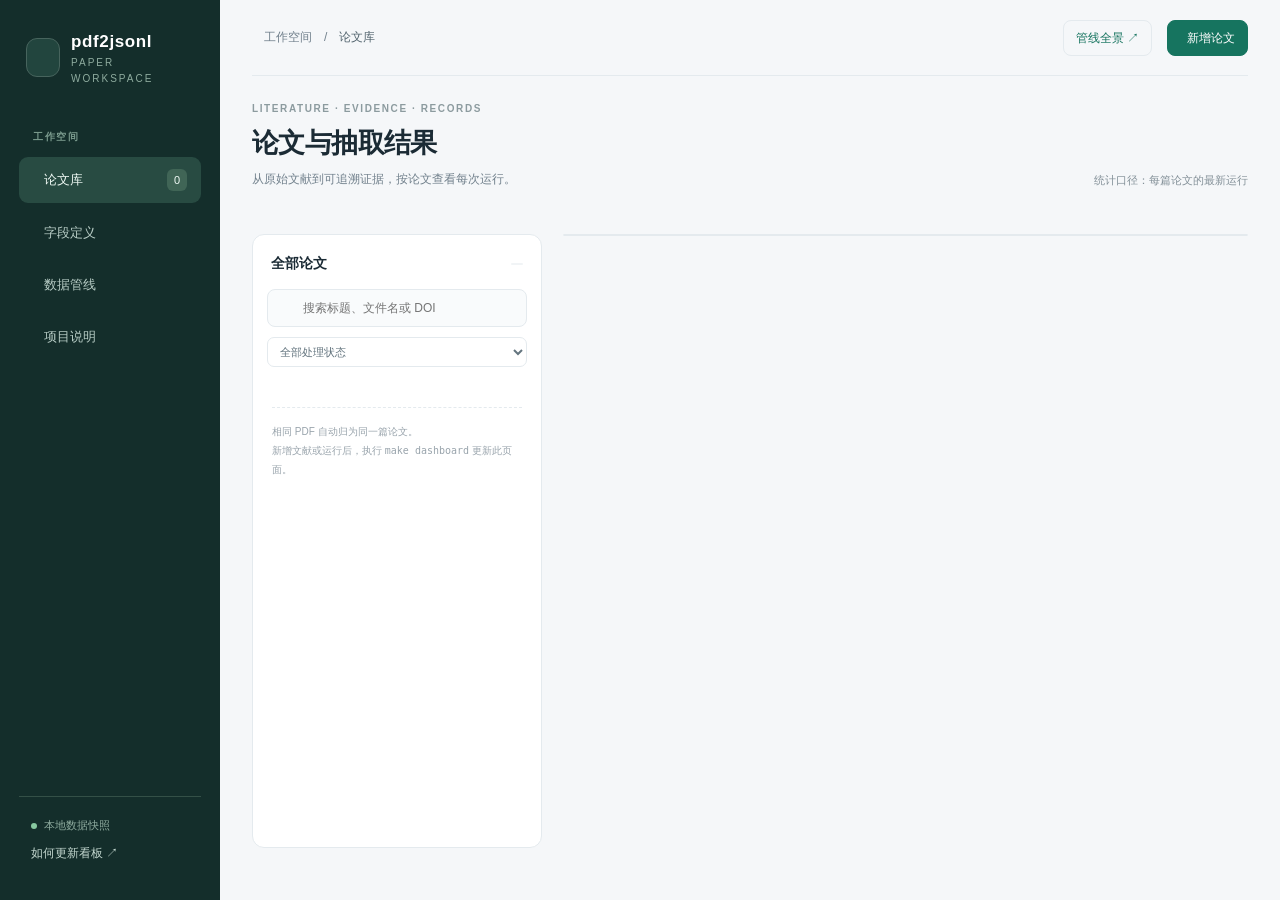
==== site/dashboard.template.html @ 1bde842b "Add merged v2 ingestion, paper dashboard, and breeding-themed docs Add the 3.3.0 contract and merged" ====
<!doctype html>
<html lang="zh-CN">
<head>
<meta charset="utf-8">
<meta name="viewport" content="width=device-width,initial-scale=1">
<base href="__ROOT_HREF__">
<title>论文看板 · pdf2jsonl</title>
<meta name="description" content="按论文查看 PDF、抽取记录、证据、校验问题和运行历史。">
<style>
:root{--bg:#f5f7f9;--surface:#fff;--ink:#1b2b35;--muted:#71808c;--border:#e4eaee;--green:#16745f;--soft:#eaf5f0;--amber:#ad7622;--amber-bg:#fff5e5;--red:#b84c47;--red-bg:#fff0ee;--mono:ui-monospace,SFMono-Regular,Consolas,monospace}
*{box-sizing:border-box}body{margin:0;background:var(--bg);color:var(--ink);font:14px/1.55 -apple-system,BlinkMacSystemFont,"Segoe UI","PingFang SC","Microsoft YaHei",sans-serif}button,input,select{font:inherit}button,a,input,select{ -webkit-tap-highlight-color:transparent}button,a{touch-action:manipulation}button{cursor:pointer}button:focus-visible,a:focus-visible,input:focus-visible,select:focus-visible,summary:focus-visible{outline:3px solid #a5d9c8;outline-offset:3px}button:disabled{opacity:.45;cursor:default}button{color:inherit}a{color:var(--green);text-decoration:none}a:hover{text-decoration:underline}h1,h2,h3,p{margin:0}svg.icon{width:19px;height:19px;fill:none;stroke:currentColor;stroke-width:1.7;stroke-linecap:round;stroke-linejoin:round;flex:none}.mono,code{font-family:var(--mono)}.muted{color:var(--muted)}.small{font-size:12px}.hidden,[hidden]{display:none!important}
.sidebar{position:fixed;inset:0 auto 0 0;width:220px;background:#142e2b;color:#b8cdc6;padding:29px 19px;display:flex;flex-direction:column;z-index:2}.brand{display:flex;align-items:center;gap:11px;margin:0 7px 35px;color:#fff}.brand-mark{width:36px;height:39px;display:grid;place-items:center;border:1px solid #47645d;border-radius:11px;background:#22453e}.brand-mark svg{width:23px;height:23px;color:#b5e2c6}.brand strong{font-size:17px;letter-spacing:.6px}.brand small{display:block;font-size:10px;letter-spacing:2px;color:#8fac9f}.nav-label{font-size:10px;font-weight:650;letter-spacing:1.6px;color:#7a9a8d;padding:8px 14px}.side-link{display:flex;gap:11px;align-items:center;padding:12px 14px;margin:4px 0;border-radius:9px;color:#b8cdc6;font-size:13px}.side-link.active{background:#284b42;color:#f0faf5}.side-link:hover{background:#244239;text-decoration:none}.side-count{margin-left:auto;background:#406556;padding:0 7px;line-height:22px;border-radius:6px;font-size:11px}.side-spacer{flex:1}.side-foot{border-top:1px solid #345047;padding:18px 12px 0;font-size:11px;line-height:1.9;color:#8fac9f}.dot{display:inline-block;width:6px;height:6px;border-radius:50%;background:#87c8a0;margin-right:7px}.side-foot button{border:0;background:none;color:#c3d7cf;padding:6px 0;display:block;font-size:12px}
.shell{margin-left:220px;padding:0 32px 32px;max-width:1960px}.topbar{min-height:76px;display:flex;align-items:center;justify-content:space-between;border-bottom:1px solid var(--border);gap:12px}.crumb{display:flex;align-items:center;gap:12px;color:var(--muted);font-size:12px}.crumb b{color:#51636d;font-weight:550}.top-actions{display:flex;gap:15px;align-items:center}.build-time{font-size:11px;color:#8a979f}.btn{border:1px solid var(--border);border-radius:8px;background:#fff;padding:8px 12px;display:inline-flex;align-items:center;justify-content:center;gap:7px;font-size:12px;white-space:nowrap;line-height:1.5}.btn:hover{background:#f8faf9;text-decoration:none}.btn.primary{background:var(--green);color:#fff;border-color:var(--green)}.btn.primary:hover{background:#115e4d}.btn.ghost{background:transparent}.hero{display:flex;align-items:end;justify-content:space-between;gap:18px;padding:25px 0 22px}.eyebrow{font-size:10px;letter-spacing:1.6px;color:#8c9b9f;font-weight:700;margin-bottom:6px}.hero h1{font-size:27px;letter-spacing:-.6px;font-weight:680}.hero p{font-size:12px;color:var(--muted);margin-top:6px}.hero-meta{color:#839098;font-size:11px;white-space:nowrap}.stats{display:grid;grid-template-columns:repeat(4,minmax(0,1fr));gap:15px;margin-bottom:23px}.stat{background:var(--surface);border:1px solid var(--border);border-radius:12px;padding:17px 19px;display:flex;justify-content:space-between;gap:10px}.stat-label{font-size:12px;color:#74838e}.stat-value{font-size:30px;line-height:1.25;font-weight:650;letter-spacing:-.9px;margin:5px 0 3px;font-variant-numeric:tabular-nums}.stat-note{font-size:10px;color:#94a0a9}.stat-icon{width:33px;height:33px;border-radius:10px;background:#f0f5f2;color:#559481;display:grid;place-items:center}.stat.warn .stat-icon{background:#fff5e7;color:#b88839}.workspace{display:grid;grid-template-columns:290px minmax(0,1fr);gap:21px;align-items:start}.panel{border:1px solid var(--border);background:var(--surface);border-radius:12px;min-width:0}.library{padding:18px 14px;min-height:614px}.library-heading{display:flex;align-items:center;justify-content:space-between;margin:0 4px 14px}.library h2{font-size:14px;font-weight:650}.count-badge{font-size:11px;color:#7e8d96;background:#f1f4f6;border-radius:5px;padding:1px 6px}.searchbox{position:relative;margin-bottom:10px}.searchbox svg{position:absolute;left:11px;top:11px;color:#93a0aa;width:16px;height:16px}.searchbox input{border:1px solid var(--border);border-radius:8px;width:100%;padding:9px 10px 9px 35px;background:#f9fbfc;font-size:12px;min-width:0}.filter-select{border:1px solid var(--border);border-radius:7px;padding:7px 8px;background:#fff;color:#64757f;font-size:11px;max-width:100%}.library .filter-select{width:100%;margin-bottom:18px}.paper-list{display:flex;flex-direction:column;gap:9px;max-height:610px;overflow:auto}.paper-card{border:1px solid transparent;border-radius:9px;text-align:left;padding:13px 12px;background:transparent;width:100%;display:block}.paper-card:hover{background:#f7faf8}.paper-card.selected{background:#eef6f2;border-color:#bcdccd}.paper-card-top{display:flex;gap:8px;align-items:center;margin-bottom:8px}.paper-icon{width:28px;height:32px;background:#fff;border:1px solid #d8e6de;border-radius:5px;display:grid;place-items:center;color:#6b9d85}.paper-title{font-size:12px;font-weight:620;line-height:1.6;display:-webkit-box;-webkit-line-clamp:3;-webkit-box-orient:vertical;overflow:hidden}.paper-meta{font-size:10px;color:#89998f;margin-top:9px;display:flex;justify-content:space-between;gap:6px}.paper-card .status{margin-top:10px}.library-note{margin:22px 5px 1px;padding-top:14px;border-top:1px dashed var(--border);font-size:10px;line-height:1.9;color:#99a4ac}.status{display:inline-flex;align-items:center;gap:5px;background:var(--soft);color:var(--green);font-size:10px;padding:3px 8px;border-radius:5px;white-space:nowrap;font-weight:550}.status:before{content:"";width:4px;height:4px;border-radius:50%;background:currentColor}.status.warn{background:var(--amber-bg);color:var(--amber)}.status.error{background:var(--red-bg);color:var(--red)}.status.neutral{background:#f0f3f5;color:#87939d}.tag{display:inline-block;border:1px solid #e2e8ea;border-radius:4px;background:#f7f9fa;color:#778690;padding:1px 6px;font-size:10px;line-height:1.7;white-space:nowrap}.tag.synthetic{background:#fdf6e8;border-color:#f3e6c7;color:#a38039}.tag.function{background:#f1f6fb;color:#587596;border:0;margin:2px 4px 2px 0}.detail{overflow:hidden}.detail-header{padding:21px 24px 18px}.paper-kicker{display:flex;align-items:center;gap:7px;margin-bottom:10px;flex-wrap:wrap}.detail h2{font-size:20px;line-height:1.45;font-weight:650;letter-spacing:-.4px;max-width:880px;overflow-wrap:anywhere}.meta-row{font-size:11px;color:#82909a;display:flex;align-items:center;flex-wrap:wrap;gap:6px 14px;margin-top:10px}.detail-actions{display:flex;flex-wrap:wrap;align-items:center;justify-content:space-between;gap:12px;margin-top:17px}.action-group{display:flex;gap:7px;flex-wrap:wrap}.run-label{display:flex;align-items:center;gap:6px;font-size:10px;color:#7d8e97;min-width:0}.run-label select{max-width:220px;min-width:0;font-size:10px;padding:7px 8px;border:1px solid var(--border);border-radius:6px;background:#fff;color:#4f626d}.pipeline{display:flex;align-items:center;padding:13px 24px;background:#f7faf8;border-top:1px solid #eef2ef;border-bottom:1px solid #eef2ef;gap:9px;overflow:auto}.pipeline-step{font-size:11px;display:flex;align-items:center;gap:6px;white-space:nowrap;color:#7d8d88}.pipeline-step .step-dot{border-radius:50%;height:16px;width:16px;background:#d7ece0;color:#37815c;display:grid;place-items:center;font-size:9px}.pipeline-step.off .step-dot{background:#e9eeeb;color:#a0afa8}.pipeline-line{height:1px;background:#d7e4dd;flex:1;min-width:9px}.tabs{display:flex;gap:22px;padding:0 24px;border-bottom:1px solid var(--border);overflow:auto}.tab{border:0;border-bottom:2px solid transparent;background:none;padding:14px 0 11px;color:#84909a;font-size:12px;white-space:nowrap}.tab.active{border-bottom-color:var(--green);color:var(--green);font-weight:600}.tab-count{font-size:9px;background:#eef2f4;color:#82919a;border-radius:4px;padding:0 4px;margin-left:5px}.tab.active .tab-count{background:#e5f2eb;color:var(--green)}.tab-content{padding:18px 24px 23px;min-height:334px}.record-toolbar{display:flex;align-items:center;justify-content:space-between;gap:10px;margin-bottom:15px;flex-wrap:wrap}.toolbar-left{display:flex;gap:7px;align-items:center;flex-wrap:wrap}.inline-search{font-size:11px;padding:7px 9px;border:1px solid var(--border);border-radius:6px;width:160px;min-width:0}.record-note{font-size:10px;color:#99a3ab}.table-wrap{overflow:auto;width:100%}table{border-collapse:collapse;width:100%;font-size:11px}th{text-align:left;color:#96a1aa;font-size:10px;font-weight:500;border-bottom:1px solid var(--border);padding:10px 9px;background:#fafbfc;white-space:nowrap}td{padding:12px 9px;border-bottom:1px solid #eff2f4;vertical-align:top}tbody tr:last-child td{border-bottom:0}.record-summary{border:0;background:none;text-align:left;padding:0;color:#405761;font-size:11px;font-weight:550;line-height:1.6;display:-webkit-box;-webkit-line-clamp:2;-webkit-box-orient:vertical;overflow:hidden;max-width:410px}.record-summary:hover{color:var(--green);text-decoration:underline}.kind{color:#738493;font-size:10px;white-space:nowrap}.kind-dot{display:inline-block;width:5px;height:5px;border-radius:2px;background:#85a7b8;margin-right:6px}.page-link{border:0;background:#f3f6f7;color:#6a808d;border-radius:4px;padding:2px 6px;font-size:10px;white-space:nowrap}.row-id{font:9px var(--mono);color:#a2adb4;margin-top:4px}.table-status{font-size:9px;padding:2px 5px}.pagination{display:flex;justify-content:space-between;gap:10px;align-items:center;margin-top:14px;color:#98a3aa;font-size:10px}.pagination .btn{padding:4px 9px;font-size:10px}.empty{padding:42px 18px;text-align:center;color:#98a4ad}.empty svg{width:30px;height:30px;color:#a4bab0;margin-bottom:13px}.empty h3{font-size:14px;font-weight:550;color:#637983;margin-bottom:7px}.empty p{font-size:11px;line-height:1.9;max-width:420px;margin:auto}.issue-banner{border:1px solid #f1e5cc;background:#fffcf5;border-radius:8px;padding:12px 14px;font-size:11px;color:#977845;margin-bottom:12px}.issue-section{margin-bottom:21px}.section-heading{font-size:12px;font-weight:600;display:flex;align-items:center;justify-content:space-between;margin-bottom:10px}.issue-card{border:1px solid var(--border);border-left:3px solid #deb775;border-radius:7px;padding:11px 13px;margin-bottom:8px;font-size:11px}.issue-card.error{border-left-color:#d68681}.issue-code{font:10px var(--mono);color:#ac7c39;margin-bottom:5px}.issue-card p{color:#657782;line-height:1.8}.issue-card .btn{margin-top:7px;padding:4px 8px;font-size:10px}.source-toolbar{display:flex;align-items:center;justify-content:space-between;gap:10px;margin-bottom:12px;flex-wrap:wrap}.source-tools{display:flex;gap:6px;align-items:center}.source-text{white-space:pre-wrap;word-break:break-word;background:#fbfcfd;border:1px solid var(--border);border-radius:8px;padding:25px;max-height:580px;overflow:auto;font:13px/1.85 Georgia,"Times New Roman",serif;color:#4b5c66}.source-text mark{background:#fff0ba;border-radius:2px;color:inherit;padding:2px 0}.pdf-frame{width:100%;height:580px;border:1px solid var(--border);border-radius:8px;background:#f8fafb}.history-card{border:1px solid var(--border);border-radius:8px;padding:14px;margin-bottom:10px;display:flex;gap:14px;align-items:center;justify-content:space-between}.history-card.selected{border-color:#b7d8c8;background:#f5faf7}.history-title{font-size:12px;font-weight:600;margin-bottom:4px}.history-meta{font-size:10px;color:#8c9aa3;margin-top:4px;overflow-wrap:anywhere}.history-metrics{display:flex;gap:13px;color:#82938d;font-size:11px;margin-top:8px}.history-card .btn{padding:6px 9px;font-size:10px}.export-summary{display:grid;grid-template-columns:repeat(3,1fr);gap:9px;margin-bottom:18px}.export-stat{background:#f6f9f7;border-radius:8px;padding:13px}.export-stat b{display:block;font-size:22px;font-weight:600;color:#386e59}.export-stat span{font-size:10px;color:#8b9d93}.exports{display:grid;grid-template-columns:repeat(2,minmax(0,1fr));gap:9px}.export-card{border:1px solid var(--border);padding:12px;border-radius:8px;display:flex;justify-content:space-between;align-items:center;gap:9px}.export-card strong{font-size:11px;font-weight:550}.export-card small{display:block;font-size:9px;color:#94a0a9;margin-top:3px}.export-card button{padding:6px;font-size:10px}.group-label{font-size:11px;font-weight:600;color:#7e9287;margin:19px 0 9px}.table-exports{display:flex;flex-wrap:wrap;gap:7px}.scan-notes{margin-bottom:15px;font-size:11px;padding:12px 16px;background:#fff7e9;border:1px solid #f0e3c8;border-radius:8px;color:#927143}.scan-notes summary{cursor:pointer}.scan-notes li{margin:5px 0;overflow-wrap:anywhere}
dialog{border:1px solid #dce5e8;border-radius:15px;padding:0;max-width:min(930px,94vw);width:900px;max-height:88vh;color:var(--ink);box-shadow:0 24px 100px #13392d29}dialog::backdrop{background:#112b275c;backdrop-filter:blur(2px)}.dialog-header{display:flex;justify-content:space-between;align-items:start;padding:21px 25px;border-bottom:1px solid var(--border);gap:20px;background:#fff;position:sticky;top:0;z-index:1}.dialog-header h2{font-size:17px;font-weight:650}.dialog-header p{font-size:10px;color:#96a3ac;margin-top:4px;overflow-wrap:anywhere}.dialog-close{border:0;background:#f2f5f6;border-radius:7px;height:29px;width:29px;flex:none;font-size:18px;color:#7c8d95}.dialog-body{padding:20px 25px 25px}.quote-card{padding:15px 18px;background:#f0f7f3;border-radius:9px;margin-bottom:18px}.quote-card .quote-label{font-size:10px;color:#6f9583;margin-bottom:8px}.quote-card blockquote{margin:0;font:13px/1.85 Georgia,serif;color:#496d59;white-space:pre-wrap}.quote-card button{margin-top:11px;font-size:10px;padding:5px 8px}.field-controls{display:flex;justify-content:space-between;align-items:center;margin-bottom:10px;font-size:11px;color:#83958d}.field-table th:nth-child(1){width:28%}.field-table th:nth-child(2){width:31%}.field-table td{overflow-wrap:anywhere}.field-table .field-path{font:10px var(--mono);color:#58778a}.field-table .value{white-space:pre-wrap;font-size:11px;color:#425761;max-width:310px}.raw-json{background:#f6f8fa;padding:15px;border:1px solid var(--border);border-radius:8px;overflow:auto;max-height:360px;font:10px/1.7 var(--mono)}.json-details{font-size:11px;color:#778c96;margin-top:17px}.json-details summary{cursor:pointer}.guide-step{display:flex;align-items:start;gap:13px;margin:0 0 22px}.guide-number{height:23px;width:23px;display:grid;place-items:center;flex:none;background:var(--soft);border-radius:7px;font-size:11px;color:var(--green)}.guide-step h3{font-size:13px;margin:0 0 4px}.guide-step p{font-size:12px;color:#88969e;line-height:1.9}.command{display:flex;align-items:center;gap:10px;justify-content:space-between;background:#f3f6f5;border-radius:7px;padding:10px 12px;margin:9px 0;font:11px/1.7 var(--mono);overflow-wrap:anywhere}.command button{flex:none}.toast{position:fixed;bottom:28px;left:50%;transform:translateX(-50%);background:#214b3e;color:#fff;padding:11px 19px;border-radius:9px;font-size:12px;box-shadow:0 5px 25px #203c3029;z-index:20;opacity:0;pointer-events:none;transition:opacity .15s}.toast.show{opacity:1}
@media(min-width:1650px){.workspace{grid-template-columns:330px minmax(0,1fr)}.record-summary{max-width:650px}.shell{padding-inline:40px}}@media(max-width:1150px){.sidebar{width:188px;padding-inline:12px}.shell{margin-left:188px;padding-inline:21px}.workspace{grid-template-columns:250px minmax(0,1fr);gap:15px}.detail-header,.tab-content{padding-inline:18px}.tabs{padding-inline:18px;gap:17px}.build-time{display:none}.hero h1{font-size:24px}.stats{gap:9px}.stat{padding:14px}.stat-note{font-size:9px}.run-label{flex-wrap:wrap}.exports{grid-template-columns:1fr}}@media(max-width:900px){.sidebar{display:none}.shell{margin-left:0;padding-inline:18px}.workspace{grid-template-columns:1fr}.library{min-height:0}.paper-list{max-height:200px}.library-note{display:none}.hero-meta{display:none}.topbar{min-height:61px}.detail h2{font-size:19px}.library{padding:14px}.library .filter-select{margin-bottom:10px}}@media(max-width:520px){.shell{padding-inline:10px}.stats{grid-template-columns:repeat(2,minmax(0,1fr))}.hero h1{font-size:23px}.hero{padding-top:20px}.top-actions .btn.ghost{display:none}.top-actions{gap:6px}.crumb{gap:7px}.detail-header,.tab-content{padding-inline:13px}.tabs{padding-inline:13px;gap:17px}.pipeline{padding-inline:13px;gap:6px}.pipeline-step{font-size:10px}.detail-actions{align-items:start}.run-label select{max-width:210px}.source-text{padding:15px;font-size:12px}.export-summary{gap:6px}.export-stat{padding:10px}.history-card{align-items:start}.dialog-header,.dialog-body{padding-inline:16px}.field-table .field-path{font-size:9px}}
</style>
</head>
<body>
<aside class="sidebar">
  <div class="brand"><div class="brand-mark" data-icon="layers"></div><div><strong>pdf2jsonl</strong><small>PAPER WORKSPACE</small></div></div>
  <div class="nav-label">工作空间</div>
  <a href="dashboard.html" class="side-link active" aria-current="page"><span data-icon="library"></span>论文库<span class="side-count" id="side-count">0</span></a>
  <a href="FIELD_DEFINITIONS.md" class="side-link"><span data-icon="table"></span>字段定义</a>
  <a href="docs/diagrams/pipeline.html" class="side-link"><span data-icon="flow"></span>数据管线</a>
  <a href="README.md" class="side-link"><span data-icon="book"></span>项目说明</a>
  <div class="side-spacer"></div>
  <div class="side-foot"><div><span class="dot"></span>本地数据快照</div><div id="side-version"></div><button type="button" id="refresh-guide">如何更新看板 ↗</button></div>
</aside>
<main class="shell">
  <header class="topbar"><div class="crumb"><span data-icon="home"></span><span>工作空间</span><span>/</span><b>论文库</b></div><div class="top-actions"><span class="build-time" id="build-time"></span><a class="btn ghost" href="docs/diagrams/pipeline.svg">管线全景 ↗</a><button class="btn primary" type="button" id="add-paper"><span data-icon="plus"></span>新增论文</button></div></header>
  <div class="hero"><div><div class="eyebrow">LITERATURE · EVIDENCE · RECORDS</div><h1>论文与抽取结果</h1><p>从原始文献到可追溯证据，按论文查看每次运行。</p></div><div class="hero-meta">统计口径：每篇论文的最新运行</div></div>
  <section class="stats" id="stats" aria-label="论文处理概览"></section>
  <details id="scan-notes" class="scan-notes" hidden><summary></summary><ul></ul></details>
  <div class="workspace">
    <section class="panel library" aria-label="论文列表"><div class="library-heading"><h2>全部论文</h2><span class="count-badge" id="list-count"></span></div><div class="searchbox"><span data-icon="search"></span><input id="paper-search" type="search" placeholder="搜索标题、文件名或 DOI" aria-label="搜索论文"></div><select class="filter-select" id="status-filter" aria-label="按处理状态筛选"><option value="all">全部处理状态</option><option value="processed">已完成处理</option><option value="review">有复核事项</option><option value="unprocessed">尚未处理</option><option value="prepared">待模型抽取 / 完成</option><option value="problem">输出异常</option></select><div class="paper-list" id="paper-list"></div><div class="library-note">相同 PDF 自动归为同一篇论文。<br>新增文献或运行后，执行 <code>make dashboard</code> 更新此页面。</div></section>
    <section class="panel detail" id="detail" aria-label="论文详情"></section>
  </div>
</main>
<dialog id="record-dialog" aria-labelledby="record-dialog-title"></dialog>
<dialog id="guide-dialog" aria-labelledby="guide-title"><div class="dialog-header"><div><h2 id="guide-title">添加论文与更新看板</h2><p>PDF、运行结果和论文历史会在生成看板时自动汇总。</p></div><button class="dialog-close" type="button" data-close="guide-dialog" aria-label="关闭">×</button></div><div class="dialog-body"><div class="guide-step"><span class="guide-number">1</span><div><h3>将 PDF 放入仓库</h3><p>建议放在 <code>papers/</code>。尚未抽取的文献也会出现在论文列表中。</p></div></div><div class="guide-step"><span class="guide-number">2</span><div><h3>运行抽取流程</h3><p>使用 pdf2jsonl 处理论文，将结果保存在仓库内。默认 agent 模式需要模型填写候选，再执行 finalize。</p><div class="command"><span>skills/pdf2jsonl/scripts/pdf2jsonl papers/paper.pdf --out-dir out/paper --bundle</span><button class="btn" type="button" data-copy="skills/pdf2jsonl/scripts/pdf2jsonl papers/paper.pdf --out-dir out/paper --bundle">复制</button></div></div></div><div class="guide-step"><span class="guide-number">3</span><div><h3>重新生成，然后刷新页面</h3><div class="command"><span>make dashboard</span><button class="btn" type="button" data-copy="make dashboard">复制</button></div><p>看板展示生成时的数据快照，不会自行启动模型或修改论文数据。</p></div></div></div></dialog>
<div class="toast" id="toast" role="status" aria-live="polite"></div>
<script id="dashboard-data" type="application/json">/*__DASHBOARD_DATA__*/null</script>
<script>
'use strict';
const DATA=JSON.parse(document.getElementById('dashboard-data').textContent);
const ICONS={library:'M4 4h4v16H4z M10 4h4v16h-4z M17 3l4 1-3 16-4-1z',layers:'M12 3l9 5-9 5-9-5z M3 12l9 5 9-5 M3 16l9 5 9-5',table:'M3 5h18v15H3z M3 10h18 M9 5v15',flow:'M9 3h6v5H9z M3 16h6v5H3z M15 16h6v5h-6z M12 8v4 M6 16v-4h12v4',book:'M4 3h13a2 2 0 012 2v16H6a2 2 0 01-2-2z M4 17h15 M8 7h7 M8 11h7',home:'M3 10l9-7 9 7 M5 9v12h14V9 M9 21v-7h6v7',plus:'M12 5v14 M5 12h14',search:'M20 20l-5-5 M17 10a7 7 0 11-14 0 7 7 0 0114 0',file:'M5 3h9l5 5v13H5z M14 3v6h5 M8 13h8 M8 17h6',check:'M5 12l4 4L19 6',warning:'M12 3L2 21h20z M12 9v5 M12 17v1',download:'M12 3v12 M7 10l5 5 5-5 M4 16v5h16v-5',clock:'M12 8v5l3 2 M21 12a9 9 0 11-18 0 9 9 0 0118 0',arrow:'M5 12h14 M14 7l5 5-5 5'};
function el(tag,cls,text){const n=document.createElement(tag);if(cls)n.className=cls;if(text!==undefined)n.textContent=String(text);if(tag==='button')n.type='button';return n}
function icon(name){const s=document.createElementNS('http://www.w3.org/2000/svg','svg');s.setAttribute('class','icon');s.setAttribute('viewBox','0 0 24 24');s.setAttribute('aria-hidden','true');const p=document.createElementNS(s.namespaceURI,'path');p.setAttribute('d',ICONS[name]||ICONS.file);s.append(p);return s}
function button(text,fn,cls='btn'){const b=el('button',cls,text);b.addEventListener('click',fn);return b}
function anchor(text,url,cls='btn'){const a=el('a',cls,text);a.href=url;a.target='_blank';a.rel='noopener';return a}
function status(text,tone=''){return el('span','status '+tone,text)}
function clear(n){n.replaceChildren()}
function date(value,short=false){if(!value)return '时间未记录';const d=new Date(value);return Number.isNaN(+d)?value:d.toLocaleString('zh-CN',short?{month:'2-digit',day:'2-digit',hour:'2-digit',minute:'2-digit',hour12:false}:{year:'numeric',month:'2-digit',day:'2-digit',hour:'2-digit',minute:'2-digit',hour12:false})}
function toast(text){const n=document.getElementById('toast');n.textContent=text;n.classList.add('show');clearTimeout(toast.timer);toast.timer=setTimeout(()=>n.classList.remove('show'),2200)}
async function copy(text){try{await navigator.clipboard.writeText(text);toast('已复制')}catch{const n=el('textarea','',text);document.body.append(n);n.select();const ok=document.execCommand('copy');n.remove();toast(ok?'已复制':'请手动复制文本')}}
function download(name,value,type='application/json'){const body=typeof value==='string'?value:JSON.stringify(value,null,2)+'\n';const url=URL.createObjectURL(new Blob([body],{type:type+';charset=utf-8'}));const a=el('a');a.href=url;a.download=name;document.body.append(a);a.click();a.remove();setTimeout(()=>URL.revokeObjectURL(url),1000)}
function jsonl(rows){return rows.map(r=>JSON.stringify(r)).join('\n')+(rows.length?'\n':'')}
function csv(rows){const cols=[...new Set(rows.flatMap(r=>Object.keys(r)))];if(!cols.length)return 'record_id\r\n';const cell=x=>{const v=x==null?'':typeof x==='object'?JSON.stringify(x):String(x);return '"'+v.replaceAll('"','""')+'"'};return '\uFEFF'+[cols,...rows.map(r=>cols.map(c=>r[c]))].map(row=>row.map(cell).join(',')).join('\r\n')+'\r\n'}
const KINDS={claim:'结论',observation:'论文观测',method:'方法',analysis_result:'分析结果',phenotype_observation:'表型观测',environment_observation:'环境观测',genotype_observation:'基因型观测',asset_manifest:'资产记录',tool_spec:'工具规范'};
const STATUS={complete:['已完成',''],review:['已完成 · 待复核','warn'],problem:['输出异常','error'],prepared:['等待抽取 / 完成','neutral'],unprocessed:['待处理','neutral']};
let state={paper:DATA.papers[0]?.id||'',run:'',tab:'records',recordPage:1,kind:'all',review:'all',recordQuery:'',sourcePage:1,quote:'',sourceMode:'text'};
const params=new URLSearchParams(location.hash.slice(1));if(DATA.papers.some(p=>p.id===params.get('paper')))state.paper=params.get('paper');
function paper(){return DATA.papers.find(p=>p.id===state.paper)}
function run(){const p=paper();return p?.runs.find(r=>r.id===state.run)||p?.runs[0]}
function updateHash(){const q=new URLSearchParams();if(state.paper)q.set('paper',state.paper);try{history.replaceState(null,'','#'+q.toString())}catch{}}
function setPaper(id){state={...state,paper:id,run:'',tab:'records',recordPage:1,kind:'all',review:'all',recordQuery:'',sourcePage:1,quote:'',sourceMode:'text'};updateHash();renderList();renderDetail()}
function chooseRun(id){state.run=id;state.recordPage=1;state.kind='all';state.review='all';state.recordQuery='';renderDetail()}
function empty(title,message){const n=el('div','empty');n.append(icon('file'),el('h3','',title),el('p','',message));return n}
function showGuide(){document.getElementById('guide-dialog').showModal()}
function renderStats(){const container=document.getElementById('stats');clear(container);const s=DATA.summary;for(const [name,value,note,glyph,warn]of [['论文总数',s.papers,`${s.runs} 次运行，按 PDF 内容归档`,'library',false],['已处理论文',s.processed,'可查看原文、记录和运行报告','check',false],['有效记录',s.records,'按最新运行汇总，包含资产记录','table',false],['待复核记录',s.pending,'原文与校验问题保留供核对','warning',true]]){const n=el('div','stat'+(warn?' warn':''));const text=el('div');text.append(el('div','stat-label',name),el('div','stat-value',value),el('div','stat-note',note));const image=el('div','stat-icon');image.append(icon(glyph));n.append(text,image);container.append(n)}}
function filteredPapers(){const q=document.getElementById('paper-search').value.trim().toLowerCase();const f=document.getElementById('status-filter').value;return DATA.papers.filter(p=>(!q||[p.title,p.filename,p.doi,p.crop,...p.pdf_paths].join(' ').toLowerCase().includes(q))&&(f==='all'||f==='processed'&&p.runs.length||f===p.status))}
function renderList(){const list=document.getElementById('paper-list');clear(list);const visible=filteredPapers();document.getElementById('list-count').textContent=visible.length;for(const p of visible){const b=button('',()=>setPaper(p.id),'paper-card'+(p.id===state.paper?' selected':''));b.setAttribute('aria-pressed',String(p.id===state.paper));const top=el('div','paper-card-top');const ic=el('span','paper-icon');ic.append(icon('file'));top.append(ic,el('span','tag','PDF'));if(p.synthetic)top.append(el('span','tag synthetic','合成示例'));b.append(top,el('div','paper-title',p.title));const meta=el('div','paper-meta');meta.append(el('span','',`${p.year||'年份未记录'} · ${p.page_count||'—'} 页`),el('span','',`${p.runs.length} 次运行`));b.append(meta,status(...STATUS[p.status]));list.append(b)}if(!visible.length)list.append(empty('没有匹配的论文','调整关键词或处理状态筛选。'));return visible}
function filterPapers(){const visible=filteredPapers();if(!visible.some(p=>p.id===state.paper)){setPaper(visible[0]?.id||'')}else{renderList();renderDetail()}}
function renderDetail(){const host=document.getElementById('detail');clear(host);const p=paper();if(!p){host.append(empty(DATA.papers.length?'未找到匹配论文':'还没有论文','将 PDF 放入仓库，运行 make dashboard 后即可在这里查看。'));return}const r=run();const header=el('div','detail-header');const kicker=el('div','paper-kicker');kicker.append(el('span','tag','PDF 文献'));if(p.synthetic)kicker.append(el('span','tag synthetic','合成测试样本'));const selectedStatus=r?(!r.integrity_ok?'problem':r.counts.rejected||r.counts.pending||r.counts.audit_flags?'review':'complete'):p.status;kicker.append(status(...STATUS[selectedStatus]));header.append(kicker,el('h2','',p.title));const meta=el('div','meta-row');for(const value of [`${p.page_count||'—'} 页`,p.year?`${p.year} 年`:null,p.crop?`作物 · ${p.crop}`:null,p.doi?`DOI · ${p.doi}`:null])if(value)meta.append(el('span','',value));header.append(meta);const actions=el('div','detail-actions');const left=el('div','action-group');if(p.pdf_url){const a=anchor('查看 PDF ↗',p.pdf_url);left.append(a)}else left.append(el('span','muted small','原 PDF 未收录'));if(r)left.append(button('下载 JSONL',()=>download(`${p.filename.replace(/\.pdf$/i,'')}.jsonl`,r.raw_outputs?.records??jsonl(r.records),'application/x-ndjson'),'btn primary'));actions.append(left);if(p.runs.length){const label=el('label','run-label','运行记录');const sel=el('select');sel.id='run-select';sel.setAttribute('aria-label','选择运行记录');for(const x of p.runs){const op=el('option','',`${date(x.created_at,true)} · ${x.name}`);op.value=x.id;sel.append(op)}sel.value=r.id;sel.addEventListener('change',()=>chooseRun(sel.value));label.append(sel);actions.append(label)}header.append(actions);host.append(header);renderPipeline(host,p,r);const tabs=el('div','tabs');tabs.setAttribute('role','tablist');const issueCount=r?r.errors.length+r.warnings.length+r.counts.audit_flags+r.notes.length:0;for(const [key,label,count]of [['records','抽取记录',r?.records.length],['source','原文与证据',p.page_count],['issues','校验与审计',issueCount],['history','运行历史',p.runs.length],['exports','导出文件',null]]){const b=button(label,()=>{state.tab=key;renderDetail()},'tab'+(state.tab===key?' active':''));b.setAttribute('role','tab');b.setAttribute('aria-selected',String(state.tab===key));b.dataset.tab=key;if(count!=null)b.append(el('span','tab-count',count));tabs.append(b)}host.append(tabs);const body=el('div','tab-content');body.id='tab-content';body.setAttribute('role','tabpanel');host.append(body);if(state.tab==='source')renderSource(body,p,r);else if(state.tab==='history')renderHistory(body,p,r);else if(!r)body.append(empty(p.tasks.length?'抽取任务已准备':'尚未运行抽取',p.tasks.length?'任务正在等待模型候选或 finalize。完成后重新生成看板即可查看结果。':'这篇 PDF 已被收录，运行 pdf2jsonl 后即可查看抽取记录。'));else if(state.tab==='records')renderRecords(body,r);else if(state.tab==='issues')renderIssues(body,r);else renderExports(body,p,r)}
function renderPipeline(host,p,r){const n=el('div','pipeline');const values=[['文档收录',!!p.pdf_url],['文本解析',!!r||!!p.tasks.length],['候选抽取',!!r||p.tasks.some(t=>t.has_candidates)],['记录校验',!!r&&!!r.validation.report_format],['结果输出',!!r&&!!r.urls.records]];values.forEach(([label,done],i)=>{if(i)n.append(el('span','pipeline-line'));const item=el('span','pipeline-step'+(done?'':' off'));item.append(el('span','step-dot',done?'✓':i+1),el('span','',label));n.append(item)});host.append(n)}
function summary(record){const c=record.common||{},a=record.agent||{},s=record.skills||{};if(a.finding_text||a.result_interpretation||a.breeding_relevance)return a.finding_text||a.result_interpretation||a.breeding_relevance;if(c.record_kind==='asset_manifest')return `PDF 资产 · ${c.asset_format||'文件'} · ${c.asset_size_bytes||0} bytes`;if(s.software_name)return `${s.software_name}${s.software_version?' '+s.software_version:''}${s.method_name?' · '+s.method_name:''}`;if(c.measurement_value!==undefined)return `${(c.germplasm_names||[]).join(' / ')} ${c.environment_code||''} · ${c.measurement_name||'观测值'} ${c.measurement_value} ${c.measurement_unit||''}`;if(a.lod_score!==undefined)return `${(c.qtl_names||[]).join(' / ')} · LOD ${a.lod_score}`;if(a.pve_percent!==undefined)return `${(c.qtl_names||[]).join(' / ')} · 表型变异解释率 ${a.pve_percent}%`;if(a.effect_estimate!==undefined)return `${(c.qtl_names||[]).join(' / ')} · 效应 ${a.effect_estimate} ${a.effect_unit||''}`;if(c.original_value)return `${(c.trait_names||[]).join(' / ')||'观测值'} · ${c.original_value} ${c.original_unit||''}`;return s.method_name||c.trait_measurement_protocol||c.source_quote||c.record_id||'查看记录'}
function selectControl(label,values,current,onChange){const s=el('select','filter-select');s.setAttribute('aria-label',label);for(const[value,name]of values){const o=el('option','',name);o.value=value;s.append(o)}s.value=current;s.addEventListener('change',()=>onChange(s.value));return s}
function renderRecords(body,r){clear(body);const toolbar=el('div','record-toolbar');const left=el('div','toolbar-left');left.append(selectControl('记录类型',[['all','全部记录类型'],...Object.entries(r.counts.by_kind).map(([k,v])=>[k,`${KINDS[k]||k} (${v})`])],state.kind,v=>{state.kind=v;state.recordPage=1;renderRecords(body,r)}),selectControl('复核状态',[['all','全部复核状态'],['auto_validated','自动校验通过'],['pending_review','待人工复核'],['expert_approved','专家通过']],state.review,v=>{state.review=v;state.recordPage=1;renderRecords(body,r)}));const search=el('input','inline-search');search.type='search';search.placeholder='搜索记录内容';search.setAttribute('aria-label','搜索记录内容');search.value=state.recordQuery;search.addEventListener('input',()=>{state.recordQuery=search.value;state.recordPage=1;renderRecordTable(tableArea,r)});left.append(search);toolbar.append(left,el('span','record-note','点击记录，查看字段含义与证据'));body.append(toolbar);const tableArea=el('div');body.append(tableArea);renderRecordTable(tableArea,r)}
function renderRecordTable(host,r){clear(host);const q=state.recordQuery.trim().toLowerCase();const rows=r.records.filter(x=>(state.kind==='all'||x.common?.record_kind===state.kind)&&(state.review==='all'||x.common?.review_status===state.review)&&(!q||JSON.stringify(x).toLowerCase().includes(q)));if(!rows.length){host.append(empty('没有匹配的记录','尝试切换记录类型、复核状态或搜索词。'));return}const size=7,total=Math.ceil(rows.length/size);state.recordPage=Math.min(state.recordPage,total);const table=el('table');const thead=el('thead');const tr=el('tr');for(const label of ['类型','抽取内容','来源','复核状态'])tr.append(el('th','',label));thead.append(tr);table.append(thead);const tbody=el('tbody');for(const record of rows.slice((state.recordPage-1)*size,state.recordPage*size)){const c=record.common||{};const row=el('tr');row.dataset.recordId=c.record_id;const kind=el('td','kind');kind.append(el('span','kind-dot'),document.createTextNode(KINDS[c.record_kind]||c.record_kind||'未知'));const text=el('td');text.append(button(summary(record),()=>openRecord(record),'record-summary'),el('div','row-id',(c.record_id||'').slice(0,20)+'…'));const source=el('td');if(c.source_page)source.append(button(`P. ${c.source_page}`,()=>showEvidence(record),'page-link'));else source.append(el('span','muted','—'));const review=el('td');review.append(status(c.review_status==='pending_review'?'待复核':c.review_status==='auto_validated'?'校验通过':c.review_status||'未标记',c.review_status==='pending_review'?'warn':''));review.firstChild.classList.add('table-status');row.append(kind,text,source,review);tbody.append(row)}table.append(tbody);const wrap=el('div','table-wrap');wrap.append(table);host.append(wrap);const pagination=el('div','pagination');pagination.append(el('span','',`共 ${rows.length} 条记录 · 第 ${state.recordPage} / ${total} 页`));const controls=el('div','action-group');const prev=button('←',()=>{state.recordPage--;renderRecordTable(host,r)});prev.disabled=state.recordPage===1;prev.setAttribute('aria-label','上一页记录');const next=button('→',()=>{state.recordPage++;renderRecordTable(host,r)});next.disabled=state.recordPage===total;next.setAttribute('aria-label','下一页记录');controls.append(prev,next);pagination.append(controls);host.append(pagination)}
function showEvidence(record){const c=record.common||{};state.sourcePage=c.source_page||1;state.quote=c.source_quote||'';state.sourceMode='text';state.tab='source';const d=document.getElementById('record-dialog');if(d.open)d.close();renderDetail();document.querySelector('.source-text mark')?.scrollIntoView({block:'nearest'})}
function renderSource(body,p,r){const toolbar=el('div','source-toolbar');const tools=el('div','source-tools');const pages=p.pages.length;if(pages){state.sourcePage=Math.max(1,Math.min(state.sourcePage,pages));tools.append(selectControl('PDF 页码',p.pages.map(x=>[String(x.page),`第 ${x.page} 页 / 共 ${pages} 页`]),String(state.sourcePage),v=>{state.sourcePage=Number(v);state.quote='';renderDetail()}));for(const[key,label]of [['text','文本'],['pdf','PDF']]){const b=button(label,()=>{state.sourceMode=key;renderDetail()},'btn'+(state.sourceMode===key?' primary':''));b.setAttribute('aria-pressed',String(state.sourceMode===key));tools.append(b)}}toolbar.append(tools);if(p.pdf_url)toolbar.append(anchor('打开原 PDF ↗',p.pdf_url+'#page='+state.sourcePage));body.append(toolbar);if(state.sourceMode==='pdf'&&p.pdf_url){const frame=el('iframe','pdf-frame');frame.title='论文 PDF 预览';frame.src=p.pdf_url+'#page='+state.sourcePage;frame.loading='lazy';body.append(frame);return}if(!pages){body.append(empty('原文文本不可用',p.notes.join(' ')||'原 PDF 未收录。记录详情中仍可查看抽取时保留的证据引文。'));return}const block=el('div','source-text');const text=p.pages[state.sourcePage-1].text||'这一页没有可提取的文本层。';if(state.quote){const escaped=state.quote.trim().split(/\s+/).map(x=>x.replace(/[.*+?^${}()|[\]\\]/g,'\\$&')).join('\\s+');const match=new RegExp(escaped,'i').exec(text);if(match){block.append(document.createTextNode(text.slice(0,match.index)),el('mark','',match[0]),document.createTextNode(text.slice(match.index+match[0].length)))}else block.textContent=text}else block.textContent=text;body.append(block)}
function recordFor(id){return run()?.records.find(r=>r.common?.record_id===id)}
function issueBlock(code,message,rid,tone=''){const n=el('div','issue-card '+tone);n.append(el('div','issue-code',code),el('p','',message));if(rid&&recordFor(rid))n.append(button('查看相关记录',()=>openRecord(recordFor(rid))));return n}
function renderIssues(body,r){if(!r.errors.length&&!r.warnings.length&&!r.counts.audit_flags&&!r.notes.length){body.append(empty('没有发现校验问题','结构校验通过；这不代表结论已经过领域专家确认。'));return}if(r.notes.length){const n=el('div','issue-section');n.append(el('h3','section-heading','运行文件检查'));r.notes.forEach(x=>n.append(issueBlock('OUTPUT_INTEGRITY',x,null,'error')));body.append(n)}if(r.errors.length){const n=el('div','issue-section');n.append(el('h3','section-heading',`被拒绝的候选 · ${r.errors.length}`));for(const e of r.errors){const item=issueBlock(e.code,e.message,e.record?.common?.record_id,'error');const quote=e.candidate?.evidence?.quote;if(quote)item.append(el('p','mono small',quote));const details=el('details','json-details');details.append(el('summary','','查看错误详情'),el('pre','raw-json',JSON.stringify(e,null,2)));item.append(details);n.append(item)}body.append(n)}if(r.warnings.length){const n=el('div','issue-section');n.append(el('h3','section-heading',`记录校验提示 · ${r.warnings.length}`));for(const w of r.warnings)n.append(issueBlock(w.code,w.message,w.record_id));body.append(n)}const audits=(r.audit.records||[]).filter(x=>x.flags?.length);if(audits.length){const n=el('div','issue-section');n.append(el('h3','section-heading',`证据链审计 · ${audits.length} 条记录`),el('p','issue-banner','以下是证据结构提示。只补充原文明确支持的关联，不为消除提示而补造证据。'));const messages={NO_WARRANT:'没有明确的方法、统计检验或推理依据关联，需要人工核对。',NO_DATA:'结论缺少可回查的数据或证据。',QUALIFIER_NOT_CAPTURED:'原文的限定或不确定性措辞尚未完整保留。',UNRESOLVED_LINK:'有引用未能解析到当前记录集。',HEDGED_STATEMENT_USED_AS_DATA:'使用了带不确定性的陈述作为支撑证据。'};for(const a of audits)for(const flag of a.flags)n.append(issueBlock(flag,messages[flag]||r.audit.flag_help?.[flag]||flag,a.record_id));body.append(n)}}
function renderHistory(body,p,r){if(!p.runs.length){body.append(empty('还没有完成的运行','完成抽取后，每次保存在不同输出目录的运行都会列在这里。'));return}for(const x of p.runs){const n=el('div','history-card'+(x.id===r.id?' selected':''));const text=el('div');text.append(el('div','history-title',x.name),el('div','history-meta',`${date(x.created_at)} · 契约 ${x.version} · ${x.profile}`),el('div','history-meta mono',x.path));const metrics=el('div','history-metrics');for(const v of [`${x.counts.records} 条记录`,`${x.counts.rejected} 个拒绝`,`${x.counts.pending} 条待复核`])metrics.append(el('span','',v));text.append(metrics);n.append(text,button(x.id===r.id?'当前运行':'查看此运行',()=>chooseRun(x.id),x.id===r.id?'btn':'btn primary'));body.append(n)}}
function renderExports(body,p,r){const stem=p.filename.replace(/\.pdf$/i,'');if(r.derived){const summary=el('div','export-summary');for(const[v,k]of [[r.derived.counts.tables,'关系表'],[r.derived.counts.triples,'图谱三元组'],[r.derived.counts.corpus,'证据语料块']]){const n=el('div','export-stat');n.append(el('b','',v),el('span','',k));summary.append(n)}body.append(summary)}const grid=el('div','exports');const items=[['记录数据','JSONL',()=>download(stem+'.jsonl',r.raw_outputs?.records??jsonl(r.records),'application/x-ndjson')],['校验报告','JSON',()=>download(stem+'.validation.json',r.raw_outputs?.validation??r.validation)],['拒绝记录','JSONL',()=>download(stem+'.errors.jsonl',r.raw_outputs?.errors??jsonl(r.errors),'application/x-ndjson')],['运行清单','JSON · 输入 / 版本 / 输出哈希',()=>download(stem+'.manifest.json',r.raw_outputs?.manifest??r.manifest)],['证据链审计','JSON',()=>download(stem+'.audit.json',r.audit)]];if(r.bundle)items.push(['文档聚合','JSON',()=>download(stem+'.bundle.json',r.raw_outputs?.bundle??r.bundle)]);if(r.derived)items.push(['图谱三元组','JSONL',()=>download(stem+'.triples.jsonl',jsonl(r.derived.triples),'application/x-ndjson')],['证据语料','JSONL',()=>download(stem+'.corpus.jsonl',jsonl(r.derived.corpus),'application/x-ndjson')]);for(const[name,format,action]of items){const n=el('div','export-card');const text=el('div');text.append(el('strong','',name),el('small','',format));const b=button('',action);b.append(icon('download'));b.setAttribute('aria-label','下载'+name);n.append(text,b);grid.append(n)}body.append(grid);if(r.derived){body.append(el('div','group-label','关系表 · 按当前运行记录生成'));const tables=el('div','table-exports');for(const[name,rows]of Object.entries(r.derived.tables))tables.append(button(`${name}.csv (${rows.length})`,()=>download(stem+'.'+name+'.csv',csv(rows),'text/csv')));body.append(tables)}body.append(el('p','record-note','导出内容来自当前选择的运行；下游 QA 生成不包含在这里。'))}
function openRecord(record){if(!record)return;const dialog=document.getElementById('record-dialog');clear(dialog);const c=record.common||{};const head=el('div','dialog-header');const title=el('div');const h=el('h2','',KINDS[c.record_kind]||'记录详情');h.id='record-dialog-title';title.append(h,el('p','mono',c.record_id||''));head.append(title,button('×',()=>dialog.close(),'dialog-close'));head.lastChild.setAttribute('aria-label','关闭记录详情');dialog.append(head);const body=el('div','dialog-body');if(c.source_quote){const quote=el('div','quote-card');quote.append(el('div','quote-label',`原文证据 · 第 ${c.source_page||'—'} 页${c.source_section?' · '+c.source_section:''}`),el('blockquote','',c.source_quote));quote.append(button('定位到原文 →',()=>showEvidence(record)));body.append(quote)}const controls=el('div','field-controls');const label=el('label');const check=el('input');check.type='checkbox';label.append(check,document.createTextNode(' 显示系统与来源元数据'));controls.append(label,button('复制 JSON',()=>copy(JSON.stringify(record,null,2))));body.append(controls);const tableArea=el('div','table-wrap');body.append(tableArea);function fields(){clear(tableArea);const table=el('table','field-table');const head=el('thead');const row=el('tr');for(const name of ['字段','含义 / 功能','取值'])row.append(el('th','',name));head.append(row);table.append(head);const tbody=el('tbody');for(const[group,values]of Object.entries(record))for(const[key,value]of Object.entries(values)){const path=group+'.'+key;if(!check.checked&&group==='common'&&(key.startsWith('source_')||['record_id','schema_name','schema_version','record_version','record_grain','extraction_run_id','qc_rule_set_version','missing_fields','extraction_profile','extraction_method'].includes(key)))continue;const spec=DATA.fields[path]||{};const tr=el('tr');tr.append(el('td','field-path',path));const meaning=el('td');meaning.append(el('div','',spec.definition||'未提供字段说明'));const tags=el('div');for(const tag of spec.tags||[])tags.append(el('span','tag function',tag));meaning.append(tags);tr.append(meaning,el('td','value',typeof value==='object'?JSON.stringify(value,null,2):value));tbody.append(tr)}table.append(tbody);tableArea.append(table)}check.addEventListener('change',fields);fields();const raw=el('details','json-details');raw.append(el('summary','','查看完整原始 JSON'),el('pre','raw-json',JSON.stringify(record,null,2)));body.append(raw);dialog.append(body);if(!dialog.open)dialog.showModal()}
document.querySelectorAll('[data-icon]').forEach(n=>n.append(icon(n.dataset.icon)));
document.getElementById('side-count').textContent=DATA.summary.papers;
document.getElementById('side-version').textContent='数据契约 '+(DATA.version||'未解析');
document.getElementById('build-time').textContent='更新于 '+date(DATA.generated_at);
document.getElementById('add-paper').addEventListener('click',showGuide);
document.getElementById('refresh-guide').addEventListener('click',showGuide);
document.querySelectorAll('[data-close]').forEach(n=>n.addEventListener('click',()=>document.getElementById(n.dataset.close).close()));
document.querySelectorAll('[data-copy]').forEach(n=>n.addEventListener('click',()=>copy(n.dataset.copy)));
document.getElementById('paper-search').addEventListener('input',filterPapers);
document.getElementById('status-filter').addEventListener('change',filterPapers);
if(DATA.diagnostics.length){const n=document.getElementById('scan-notes');n.hidden=false;n.querySelector('summary').textContent=`${DATA.diagnostics.length} 项数据索引提醒`;for(const d of DATA.diagnostics)n.querySelector('ul').append(el('li','',d.path+' · '+d.message))}
renderStats();renderList();renderDetail();
</script>
</body>
</html>
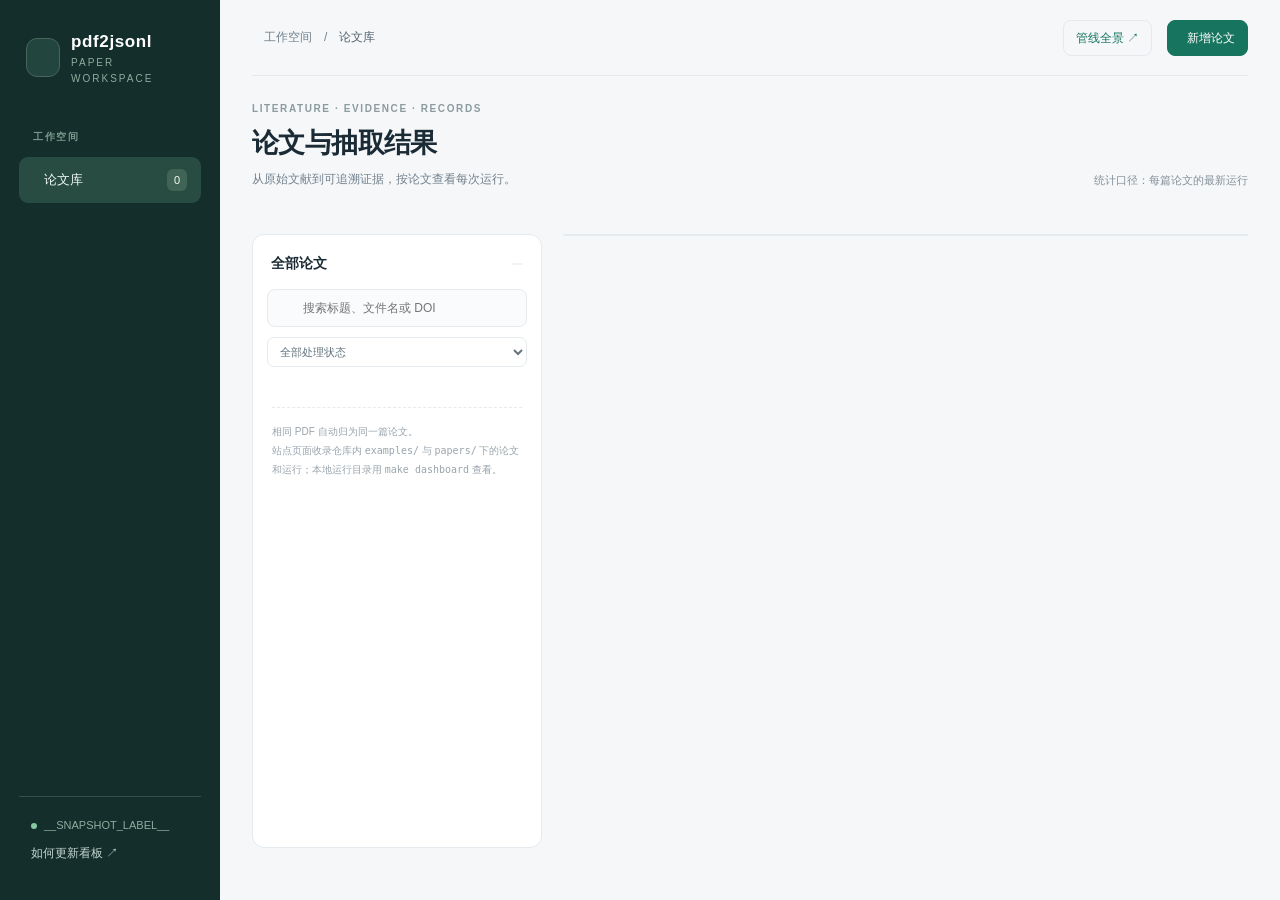
==== commit ffa69082: "Contract 3.4.0: records as a hub, one Pages site, repo tidy Downstream hooks (provisional, AMB-038) " ====
--- a/site/dashboard.template.html
+++ b/site/dashboard.template.html
@@ -10,7 +10,7 @@
 :root{--bg:#f5f7f9;--surface:#fff;--ink:#1b2b35;--muted:#71808c;--border:#e4eaee;--green:#16745f;--soft:#eaf5f0;--amber:#ad7622;--amber-bg:#fff5e5;--red:#b84c47;--red-bg:#fff0ee;--mono:ui-monospace,SFMono-Regular,Consolas,monospace}
 *{box-sizing:border-box}body{margin:0;background:var(--bg);color:var(--ink);font:14px/1.55 -apple-system,BlinkMacSystemFont,"Segoe UI","PingFang SC","Microsoft YaHei",sans-serif}button,input,select{font:inherit}button,a,input,select{ -webkit-tap-highlight-color:transparent}button,a{touch-action:manipulation}button{cursor:pointer}button:focus-visible,a:focus-visible,input:focus-visible,select:focus-visible,summary:focus-visible{outline:3px solid #a5d9c8;outline-offset:3px}button:disabled{opacity:.45;cursor:default}button{color:inherit}a{color:var(--green);text-decoration:none}a:hover{text-decoration:underline}h1,h2,h3,p{margin:0}svg.icon{width:19px;height:19px;fill:none;stroke:currentColor;stroke-width:1.7;stroke-linecap:round;stroke-linejoin:round;flex:none}.mono,code{font-family:var(--mono)}.muted{color:var(--muted)}.small{font-size:12px}.hidden,[hidden]{display:none!important}
 .sidebar{position:fixed;inset:0 auto 0 0;width:220px;background:#142e2b;color:#b8cdc6;padding:29px 19px;display:flex;flex-direction:column;z-index:2}.brand{display:flex;align-items:center;gap:11px;margin:0 7px 35px;color:#fff}.brand-mark{width:36px;height:39px;display:grid;place-items:center;border:1px solid #47645d;border-radius:11px;background:#22453e}.brand-mark svg{width:23px;height:23px;color:#b5e2c6}.brand strong{font-size:17px;letter-spacing:.6px}.brand small{display:block;font-size:10px;letter-spacing:2px;color:#8fac9f}.nav-label{font-size:10px;font-weight:650;letter-spacing:1.6px;color:#7a9a8d;padding:8px 14px}.side-link{display:flex;gap:11px;align-items:center;padding:12px 14px;margin:4px 0;border-radius:9px;color:#b8cdc6;font-size:13px}.side-link.active{background:#284b42;color:#f0faf5}.side-link:hover{background:#244239;text-decoration:none}.side-count{margin-left:auto;background:#406556;padding:0 7px;line-height:22px;border-radius:6px;font-size:11px}.side-spacer{flex:1}.side-foot{border-top:1px solid #345047;padding:18px 12px 0;font-size:11px;line-height:1.9;color:#8fac9f}.dot{display:inline-block;width:6px;height:6px;border-radius:50%;background:#87c8a0;margin-right:7px}.side-foot button{border:0;background:none;color:#c3d7cf;padding:6px 0;display:block;font-size:12px}
-.shell{margin-left:220px;padding:0 32px 32px;max-width:1960px}.topbar{min-height:76px;display:flex;align-items:center;justify-content:space-between;border-bottom:1px solid var(--border);gap:12px}.crumb{display:flex;align-items:center;gap:12px;color:var(--muted);font-size:12px}.crumb b{color:#51636d;font-weight:550}.top-actions{display:flex;gap:15px;align-items:center}.build-time{font-size:11px;color:#8a979f}.btn{border:1px solid var(--border);border-radius:8px;background:#fff;padding:8px 12px;display:inline-flex;align-items:center;justify-content:center;gap:7px;font-size:12px;white-space:nowrap;line-height:1.5}.btn:hover{background:#f8faf9;text-decoration:none}.btn.primary{background:var(--green);color:#fff;border-color:var(--green)}.btn.primary:hover{background:#115e4d}.btn.ghost{background:transparent}.hero{display:flex;align-items:end;justify-content:space-between;gap:18px;padding:25px 0 22px}.eyebrow{font-size:10px;letter-spacing:1.6px;color:#8c9b9f;font-weight:700;margin-bottom:6px}.hero h1{font-size:27px;letter-spacing:-.6px;font-weight:680}.hero p{font-size:12px;color:var(--muted);margin-top:6px}.hero-meta{color:#839098;font-size:11px;white-space:nowrap}.stats{display:grid;grid-template-columns:repeat(4,minmax(0,1fr));gap:15px;margin-bottom:23px}.stat{background:var(--surface);border:1px solid var(--border);border-radius:12px;padding:17px 19px;display:flex;justify-content:space-between;gap:10px}.stat-label{font-size:12px;color:#74838e}.stat-value{font-size:30px;line-height:1.25;font-weight:650;letter-spacing:-.9px;margin:5px 0 3px;font-variant-numeric:tabular-nums}.stat-note{font-size:10px;color:#94a0a9}.stat-icon{width:33px;height:33px;border-radius:10px;background:#f0f5f2;color:#559481;display:grid;place-items:center}.stat.warn .stat-icon{background:#fff5e7;color:#b88839}.workspace{display:grid;grid-template-columns:290px minmax(0,1fr);gap:21px;align-items:start}.panel{border:1px solid var(--border);background:var(--surface);border-radius:12px;min-width:0}.library{padding:18px 14px;min-height:614px}.library-heading{display:flex;align-items:center;justify-content:space-between;margin:0 4px 14px}.library h2{font-size:14px;font-weight:650}.count-badge{font-size:11px;color:#7e8d96;background:#f1f4f6;border-radius:5px;padding:1px 6px}.searchbox{position:relative;margin-bottom:10px}.searchbox svg{position:absolute;left:11px;top:11px;color:#93a0aa;width:16px;height:16px}.searchbox input{border:1px solid var(--border);border-radius:8px;width:100%;padding:9px 10px 9px 35px;background:#f9fbfc;font-size:12px;min-width:0}.filter-select{border:1px solid var(--border);border-radius:7px;padding:7px 8px;background:#fff;color:#64757f;font-size:11px;max-width:100%}.library .filter-select{width:100%;margin-bottom:18px}.paper-list{display:flex;flex-direction:column;gap:9px;max-height:610px;overflow:auto}.paper-card{border:1px solid transparent;border-radius:9px;text-align:left;padding:13px 12px;background:transparent;width:100%;display:block}.paper-card:hover{background:#f7faf8}.paper-card.selected{background:#eef6f2;border-color:#bcdccd}.paper-card-top{display:flex;gap:8px;align-items:center;margin-bottom:8px}.paper-icon{width:28px;height:32px;background:#fff;border:1px solid #d8e6de;border-radius:5px;display:grid;place-items:center;color:#6b9d85}.paper-title{font-size:12px;font-weight:620;line-height:1.6;display:-webkit-box;-webkit-line-clamp:3;-webkit-box-orient:vertical;overflow:hidden}.paper-meta{font-size:10px;color:#89998f;margin-top:9px;display:flex;justify-content:space-between;gap:6px}.paper-card .status{margin-top:10px}.library-note{margin:22px 5px 1px;padding-top:14px;border-top:1px dashed var(--border);font-size:10px;line-height:1.9;color:#99a4ac}.status{display:inline-flex;align-items:center;gap:5px;background:var(--soft);color:var(--green);font-size:10px;padding:3px 8px;border-radius:5px;white-space:nowrap;font-weight:550}.status:before{content:"";width:4px;height:4px;border-radius:50%;background:currentColor}.status.warn{background:var(--amber-bg);color:var(--amber)}.status.error{background:var(--red-bg);color:var(--red)}.status.neutral{background:#f0f3f5;color:#87939d}.tag{display:inline-block;border:1px solid #e2e8ea;border-radius:4px;background:#f7f9fa;color:#778690;padding:1px 6px;font-size:10px;line-height:1.7;white-space:nowrap}.tag.synthetic{background:#fdf6e8;border-color:#f3e6c7;color:#a38039}.tag.function{background:#f1f6fb;color:#587596;border:0;margin:2px 4px 2px 0}.detail{overflow:hidden}.detail-header{padding:21px 24px 18px}.paper-kicker{display:flex;align-items:center;gap:7px;margin-bottom:10px;flex-wrap:wrap}.detail h2{font-size:20px;line-height:1.45;font-weight:650;letter-spacing:-.4px;max-width:880px;overflow-wrap:anywhere}.meta-row{font-size:11px;color:#82909a;display:flex;align-items:center;flex-wrap:wrap;gap:6px 14px;margin-top:10px}.detail-actions{display:flex;flex-wrap:wrap;align-items:center;justify-content:space-between;gap:12px;margin-top:17px}.action-group{display:flex;gap:7px;flex-wrap:wrap}.run-label{display:flex;align-items:center;gap:6px;font-size:10px;color:#7d8e97;min-width:0}.run-label select{max-width:220px;min-width:0;font-size:10px;padding:7px 8px;border:1px solid var(--border);border-radius:6px;background:#fff;color:#4f626d}.pipeline{display:flex;align-items:center;padding:13px 24px;background:#f7faf8;border-top:1px solid #eef2ef;border-bottom:1px solid #eef2ef;gap:9px;overflow:auto}.pipeline-step{font-size:11px;display:flex;align-items:center;gap:6px;white-space:nowrap;color:#7d8d88}.pipeline-step .step-dot{border-radius:50%;height:16px;width:16px;background:#d7ece0;color:#37815c;display:grid;place-items:center;font-size:9px}.pipeline-step.off .step-dot{background:#e9eeeb;color:#a0afa8}.pipeline-line{height:1px;background:#d7e4dd;flex:1;min-width:9px}.tabs{display:flex;gap:22px;padding:0 24px;border-bottom:1px solid var(--border);overflow:auto}.tab{border:0;border-bottom:2px solid transparent;background:none;padding:14px 0 11px;color:#84909a;font-size:12px;white-space:nowrap}.tab.active{border-bottom-color:var(--green);color:var(--green);font-weight:600}.tab-count{font-size:9px;background:#eef2f4;color:#82919a;border-radius:4px;padding:0 4px;margin-left:5px}.tab.active .tab-count{background:#e5f2eb;color:var(--green)}.tab-content{padding:18px 24px 23px;min-height:334px}.record-toolbar{display:flex;align-items:center;justify-content:space-between;gap:10px;margin-bottom:15px;flex-wrap:wrap}.toolbar-left{display:flex;gap:7px;align-items:center;flex-wrap:wrap}.inline-search{font-size:11px;padding:7px 9px;border:1px solid var(--border);border-radius:6px;width:160px;min-width:0}.record-note{font-size:10px;color:#99a3ab}.table-wrap{overflow:auto;width:100%}table{border-collapse:collapse;width:100%;font-size:11px}th{text-align:left;color:#96a1aa;font-size:10px;font-weight:500;border-bottom:1px solid var(--border);padding:10px 9px;background:#fafbfc;white-space:nowrap}td{padding:12px 9px;border-bottom:1px solid #eff2f4;vertical-align:top}tbody tr:last-child td{border-bottom:0}.record-summary{border:0;background:none;text-align:left;padding:0;color:#405761;font-size:11px;font-weight:550;line-height:1.6;display:-webkit-box;-webkit-line-clamp:2;-webkit-box-orient:vertical;overflow:hidden;max-width:410px}.record-summary:hover{color:var(--green);text-decoration:underline}.kind{color:#738493;font-size:10px;white-space:nowrap}.kind-dot{display:inline-block;width:5px;height:5px;border-radius:2px;background:#85a7b8;margin-right:6px}.page-link{border:0;background:#f3f6f7;color:#6a808d;border-radius:4px;padding:2px 6px;font-size:10px;white-space:nowrap}.row-id{font:9px var(--mono);color:#a2adb4;margin-top:4px}.table-status{font-size:9px;padding:2px 5px}.pagination{display:flex;justify-content:space-between;gap:10px;align-items:center;margin-top:14px;color:#98a3aa;font-size:10px}.pagination .btn{padding:4px 9px;font-size:10px}.empty{padding:42px 18px;text-align:center;color:#98a4ad}.empty svg{width:30px;height:30px;color:#a4bab0;margin-bottom:13px}.empty h3{font-size:14px;font-weight:550;color:#637983;margin-bottom:7px}.empty p{font-size:11px;line-height:1.9;max-width:420px;margin:auto}.issue-banner{border:1px solid #f1e5cc;background:#fffcf5;border-radius:8px;padding:12px 14px;font-size:11px;color:#977845;margin-bottom:12px}.issue-section{margin-bottom:21px}.section-heading{font-size:12px;font-weight:600;display:flex;align-items:center;justify-content:space-between;margin-bottom:10px}.issue-card{border:1px solid var(--border);border-left:3px solid #deb775;border-radius:7px;padding:11px 13px;margin-bottom:8px;font-size:11px}.issue-card.error{border-left-color:#d68681}.issue-code{font:10px var(--mono);color:#ac7c39;margin-bottom:5px}.issue-card p{color:#657782;line-height:1.8}.issue-card .btn{margin-top:7px;padding:4px 8px;font-size:10px}.source-toolbar{display:flex;align-items:center;justify-content:space-between;gap:10px;margin-bottom:12px;flex-wrap:wrap}.source-tools{display:flex;gap:6px;align-items:center}.source-text{white-space:pre-wrap;word-break:break-word;background:#fbfcfd;border:1px solid var(--border);border-radius:8px;padding:25px;max-height:580px;overflow:auto;font:13px/1.85 Georgia,"Times New Roman",serif;color:#4b5c66}.source-text mark{background:#fff0ba;border-radius:2px;color:inherit;padding:2px 0}.pdf-frame{width:100%;height:580px;border:1px solid var(--border);border-radius:8px;background:#f8fafb}.history-card{border:1px solid var(--border);border-radius:8px;padding:14px;margin-bottom:10px;display:flex;gap:14px;align-items:center;justify-content:space-between}.history-card.selected{border-color:#b7d8c8;background:#f5faf7}.history-title{font-size:12px;font-weight:600;margin-bottom:4px}.history-meta{font-size:10px;color:#8c9aa3;margin-top:4px;overflow-wrap:anywhere}.history-metrics{display:flex;gap:13px;color:#82938d;font-size:11px;margin-top:8px}.history-card .btn{padding:6px 9px;font-size:10px}.export-summary{display:grid;grid-template-columns:repeat(3,1fr);gap:9px;margin-bottom:18px}.export-stat{background:#f6f9f7;border-radius:8px;padding:13px}.export-stat b{display:block;font-size:22px;font-weight:600;color:#386e59}.export-stat span{font-size:10px;color:#8b9d93}.exports{display:grid;grid-template-columns:repeat(2,minmax(0,1fr));gap:9px}.export-card{border:1px solid var(--border);padding:12px;border-radius:8px;display:flex;justify-content:space-between;align-items:center;gap:9px}.export-card strong{font-size:11px;font-weight:550}.export-card small{display:block;font-size:9px;color:#94a0a9;margin-top:3px}.export-card button{padding:6px;font-size:10px}.group-label{font-size:11px;font-weight:600;color:#7e9287;margin:19px 0 9px}.table-exports{display:flex;flex-wrap:wrap;gap:7px}.scan-notes{margin-bottom:15px;font-size:11px;padding:12px 16px;background:#fff7e9;border:1px solid #f0e3c8;border-radius:8px;color:#927143}.scan-notes summary{cursor:pointer}.scan-notes li{margin:5px 0;overflow-wrap:anywhere}
+.shell{margin-left:220px;padding:0 32px 32px;max-width:1960px}.topbar{min-height:76px;display:flex;align-items:center;justify-content:space-between;border-bottom:1px solid var(--border);gap:12px}.crumb{display:flex;align-items:center;gap:12px;color:var(--muted);font-size:12px}.crumb b{color:#51636d;font-weight:550}.top-actions{display:flex;gap:15px;align-items:center}.build-time{font-size:11px;color:#8a979f}.btn{border:1px solid var(--border);border-radius:8px;background:#fff;padding:8px 12px;display:inline-flex;align-items:center;justify-content:center;gap:7px;font-size:12px;white-space:nowrap;line-height:1.5}.btn:hover{background:#f8faf9;text-decoration:none}.btn.primary{background:var(--green);color:#fff;border-color:var(--green)}.btn.primary:hover{background:#115e4d}.btn.ghost{background:transparent}.hero{display:flex;align-items:end;justify-content:space-between;gap:18px;padding:25px 0 22px}.eyebrow{font-size:10px;letter-spacing:1.6px;color:#8c9b9f;font-weight:700;margin-bottom:6px}.hero h1{font-size:27px;letter-spacing:-.6px;font-weight:680}.hero p{font-size:12px;color:var(--muted);margin-top:6px}.hero-meta{color:#839098;font-size:11px;white-space:nowrap}.stats{display:grid;grid-template-columns:repeat(4,minmax(0,1fr));gap:15px;margin-bottom:23px}.stat{background:var(--surface);border:1px solid var(--border);border-radius:12px;padding:17px 19px;display:flex;justify-content:space-between;gap:10px}.stat-label{font-size:12px;color:#74838e}.stat-value{font-size:30px;line-height:1.25;font-weight:650;letter-spacing:-.9px;margin:5px 0 3px;font-variant-numeric:tabular-nums}.stat-note{font-size:10px;color:#94a0a9}.stat-icon{width:33px;height:33px;border-radius:10px;background:#f0f5f2;color:#559481;display:grid;place-items:center}.stat.warn .stat-icon{background:#fff5e7;color:#b88839}.workspace{display:grid;grid-template-columns:290px minmax(0,1fr);gap:21px;align-items:start}.panel{border:1px solid var(--border);background:var(--surface);border-radius:12px;min-width:0}.library{padding:18px 14px;min-height:614px}.library-heading{display:flex;align-items:center;justify-content:space-between;margin:0 4px 14px}.library h2{font-size:14px;font-weight:650}.count-badge{font-size:11px;color:#7e8d96;background:#f1f4f6;border-radius:5px;padding:1px 6px}.searchbox{position:relative;margin-bottom:10px}.searchbox svg{position:absolute;left:11px;top:11px;color:#93a0aa;width:16px;height:16px}.searchbox input{border:1px solid var(--border);border-radius:8px;width:100%;padding:9px 10px 9px 35px;background:#f9fbfc;font-size:12px;min-width:0}.filter-select{border:1px solid var(--border);border-radius:7px;padding:7px 8px;background:#fff;color:#64757f;font-size:11px;max-width:100%}.library .filter-select{width:100%;margin-bottom:18px}.paper-list{display:flex;flex-direction:column;gap:9px;max-height:610px;overflow:auto}.paper-card{border:1px solid transparent;border-radius:9px;text-align:left;padding:13px 12px;background:transparent;width:100%;display:block}.paper-card:hover{background:#f7faf8}.paper-card.selected{background:#eef6f2;border-color:#bcdccd}.paper-card-top{display:flex;gap:8px;align-items:center;margin-bottom:8px}.paper-icon{width:28px;height:32px;background:#fff;border:1px solid #d8e6de;border-radius:5px;display:grid;place-items:center;color:#6b9d85}.paper-title{font-size:12px;font-weight:620;line-height:1.6;display:-webkit-box;-webkit-line-clamp:3;-webkit-box-orient:vertical;overflow:hidden}.paper-meta{font-size:10px;color:#89998f;margin-top:9px;display:flex;justify-content:space-between;gap:6px}.paper-card .status{margin-top:10px}.library-note{margin:22px 5px 1px;padding-top:14px;border-top:1px dashed var(--border);font-size:10px;line-height:1.9;color:#99a4ac}.status{display:inline-flex;align-items:center;gap:5px;background:var(--soft);color:var(--green);font-size:10px;padding:3px 8px;border-radius:5px;white-space:nowrap;font-weight:550}.status:before{content:"";width:4px;height:4px;border-radius:50%;background:currentColor}.status.warn{background:var(--amber-bg);color:var(--amber)}.status.error{background:var(--red-bg);color:var(--red)}.status.neutral{background:#f0f3f5;color:#87939d}.tag{display:inline-block;border:1px solid #e2e8ea;border-radius:4px;background:#f7f9fa;color:#778690;padding:1px 6px;font-size:10px;line-height:1.7;white-space:nowrap}.tag.synthetic{background:#fdf6e8;border-color:#f3e6c7;color:#a38039}.tag.function{background:#f1f6fb;color:#587596;border:0;margin:2px 4px 2px 0}.detail{overflow:hidden}.detail-header{padding:21px 24px 18px}.paper-kicker{display:flex;align-items:center;gap:7px;margin-bottom:10px;flex-wrap:wrap}.detail h2{font-size:20px;line-height:1.45;font-weight:650;letter-spacing:-.4px;max-width:880px;overflow-wrap:anywhere}.meta-row{font-size:11px;color:#82909a;display:flex;align-items:center;flex-wrap:wrap;gap:6px 14px;margin-top:10px}.detail-actions{display:flex;flex-wrap:wrap;align-items:center;justify-content:space-between;gap:12px;margin-top:17px}.action-group{display:flex;gap:7px;flex-wrap:wrap}.run-label{display:flex;align-items:center;gap:6px;font-size:10px;color:#7d8e97;min-width:0}.run-label select{max-width:220px;min-width:0;font-size:10px;padding:7px 8px;border:1px solid var(--border);border-radius:6px;background:#fff;color:#4f626d}.pipeline{display:flex;align-items:center;padding:13px 24px;background:#f7faf8;border-top:1px solid #eef2ef;border-bottom:1px solid #eef2ef;gap:9px;overflow:auto}.pipeline-step{font-size:11px;display:flex;align-items:center;gap:6px;white-space:nowrap;color:#7d8d88}.pipeline-step .step-dot{border-radius:50%;height:16px;width:16px;background:#d7ece0;color:#37815c;display:grid;place-items:center;font-size:9px}.pipeline-step.off .step-dot{background:#e9eeeb;color:#a0afa8}.pipeline-line{height:1px;background:#d7e4dd;flex:1;min-width:9px}.tabs{display:flex;gap:22px;padding:0 24px;border-bottom:1px solid var(--border);overflow:auto}.tab{border:0;border-bottom:2px solid transparent;background:none;padding:14px 0 11px;color:#84909a;font-size:12px;white-space:nowrap}.tab.active{border-bottom-color:var(--green);color:var(--green);font-weight:600}.tab-count{font-size:9px;background:#eef2f4;color:#82919a;border-radius:4px;padding:0 4px;margin-left:5px}.tab.active .tab-count{background:#e5f2eb;color:var(--green)}.tab-content{padding:18px 24px 23px;min-height:334px}.record-toolbar{display:flex;align-items:center;justify-content:space-between;gap:10px;margin-bottom:15px;flex-wrap:wrap}.toolbar-left{display:flex;gap:7px;align-items:center;flex-wrap:wrap}.inline-search{font-size:11px;padding:7px 9px;border:1px solid var(--border);border-radius:6px;width:160px;min-width:0}.record-note{font-size:10px;color:#99a3ab}.table-wrap{overflow:auto;width:100%}table{border-collapse:collapse;width:100%;font-size:11px}th{text-align:left;color:#96a1aa;font-size:10px;font-weight:500;border-bottom:1px solid var(--border);padding:10px 9px;background:#fafbfc;white-space:nowrap}td{padding:12px 9px;border-bottom:1px solid #eff2f4;vertical-align:top}tbody tr:last-child td{border-bottom:0}.record-summary{border:0;background:none;text-align:left;padding:0;color:#405761;font-size:11px;font-weight:550;line-height:1.6;display:-webkit-box;-webkit-line-clamp:2;-webkit-box-orient:vertical;overflow:hidden;max-width:410px}.record-summary:hover{color:var(--green);text-decoration:underline}.kind{color:#738493;font-size:10px;white-space:nowrap}.kind-dot{display:inline-block;width:5px;height:5px;border-radius:2px;background:#85a7b8;margin-right:6px}.page-link{border:0;background:#f3f6f7;color:#6a808d;border-radius:4px;padding:2px 6px;font-size:10px;white-space:nowrap}.row-id{font:9px var(--mono);color:#a2adb4;margin-top:4px}.table-status{font-size:9px;padding:2px 5px}.pagination{display:flex;justify-content:space-between;gap:10px;align-items:center;margin-top:14px;color:#98a3aa;font-size:10px}.pagination .btn{padding:4px 9px;font-size:10px}.empty{padding:42px 18px;text-align:center;color:#98a4ad}.empty svg{width:30px;height:30px;color:#a4bab0;margin-bottom:13px}.empty h3{font-size:14px;font-weight:550;color:#637983;margin-bottom:7px}.empty p{font-size:11px;line-height:1.9;max-width:420px;margin:auto}.issue-banner{border:1px solid #f1e5cc;background:#fffcf5;border-radius:8px;padding:12px 14px;font-size:11px;color:#977845;margin-bottom:12px}.issue-section{margin-bottom:21px}.section-heading{font-size:12px;font-weight:600;display:flex;align-items:center;justify-content:space-between;margin-bottom:10px}.issue-card{border:1px solid var(--border);border-left:3px solid #deb775;border-radius:7px;padding:11px 13px;margin-bottom:8px;font-size:11px}.issue-card.error{border-left-color:#d68681}.issue-code{font:10px var(--mono);color:#ac7c39;margin-bottom:5px}.issue-card p{color:#657782;line-height:1.8}.issue-card .btn{margin-top:7px;padding:4px 8px;font-size:10px}.source-toolbar{display:flex;align-items:center;justify-content:space-between;gap:10px;margin-bottom:12px;flex-wrap:wrap}.source-tools{display:flex;gap:6px;align-items:center}.source-text{white-space:pre-wrap;word-break:break-word;background:#fbfcfd;border:1px solid var(--border);border-radius:8px;padding:25px;max-height:580px;overflow:auto;font:13px/1.85 Georgia,"Times New Roman",serif;color:#4b5c66}.source-text mark{background:#fff0ba;border-radius:2px;color:inherit;padding:2px 0}.pdf-frame{width:100%;height:580px;border:1px solid var(--border);border-radius:8px;background:#f8fafb}.history-card{border:1px solid var(--border);border-radius:8px;padding:14px;margin-bottom:10px;display:flex;gap:14px;align-items:center;justify-content:space-between}.history-card.selected{border-color:#b7d8c8;background:#f5faf7}.history-title{font-size:12px;font-weight:600;margin-bottom:4px}.history-meta{font-size:10px;color:#8c9aa3;margin-top:4px;overflow-wrap:anywhere}.history-metrics{display:flex;gap:13px;color:#82938d;font-size:11px;margin-top:8px}.history-card .btn{padding:6px 9px;font-size:10px}.export-summary{display:grid;grid-template-columns:repeat(auto-fit,minmax(110px,1fr));gap:9px;margin-bottom:18px}.export-stat{background:#f6f9f7;border-radius:8px;padding:13px}.export-stat b{display:block;font-size:22px;font-weight:600;color:#386e59}.export-stat span{font-size:10px;color:#8b9d93}.exports{display:grid;grid-template-columns:repeat(2,minmax(0,1fr));gap:9px}.export-card{border:1px solid var(--border);padding:12px;border-radius:8px;display:flex;justify-content:space-between;align-items:center;gap:9px}.export-card strong{font-size:11px;font-weight:550}.export-card small{display:block;font-size:9px;color:#94a0a9;margin-top:3px}.export-card button{padding:6px;font-size:10px}.group-label{font-size:11px;font-weight:600;color:#7e9287;margin:19px 0 9px}.table-exports{display:flex;flex-wrap:wrap;gap:7px}.scan-notes{margin-bottom:15px;font-size:11px;padding:12px 16px;background:#fff7e9;border:1px solid #f0e3c8;border-radius:8px;color:#927143}.scan-notes summary{cursor:pointer}.scan-notes li{margin:5px 0;overflow-wrap:anywhere}
 dialog{border:1px solid #dce5e8;border-radius:15px;padding:0;max-width:min(930px,94vw);width:900px;max-height:88vh;color:var(--ink);box-shadow:0 24px 100px #13392d29}dialog::backdrop{background:#112b275c;backdrop-filter:blur(2px)}.dialog-header{display:flex;justify-content:space-between;align-items:start;padding:21px 25px;border-bottom:1px solid var(--border);gap:20px;background:#fff;position:sticky;top:0;z-index:1}.dialog-header h2{font-size:17px;font-weight:650}.dialog-header p{font-size:10px;color:#96a3ac;margin-top:4px;overflow-wrap:anywhere}.dialog-close{border:0;background:#f2f5f6;border-radius:7px;height:29px;width:29px;flex:none;font-size:18px;color:#7c8d95}.dialog-body{padding:20px 25px 25px}.quote-card{padding:15px 18px;background:#f0f7f3;border-radius:9px;margin-bottom:18px}.quote-card .quote-label{font-size:10px;color:#6f9583;margin-bottom:8px}.quote-card blockquote{margin:0;font:13px/1.85 Georgia,serif;color:#496d59;white-space:pre-wrap}.quote-card button{margin-top:11px;font-size:10px;padding:5px 8px}.field-controls{display:flex;justify-content:space-between;align-items:center;margin-bottom:10px;font-size:11px;color:#83958d}.field-table th:nth-child(1){width:28%}.field-table th:nth-child(2){width:31%}.field-table td{overflow-wrap:anywhere}.field-table .field-path{font:10px var(--mono);color:#58778a}.field-table .value{white-space:pre-wrap;font-size:11px;color:#425761;max-width:310px}.raw-json{background:#f6f8fa;padding:15px;border:1px solid var(--border);border-radius:8px;overflow:auto;max-height:360px;font:10px/1.7 var(--mono)}.json-details{font-size:11px;color:#778c96;margin-top:17px}.json-details summary{cursor:pointer}.guide-step{display:flex;align-items:start;gap:13px;margin:0 0 22px}.guide-number{height:23px;width:23px;display:grid;place-items:center;flex:none;background:var(--soft);border-radius:7px;font-size:11px;color:var(--green)}.guide-step h3{font-size:13px;margin:0 0 4px}.guide-step p{font-size:12px;color:#88969e;line-height:1.9}.command{display:flex;align-items:center;gap:10px;justify-content:space-between;background:#f3f6f5;border-radius:7px;padding:10px 12px;margin:9px 0;font:11px/1.7 var(--mono);overflow-wrap:anywhere}.command button{flex:none}.toast{position:fixed;bottom:28px;left:50%;transform:translateX(-50%);background:#214b3e;color:#fff;padding:11px 19px;border-radius:9px;font-size:12px;box-shadow:0 5px 25px #203c3029;z-index:20;opacity:0;pointer-events:none;transition:opacity .15s}.toast.show{opacity:1}
 @media(min-width:1650px){.workspace{grid-template-columns:330px minmax(0,1fr)}.record-summary{max-width:650px}.shell{padding-inline:40px}}@media(max-width:1150px){.sidebar{width:188px;padding-inline:12px}.shell{margin-left:188px;padding-inline:21px}.workspace{grid-template-columns:250px minmax(0,1fr);gap:15px}.detail-header,.tab-content{padding-inline:18px}.tabs{padding-inline:18px;gap:17px}.build-time{display:none}.hero h1{font-size:24px}.stats{gap:9px}.stat{padding:14px}.stat-note{font-size:9px}.run-label{flex-wrap:wrap}.exports{grid-template-columns:1fr}}@media(max-width:900px){.sidebar{display:none}.shell{margin-left:0;padding-inline:18px}.workspace{grid-template-columns:1fr}.library{min-height:0}.paper-list{max-height:200px}.library-note{display:none}.hero-meta{display:none}.topbar{min-height:61px}.detail h2{font-size:19px}.library{padding:14px}.library .filter-select{margin-bottom:10px}}@media(max-width:520px){.shell{padding-inline:10px}.stats{grid-template-columns:repeat(2,minmax(0,1fr))}.hero h1{font-size:23px}.hero{padding-top:20px}.top-actions .btn.ghost{display:none}.top-actions{gap:6px}.crumb{gap:7px}.detail-header,.tab-content{padding-inline:13px}.tabs{padding-inline:13px;gap:17px}.pipeline{padding-inline:13px;gap:6px}.pipeline-step{font-size:10px}.detail-actions{align-items:start}.run-label select{max-width:210px}.source-text{padding:15px;font-size:12px}.export-summary{gap:6px}.export-stat{padding:10px}.history-card{align-items:start}.dialog-header,.dialog-body{padding-inline:16px}.field-table .field-path{font-size:9px}}
 </style>
@@ -19,25 +19,23 @@
 <aside class="sidebar">
   <div class="brand"><div class="brand-mark" data-icon="layers"></div><div><strong>pdf2jsonl</strong><small>PAPER WORKSPACE</small></div></div>
   <div class="nav-label">工作空间</div>
-  <a href="dashboard.html" class="side-link active" aria-current="page"><span data-icon="library"></span>论文库<span class="side-count" id="side-count">0</span></a>
-  <a href="FIELD_DEFINITIONS.md" class="side-link"><span data-icon="table"></span>字段定义</a>
-  <a href="docs/diagrams/pipeline.html" class="side-link"><span data-icon="flow"></span>数据管线</a>
-  <a href="README.md" class="side-link"><span data-icon="book"></span>项目说明</a>
+  <a href="__SELF_HREF__" class="side-link active" aria-current="page"><span data-icon="library"></span>论文库<span class="side-count" id="side-count">0</span></a>
+  <!--__NAV__-->
   <div class="side-spacer"></div>
-  <div class="side-foot"><div><span class="dot"></span>本地数据快照</div><div id="side-version"></div><button type="button" id="refresh-guide">如何更新看板 ↗</button></div>
+  <div class="side-foot"><div><span class="dot"></span>__SNAPSHOT_LABEL__</div><div id="side-version"></div><button type="button" id="refresh-guide">如何更新看板 ↗</button></div>
 </aside>
 <main class="shell">
-  <header class="topbar"><div class="crumb"><span data-icon="home"></span><span>工作空间</span><span>/</span><b>论文库</b></div><div class="top-actions"><span class="build-time" id="build-time"></span><a class="btn ghost" href="docs/diagrams/pipeline.svg">管线全景 ↗</a><button class="btn primary" type="button" id="add-paper"><span data-icon="plus"></span>新增论文</button></div></header>
+  <header class="topbar"><div class="crumb"><span data-icon="home"></span><span>工作空间</span><span>/</span><b>论文库</b></div><div class="top-actions"><span class="build-time" id="build-time"></span><a class="btn ghost" href="__PIPELINE_SVG_HREF__">管线全景 ↗</a><button class="btn primary" type="button" id="add-paper"><span data-icon="plus"></span>新增论文</button></div></header>
   <div class="hero"><div><div class="eyebrow">LITERATURE · EVIDENCE · RECORDS</div><h1>论文与抽取结果</h1><p>从原始文献到可追溯证据，按论文查看每次运行。</p></div><div class="hero-meta">统计口径：每篇论文的最新运行</div></div>
   <section class="stats" id="stats" aria-label="论文处理概览"></section>
   <details id="scan-notes" class="scan-notes" hidden><summary></summary><ul></ul></details>
   <div class="workspace">
-    <section class="panel library" aria-label="论文列表"><div class="library-heading"><h2>全部论文</h2><span class="count-badge" id="list-count"></span></div><div class="searchbox"><span data-icon="search"></span><input id="paper-search" type="search" placeholder="搜索标题、文件名或 DOI" aria-label="搜索论文"></div><select class="filter-select" id="status-filter" aria-label="按处理状态筛选"><option value="all">全部处理状态</option><option value="processed">已完成处理</option><option value="review">有复核事项</option><option value="unprocessed">尚未处理</option><option value="prepared">待模型抽取 / 完成</option><option value="problem">输出异常</option></select><div class="paper-list" id="paper-list"></div><div class="library-note">相同 PDF 自动归为同一篇论文。<br>新增文献或运行后，执行 <code>make dashboard</code> 更新此页面。</div></section>
+    <section class="panel library" aria-label="论文列表"><div class="library-heading"><h2>全部论文</h2><span class="count-badge" id="list-count"></span></div><div class="searchbox"><span data-icon="search"></span><input id="paper-search" type="search" placeholder="搜索标题、文件名或 DOI" aria-label="搜索论文"></div><select class="filter-select" id="status-filter" aria-label="按处理状态筛选"><option value="all">全部处理状态</option><option value="processed">已完成处理</option><option value="review">有复核事项</option><option value="unprocessed">尚未处理</option><option value="prepared">待模型抽取 / 完成</option><option value="problem">输出异常</option></select><div class="paper-list" id="paper-list"></div><div class="library-note">相同 PDF 自动归为同一篇论文。<br>站点页面收录仓库内 <code>examples/</code> 与 <code>papers/</code> 下的论文和运行；本地运行目录用 <code>make dashboard</code> 查看。</div></section>
     <section class="panel detail" id="detail" aria-label="论文详情"></section>
   </div>
 </main>
 <dialog id="record-dialog" aria-labelledby="record-dialog-title"></dialog>
-<dialog id="guide-dialog" aria-labelledby="guide-title"><div class="dialog-header"><div><h2 id="guide-title">添加论文与更新看板</h2><p>PDF、运行结果和论文历史会在生成看板时自动汇总。</p></div><button class="dialog-close" type="button" data-close="guide-dialog" aria-label="关闭">×</button></div><div class="dialog-body"><div class="guide-step"><span class="guide-number">1</span><div><h3>将 PDF 放入仓库</h3><p>建议放在 <code>papers/</code>。尚未抽取的文献也会出现在论文列表中。</p></div></div><div class="guide-step"><span class="guide-number">2</span><div><h3>运行抽取流程</h3><p>使用 pdf2jsonl 处理论文，将结果保存在仓库内。默认 agent 模式需要模型填写候选，再执行 finalize。</p><div class="command"><span>skills/pdf2jsonl/scripts/pdf2jsonl papers/paper.pdf --out-dir out/paper --bundle</span><button class="btn" type="button" data-copy="skills/pdf2jsonl/scripts/pdf2jsonl papers/paper.pdf --out-dir out/paper --bundle">复制</button></div></div></div><div class="guide-step"><span class="guide-number">3</span><div><h3>重新生成，然后刷新页面</h3><div class="command"><span>make dashboard</span><button class="btn" type="button" data-copy="make dashboard">复制</button></div><p>看板展示生成时的数据快照，不会自行启动模型或修改论文数据。</p></div></div></div></dialog>
+<dialog id="guide-dialog" aria-labelledby="guide-title"><div class="dialog-header"><div><h2 id="guide-title">添加论文与更新看板</h2><p>PDF、运行结果和论文历史会在生成看板时自动汇总。</p></div><button class="dialog-close" type="button" data-close="guide-dialog" aria-label="关闭">×</button></div><div class="dialog-body"><div class="guide-step"><span class="guide-number">1</span><div><h3>将 PDF 放入仓库</h3><p>建议放在 <code>papers/</code>。尚未抽取的文献也会出现在论文列表中。</p></div></div><div class="guide-step"><span class="guide-number">2</span><div><h3>运行抽取流程</h3><p>使用 pdf2jsonl 处理论文，将结果保存在仓库内。默认 agent 模式需要模型填写候选，再执行 finalize。</p><div class="command"><span>skills/pdf2jsonl/scripts/pdf2jsonl papers/paper.pdf --out-dir out/paper --bundle</span><button class="btn" type="button" data-copy="skills/pdf2jsonl/scripts/pdf2jsonl papers/paper.pdf --out-dir out/paper --bundle">复制</button></div></div></div><div class="guide-step"><span class="guide-number">3</span><div><h3>重新生成，然后刷新页面</h3><div class="command"><span>make dashboard</span><button class="btn" type="button" data-copy="make dashboard">复制</button></div><p>看板展示生成时的数据快照，不会自行启动模型或修改论文数据。</p><p>要让论文出现在发布站点的论文页，把 PDF 和运行结果放在 <code>papers/</code> 或 <code>examples/</code> 下并提交；<code>make site</code> 与 Pages 工作流只收录这两个目录。</p></div></div></div></dialog>
 <div class="toast" id="toast" role="status" aria-live="polite"></div>
 <script id="dashboard-data" type="application/json">/*__DASHBOARD_DATA__*/null</script>
 <script>
@@ -83,7 +81,7 @@
 function issueBlock(code,message,rid,tone=''){const n=el('div','issue-card '+tone);n.append(el('div','issue-code',code),el('p','',message));if(rid&&recordFor(rid))n.append(button('查看相关记录',()=>openRecord(recordFor(rid))));return n}
 function renderIssues(body,r){if(!r.errors.length&&!r.warnings.length&&!r.counts.audit_flags&&!r.notes.length){body.append(empty('没有发现校验问题','结构校验通过；这不代表结论已经过领域专家确认。'));return}if(r.notes.length){const n=el('div','issue-section');n.append(el('h3','section-heading','运行文件检查'));r.notes.forEach(x=>n.append(issueBlock('OUTPUT_INTEGRITY',x,null,'error')));body.append(n)}if(r.errors.length){const n=el('div','issue-section');n.append(el('h3','section-heading',`被拒绝的候选 · ${r.errors.length}`));for(const e of r.errors){const item=issueBlock(e.code,e.message,e.record?.common?.record_id,'error');const quote=e.candidate?.evidence?.quote;if(quote)item.append(el('p','mono small',quote));const details=el('details','json-details');details.append(el('summary','','查看错误详情'),el('pre','raw-json',JSON.stringify(e,null,2)));item.append(details);n.append(item)}body.append(n)}if(r.warnings.length){const n=el('div','issue-section');n.append(el('h3','section-heading',`记录校验提示 · ${r.warnings.length}`));for(const w of r.warnings)n.append(issueBlock(w.code,w.message,w.record_id));body.append(n)}const audits=(r.audit.records||[]).filter(x=>x.flags?.length);if(audits.length){const n=el('div','issue-section');n.append(el('h3','section-heading',`证据链审计 · ${audits.length} 条记录`),el('p','issue-banner','以下是证据结构提示。只补充原文明确支持的关联，不为消除提示而补造证据。'));const messages={NO_WARRANT:'没有明确的方法、统计检验或推理依据关联，需要人工核对。',NO_DATA:'结论缺少可回查的数据或证据。',QUALIFIER_NOT_CAPTURED:'原文的限定或不确定性措辞尚未完整保留。',UNRESOLVED_LINK:'有引用未能解析到当前记录集。',HEDGED_STATEMENT_USED_AS_DATA:'使用了带不确定性的陈述作为支撑证据。'};for(const a of audits)for(const flag of a.flags)n.append(issueBlock(flag,messages[flag]||r.audit.flag_help?.[flag]||flag,a.record_id));body.append(n)}}
 function renderHistory(body,p,r){if(!p.runs.length){body.append(empty('还没有完成的运行','完成抽取后，每次保存在不同输出目录的运行都会列在这里。'));return}for(const x of p.runs){const n=el('div','history-card'+(x.id===r.id?' selected':''));const text=el('div');text.append(el('div','history-title',x.name),el('div','history-meta',`${date(x.created_at)} · 契约 ${x.version} · ${x.profile}`),el('div','history-meta mono',x.path));const metrics=el('div','history-metrics');for(const v of [`${x.counts.records} 条记录`,`${x.counts.rejected} 个拒绝`,`${x.counts.pending} 条待复核`])metrics.append(el('span','',v));text.append(metrics);n.append(text,button(x.id===r.id?'当前运行':'查看此运行',()=>chooseRun(x.id),x.id===r.id?'btn':'btn primary'));body.append(n)}}
-function renderExports(body,p,r){const stem=p.filename.replace(/\.pdf$/i,'');if(r.derived){const summary=el('div','export-summary');for(const[v,k]of [[r.derived.counts.tables,'关系表'],[r.derived.counts.triples,'图谱三元组'],[r.derived.counts.corpus,'证据语料块']]){const n=el('div','export-stat');n.append(el('b','',v),el('span','',k));summary.append(n)}body.append(summary)}const grid=el('div','exports');const items=[['记录数据','JSONL',()=>download(stem+'.jsonl',r.raw_outputs?.records??jsonl(r.records),'application/x-ndjson')],['校验报告','JSON',()=>download(stem+'.validation.json',r.raw_outputs?.validation??r.validation)],['拒绝记录','JSONL',()=>download(stem+'.errors.jsonl',r.raw_outputs?.errors??jsonl(r.errors),'application/x-ndjson')],['运行清单','JSON · 输入 / 版本 / 输出哈希',()=>download(stem+'.manifest.json',r.raw_outputs?.manifest??r.manifest)],['证据链审计','JSON',()=>download(stem+'.audit.json',r.audit)]];if(r.bundle)items.push(['文档聚合','JSON',()=>download(stem+'.bundle.json',r.raw_outputs?.bundle??r.bundle)]);if(r.derived)items.push(['图谱三元组','JSONL',()=>download(stem+'.triples.jsonl',jsonl(r.derived.triples),'application/x-ndjson')],['证据语料','JSONL',()=>download(stem+'.corpus.jsonl',jsonl(r.derived.corpus),'application/x-ndjson')]);for(const[name,format,action]of items){const n=el('div','export-card');const text=el('div');text.append(el('strong','',name),el('small','',format));const b=button('',action);b.append(icon('download'));b.setAttribute('aria-label','下载'+name);n.append(text,b);grid.append(n)}body.append(grid);if(r.derived){body.append(el('div','group-label','关系表 · 按当前运行记录生成'));const tables=el('div','table-exports');for(const[name,rows]of Object.entries(r.derived.tables))tables.append(button(`${name}.csv (${rows.length})`,()=>download(stem+'.'+name+'.csv',csv(rows),'text/csv')));body.append(tables)}body.append(el('p','record-note','导出内容来自当前选择的运行；下游 QA 生成不包含在这里。'))}
+function renderExports(body,p,r){const stem=p.filename.replace(/\.pdf$/i,'');if(r.derived){const summary=el('div','export-summary');for(const[v,k]of [[r.derived.counts.tables,'关系表'],[r.derived.counts.statements??0,'关系语句'],[r.derived.counts.triples,'图谱三元组'],[r.derived.counts.corpus,'证据语料块'],[r.derived.counts.qa??0,'问答种子']]){const n=el('div','export-stat');n.append(el('b','',v),el('span','',k));summary.append(n)}body.append(summary)}const grid=el('div','exports');const items=[['记录数据','JSONL',()=>download(stem+'.jsonl',r.raw_outputs?.records??jsonl(r.records),'application/x-ndjson')],['校验报告','JSON',()=>download(stem+'.validation.json',r.raw_outputs?.validation??r.validation)],['拒绝记录','JSONL',()=>download(stem+'.errors.jsonl',r.raw_outputs?.errors??jsonl(r.errors),'application/x-ndjson')],['运行清单','JSON · 输入 / 版本 / 输出哈希',()=>download(stem+'.manifest.json',r.raw_outputs?.manifest??r.manifest)],['证据链审计','JSON',()=>download(stem+'.audit.json',r.audit)]];if(r.bundle)items.push(['文档聚合','JSON',()=>download(stem+'.bundle.json',r.raw_outputs?.bundle??r.bundle)]);if(r.derived){items.push(['图谱三元组','JSONL · 关系语句带谓词状态与限定条件',()=>download(stem+'.triples.jsonl',jsonl(r.derived.triples),'application/x-ndjson')],['证据语料','JSONL · 带实体偏移标注',()=>download(stem+'.corpus.jsonl',jsonl(r.derived.corpus),'application/x-ndjson')]);if(r.derived.graph)items.push(['属性图','JSON · 节点与边',()=>download(stem+'.graph.json',r.derived.graph)]);if(r.derived.qa)items.push(['问答种子','JSONL · 完形候选，引用支撑记录',()=>download(stem+'.qa.jsonl',jsonl(r.derived.qa),'application/x-ndjson')])}for(const[name,format,action]of items){const n=el('div','export-card');const text=el('div');text.append(el('strong','',name),el('small','',format));const b=button('',action);b.append(icon('download'));b.setAttribute('aria-label','下载'+name);n.append(text,b);grid.append(n)}body.append(grid);if(r.derived){body.append(el('div','group-label','关系表 · 按当前运行记录生成'));const tables=el('div','table-exports');for(const[name,rows]of Object.entries(r.derived.tables))tables.append(button(`${name}.csv (${rows.length})`,()=>download(stem+'.'+name+'.csv',csv(rows),'text/csv')));body.append(tables)}body.append(el('p','record-note','导出内容来自当前选择的运行，均由记录中已有的关系语句、实体标记与证据定位直接派生。问答种子为完形候选，自然语言问答由下游生成。'))}
 function openRecord(record){if(!record)return;const dialog=document.getElementById('record-dialog');clear(dialog);const c=record.common||{};const head=el('div','dialog-header');const title=el('div');const h=el('h2','',KINDS[c.record_kind]||'记录详情');h.id='record-dialog-title';title.append(h,el('p','mono',c.record_id||''));head.append(title,button('×',()=>dialog.close(),'dialog-close'));head.lastChild.setAttribute('aria-label','关闭记录详情');dialog.append(head);const body=el('div','dialog-body');if(c.source_quote){const quote=el('div','quote-card');quote.append(el('div','quote-label',`原文证据 · 第 ${c.source_page||'—'} 页${c.source_section?' · '+c.source_section:''}`),el('blockquote','',c.source_quote));quote.append(button('定位到原文 →',()=>showEvidence(record)));body.append(quote)}const controls=el('div','field-controls');const label=el('label');const check=el('input');check.type='checkbox';label.append(check,document.createTextNode(' 显示系统与来源元数据'));controls.append(label,button('复制 JSON',()=>copy(JSON.stringify(record,null,2))));body.append(controls);const tableArea=el('div','table-wrap');body.append(tableArea);function fields(){clear(tableArea);const table=el('table','field-table');const head=el('thead');const row=el('tr');for(const name of ['字段','含义 / 功能','取值'])row.append(el('th','',name));head.append(row);table.append(head);const tbody=el('tbody');for(const[group,values]of Object.entries(record))for(const[key,value]of Object.entries(values)){const path=group+'.'+key;if(!check.checked&&group==='common'&&(key.startsWith('source_')||['record_id','schema_name','schema_version','record_version','record_grain','extraction_run_id','qc_rule_set_version','missing_fields','extraction_profile','extraction_method'].includes(key)))continue;const spec=DATA.fields[path]||{};const tr=el('tr');tr.append(el('td','field-path',path));const meaning=el('td');meaning.append(el('div','',spec.definition||'未提供字段说明'));const tags=el('div');for(const tag of spec.tags||[])tags.append(el('span','tag function',tag));meaning.append(tags);tr.append(meaning,el('td','value',typeof value==='object'?JSON.stringify(value,null,2):value));tbody.append(tr)}table.append(tbody);tableArea.append(table)}check.addEventListener('change',fields);fields();const raw=el('details','json-details');raw.append(el('summary','','查看完整原始 JSON'),el('pre','raw-json',JSON.stringify(record,null,2)));body.append(raw);dialog.append(body);if(!dialog.open)dialog.showModal()}
 document.querySelectorAll('[data-icon]').forEach(n=>n.append(icon(n.dataset.icon)));
 document.getElementById('side-count').textContent=DATA.summary.papers;
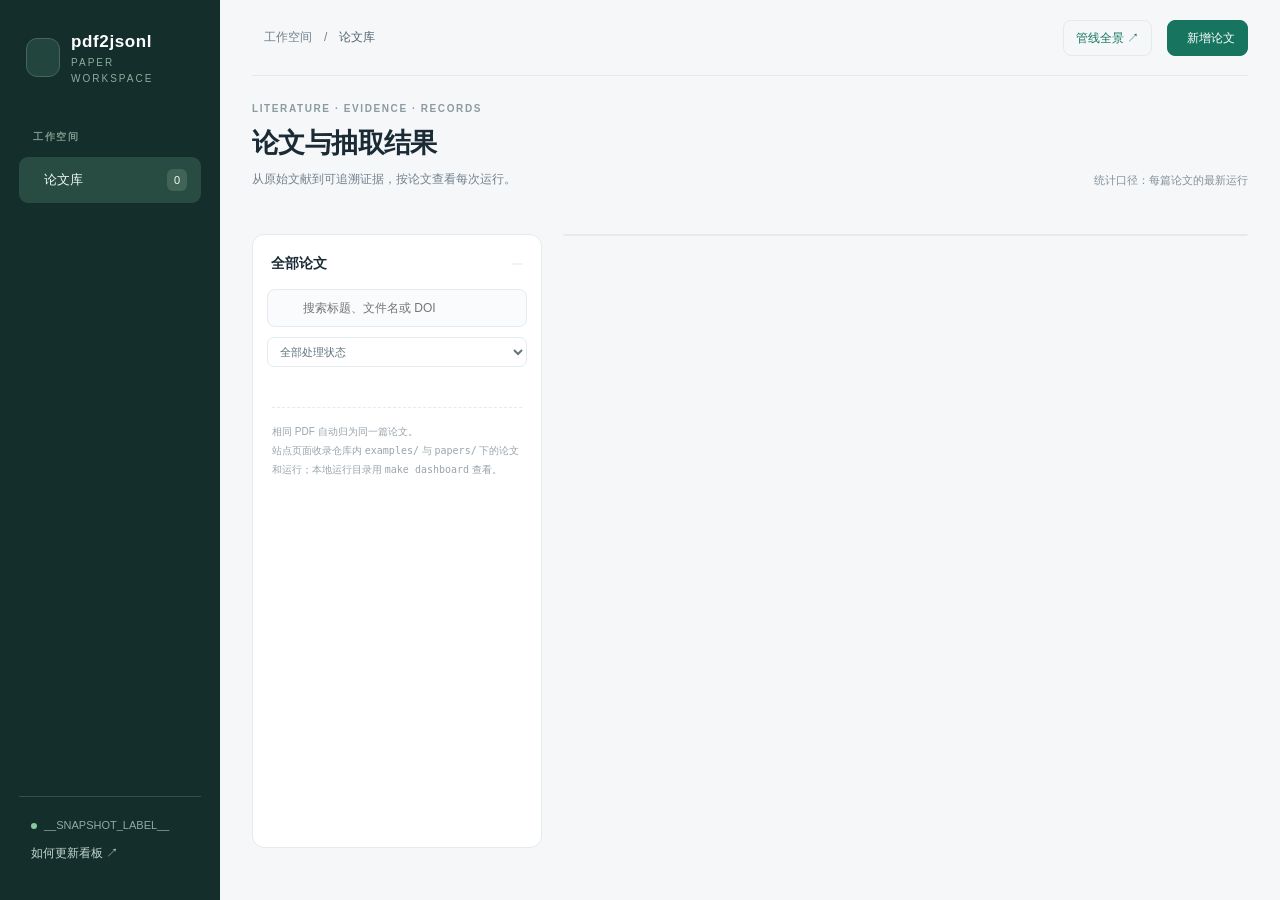
==== commit 87dffba2: "Contract 3.5.1: scope the value-presence check to fact-bearing role A trial extraction of two papers" ====
--- a/site/dashboard.template.html
+++ b/site/dashboard.template.html
@@ -10,7 +10,7 @@
 :root{--bg:#f5f7f9;--surface:#fff;--ink:#1b2b35;--muted:#71808c;--border:#e4eaee;--green:#16745f;--soft:#eaf5f0;--amber:#ad7622;--amber-bg:#fff5e5;--red:#b84c47;--red-bg:#fff0ee;--mono:ui-monospace,SFMono-Regular,Consolas,monospace}
 *{box-sizing:border-box}body{margin:0;background:var(--bg);color:var(--ink);font:14px/1.55 -apple-system,BlinkMacSystemFont,"Segoe UI","PingFang SC","Microsoft YaHei",sans-serif}button,input,select{font:inherit}button,a,input,select{ -webkit-tap-highlight-color:transparent}button,a{touch-action:manipulation}button{cursor:pointer}button:focus-visible,a:focus-visible,input:focus-visible,select:focus-visible,summary:focus-visible{outline:3px solid #a5d9c8;outline-offset:3px}button:disabled{opacity:.45;cursor:default}button{color:inherit}a{color:var(--green);text-decoration:none}a:hover{text-decoration:underline}h1,h2,h3,p{margin:0}svg.icon{width:19px;height:19px;fill:none;stroke:currentColor;stroke-width:1.7;stroke-linecap:round;stroke-linejoin:round;flex:none}.mono,code{font-family:var(--mono)}.muted{color:var(--muted)}.small{font-size:12px}.hidden,[hidden]{display:none!important}
 .sidebar{position:fixed;inset:0 auto 0 0;width:220px;background:#142e2b;color:#b8cdc6;padding:29px 19px;display:flex;flex-direction:column;z-index:2}.brand{display:flex;align-items:center;gap:11px;margin:0 7px 35px;color:#fff}.brand-mark{width:36px;height:39px;display:grid;place-items:center;border:1px solid #47645d;border-radius:11px;background:#22453e}.brand-mark svg{width:23px;height:23px;color:#b5e2c6}.brand strong{font-size:17px;letter-spacing:.6px}.brand small{display:block;font-size:10px;letter-spacing:2px;color:#8fac9f}.nav-label{font-size:10px;font-weight:650;letter-spacing:1.6px;color:#7a9a8d;padding:8px 14px}.side-link{display:flex;gap:11px;align-items:center;padding:12px 14px;margin:4px 0;border-radius:9px;color:#b8cdc6;font-size:13px}.side-link.active{background:#284b42;color:#f0faf5}.side-link:hover{background:#244239;text-decoration:none}.side-count{margin-left:auto;background:#406556;padding:0 7px;line-height:22px;border-radius:6px;font-size:11px}.side-spacer{flex:1}.side-foot{border-top:1px solid #345047;padding:18px 12px 0;font-size:11px;line-height:1.9;color:#8fac9f}.dot{display:inline-block;width:6px;height:6px;border-radius:50%;background:#87c8a0;margin-right:7px}.side-foot button{border:0;background:none;color:#c3d7cf;padding:6px 0;display:block;font-size:12px}
-.shell{margin-left:220px;padding:0 32px 32px;max-width:1960px}.topbar{min-height:76px;display:flex;align-items:center;justify-content:space-between;border-bottom:1px solid var(--border);gap:12px}.crumb{display:flex;align-items:center;gap:12px;color:var(--muted);font-size:12px}.crumb b{color:#51636d;font-weight:550}.top-actions{display:flex;gap:15px;align-items:center}.build-time{font-size:11px;color:#8a979f}.btn{border:1px solid var(--border);border-radius:8px;background:#fff;padding:8px 12px;display:inline-flex;align-items:center;justify-content:center;gap:7px;font-size:12px;white-space:nowrap;line-height:1.5}.btn:hover{background:#f8faf9;text-decoration:none}.btn.primary{background:var(--green);color:#fff;border-color:var(--green)}.btn.primary:hover{background:#115e4d}.btn.ghost{background:transparent}.hero{display:flex;align-items:end;justify-content:space-between;gap:18px;padding:25px 0 22px}.eyebrow{font-size:10px;letter-spacing:1.6px;color:#8c9b9f;font-weight:700;margin-bottom:6px}.hero h1{font-size:27px;letter-spacing:-.6px;font-weight:680}.hero p{font-size:12px;color:var(--muted);margin-top:6px}.hero-meta{color:#839098;font-size:11px;white-space:nowrap}.stats{display:grid;grid-template-columns:repeat(4,minmax(0,1fr));gap:15px;margin-bottom:23px}.stat{background:var(--surface);border:1px solid var(--border);border-radius:12px;padding:17px 19px;display:flex;justify-content:space-between;gap:10px}.stat-label{font-size:12px;color:#74838e}.stat-value{font-size:30px;line-height:1.25;font-weight:650;letter-spacing:-.9px;margin:5px 0 3px;font-variant-numeric:tabular-nums}.stat-note{font-size:10px;color:#94a0a9}.stat-icon{width:33px;height:33px;border-radius:10px;background:#f0f5f2;color:#559481;display:grid;place-items:center}.stat.warn .stat-icon{background:#fff5e7;color:#b88839}.workspace{display:grid;grid-template-columns:290px minmax(0,1fr);gap:21px;align-items:start}.panel{border:1px solid var(--border);background:var(--surface);border-radius:12px;min-width:0}.library{padding:18px 14px;min-height:614px}.library-heading{display:flex;align-items:center;justify-content:space-between;margin:0 4px 14px}.library h2{font-size:14px;font-weight:650}.count-badge{font-size:11px;color:#7e8d96;background:#f1f4f6;border-radius:5px;padding:1px 6px}.searchbox{position:relative;margin-bottom:10px}.searchbox svg{position:absolute;left:11px;top:11px;color:#93a0aa;width:16px;height:16px}.searchbox input{border:1px solid var(--border);border-radius:8px;width:100%;padding:9px 10px 9px 35px;background:#f9fbfc;font-size:12px;min-width:0}.filter-select{border:1px solid var(--border);border-radius:7px;padding:7px 8px;background:#fff;color:#64757f;font-size:11px;max-width:100%}.library .filter-select{width:100%;margin-bottom:18px}.paper-list{display:flex;flex-direction:column;gap:9px;max-height:610px;overflow:auto}.paper-card{border:1px solid transparent;border-radius:9px;text-align:left;padding:13px 12px;background:transparent;width:100%;display:block}.paper-card:hover{background:#f7faf8}.paper-card.selected{background:#eef6f2;border-color:#bcdccd}.paper-card-top{display:flex;gap:8px;align-items:center;margin-bottom:8px}.paper-icon{width:28px;height:32px;background:#fff;border:1px solid #d8e6de;border-radius:5px;display:grid;place-items:center;color:#6b9d85}.paper-title{font-size:12px;font-weight:620;line-height:1.6;display:-webkit-box;-webkit-line-clamp:3;-webkit-box-orient:vertical;overflow:hidden}.paper-meta{font-size:10px;color:#89998f;margin-top:9px;display:flex;justify-content:space-between;gap:6px}.paper-card .status{margin-top:10px}.library-note{margin:22px 5px 1px;padding-top:14px;border-top:1px dashed var(--border);font-size:10px;line-height:1.9;color:#99a4ac}.status{display:inline-flex;align-items:center;gap:5px;background:var(--soft);color:var(--green);font-size:10px;padding:3px 8px;border-radius:5px;white-space:nowrap;font-weight:550}.status:before{content:"";width:4px;height:4px;border-radius:50%;background:currentColor}.status.warn{background:var(--amber-bg);color:var(--amber)}.status.error{background:var(--red-bg);color:var(--red)}.status.neutral{background:#f0f3f5;color:#87939d}.tag{display:inline-block;border:1px solid #e2e8ea;border-radius:4px;background:#f7f9fa;color:#778690;padding:1px 6px;font-size:10px;line-height:1.7;white-space:nowrap}.tag.synthetic{background:#fdf6e8;border-color:#f3e6c7;color:#a38039}.tag.function{background:#f1f6fb;color:#587596;border:0;margin:2px 4px 2px 0}.detail{overflow:hidden}.detail-header{padding:21px 24px 18px}.paper-kicker{display:flex;align-items:center;gap:7px;margin-bottom:10px;flex-wrap:wrap}.detail h2{font-size:20px;line-height:1.45;font-weight:650;letter-spacing:-.4px;max-width:880px;overflow-wrap:anywhere}.meta-row{font-size:11px;color:#82909a;display:flex;align-items:center;flex-wrap:wrap;gap:6px 14px;margin-top:10px}.detail-actions{display:flex;flex-wrap:wrap;align-items:center;justify-content:space-between;gap:12px;margin-top:17px}.action-group{display:flex;gap:7px;flex-wrap:wrap}.run-label{display:flex;align-items:center;gap:6px;font-size:10px;color:#7d8e97;min-width:0}.run-label select{max-width:220px;min-width:0;font-size:10px;padding:7px 8px;border:1px solid var(--border);border-radius:6px;background:#fff;color:#4f626d}.pipeline{display:flex;align-items:center;padding:13px 24px;background:#f7faf8;border-top:1px solid #eef2ef;border-bottom:1px solid #eef2ef;gap:9px;overflow:auto}.pipeline-step{font-size:11px;display:flex;align-items:center;gap:6px;white-space:nowrap;color:#7d8d88}.pipeline-step .step-dot{border-radius:50%;height:16px;width:16px;background:#d7ece0;color:#37815c;display:grid;place-items:center;font-size:9px}.pipeline-step.off .step-dot{background:#e9eeeb;color:#a0afa8}.pipeline-line{height:1px;background:#d7e4dd;flex:1;min-width:9px}.tabs{display:flex;gap:22px;padding:0 24px;border-bottom:1px solid var(--border);overflow:auto}.tab{border:0;border-bottom:2px solid transparent;background:none;padding:14px 0 11px;color:#84909a;font-size:12px;white-space:nowrap}.tab.active{border-bottom-color:var(--green);color:var(--green);font-weight:600}.tab-count{font-size:9px;background:#eef2f4;color:#82919a;border-radius:4px;padding:0 4px;margin-left:5px}.tab.active .tab-count{background:#e5f2eb;color:var(--green)}.tab-content{padding:18px 24px 23px;min-height:334px}.record-toolbar{display:flex;align-items:center;justify-content:space-between;gap:10px;margin-bottom:15px;flex-wrap:wrap}.toolbar-left{display:flex;gap:7px;align-items:center;flex-wrap:wrap}.inline-search{font-size:11px;padding:7px 9px;border:1px solid var(--border);border-radius:6px;width:160px;min-width:0}.record-note{font-size:10px;color:#99a3ab}.table-wrap{overflow:auto;width:100%}table{border-collapse:collapse;width:100%;font-size:11px}th{text-align:left;color:#96a1aa;font-size:10px;font-weight:500;border-bottom:1px solid var(--border);padding:10px 9px;background:#fafbfc;white-space:nowrap}td{padding:12px 9px;border-bottom:1px solid #eff2f4;vertical-align:top}tbody tr:last-child td{border-bottom:0}.record-summary{border:0;background:none;text-align:left;padding:0;color:#405761;font-size:11px;font-weight:550;line-height:1.6;display:-webkit-box;-webkit-line-clamp:2;-webkit-box-orient:vertical;overflow:hidden;max-width:410px}.record-summary:hover{color:var(--green);text-decoration:underline}.kind{color:#738493;font-size:10px;white-space:nowrap}.kind-dot{display:inline-block;width:5px;height:5px;border-radius:2px;background:#85a7b8;margin-right:6px}.page-link{border:0;background:#f3f6f7;color:#6a808d;border-radius:4px;padding:2px 6px;font-size:10px;white-space:nowrap}.row-id{font:9px var(--mono);color:#a2adb4;margin-top:4px}.table-status{font-size:9px;padding:2px 5px}.pagination{display:flex;justify-content:space-between;gap:10px;align-items:center;margin-top:14px;color:#98a3aa;font-size:10px}.pagination .btn{padding:4px 9px;font-size:10px}.empty{padding:42px 18px;text-align:center;color:#98a4ad}.empty svg{width:30px;height:30px;color:#a4bab0;margin-bottom:13px}.empty h3{font-size:14px;font-weight:550;color:#637983;margin-bottom:7px}.empty p{font-size:11px;line-height:1.9;max-width:420px;margin:auto}.issue-banner{border:1px solid #f1e5cc;background:#fffcf5;border-radius:8px;padding:12px 14px;font-size:11px;color:#977845;margin-bottom:12px}.issue-section{margin-bottom:21px}.section-heading{font-size:12px;font-weight:600;display:flex;align-items:center;justify-content:space-between;margin-bottom:10px}.issue-card{border:1px solid var(--border);border-left:3px solid #deb775;border-radius:7px;padding:11px 13px;margin-bottom:8px;font-size:11px}.issue-card.error{border-left-color:#d68681}.issue-code{font:10px var(--mono);color:#ac7c39;margin-bottom:5px}.issue-card p{color:#657782;line-height:1.8}.issue-card .btn{margin-top:7px;padding:4px 8px;font-size:10px}.source-toolbar{display:flex;align-items:center;justify-content:space-between;gap:10px;margin-bottom:12px;flex-wrap:wrap}.source-tools{display:flex;gap:6px;align-items:center}.source-text{white-space:pre-wrap;word-break:break-word;background:#fbfcfd;border:1px solid var(--border);border-radius:8px;padding:25px;max-height:580px;overflow:auto;font:13px/1.85 Georgia,"Times New Roman",serif;color:#4b5c66}.source-text mark{background:#fff0ba;border-radius:2px;color:inherit;padding:2px 0}.pdf-frame{width:100%;height:580px;border:1px solid var(--border);border-radius:8px;background:#f8fafb}.history-card{border:1px solid var(--border);border-radius:8px;padding:14px;margin-bottom:10px;display:flex;gap:14px;align-items:center;justify-content:space-between}.history-card.selected{border-color:#b7d8c8;background:#f5faf7}.history-title{font-size:12px;font-weight:600;margin-bottom:4px}.history-meta{font-size:10px;color:#8c9aa3;margin-top:4px;overflow-wrap:anywhere}.history-metrics{display:flex;gap:13px;color:#82938d;font-size:11px;margin-top:8px}.history-card .btn{padding:6px 9px;font-size:10px}.export-summary{display:grid;grid-template-columns:repeat(auto-fit,minmax(110px,1fr));gap:9px;margin-bottom:18px}.export-stat{background:#f6f9f7;border-radius:8px;padding:13px}.export-stat b{display:block;font-size:22px;font-weight:600;color:#386e59}.export-stat span{font-size:10px;color:#8b9d93}.exports{display:grid;grid-template-columns:repeat(2,minmax(0,1fr));gap:9px}.export-card{border:1px solid var(--border);padding:12px;border-radius:8px;display:flex;justify-content:space-between;align-items:center;gap:9px}.export-card strong{font-size:11px;font-weight:550}.export-card small{display:block;font-size:9px;color:#94a0a9;margin-top:3px}.export-card button{padding:6px;font-size:10px}.group-label{font-size:11px;font-weight:600;color:#7e9287;margin:19px 0 9px}.table-exports{display:flex;flex-wrap:wrap;gap:7px}.scan-notes{margin-bottom:15px;font-size:11px;padding:12px 16px;background:#fff7e9;border:1px solid #f0e3c8;border-radius:8px;color:#927143}.scan-notes summary{cursor:pointer}.scan-notes li{margin:5px 0;overflow-wrap:anywhere}
+.shell{margin-left:220px;padding:0 32px 32px;max-width:1960px}.topbar{min-height:76px;display:flex;align-items:center;justify-content:space-between;border-bottom:1px solid var(--border);gap:12px}.crumb{display:flex;align-items:center;gap:12px;color:var(--muted);font-size:12px}.crumb b{color:#51636d;font-weight:550}.top-actions{display:flex;gap:15px;align-items:center}.build-time{font-size:11px;color:#8a979f}.btn{border:1px solid var(--border);border-radius:8px;background:#fff;padding:8px 12px;display:inline-flex;align-items:center;justify-content:center;gap:7px;font-size:12px;white-space:nowrap;line-height:1.5}.btn:hover{background:#f8faf9;text-decoration:none}.btn.primary{background:var(--green);color:#fff;border-color:var(--green)}.btn.primary:hover{background:#115e4d}.btn.ghost{background:transparent}.hero{display:flex;align-items:end;justify-content:space-between;gap:18px;padding:25px 0 22px}.eyebrow{font-size:10px;letter-spacing:1.6px;color:#8c9b9f;font-weight:700;margin-bottom:6px}.hero h1{font-size:27px;letter-spacing:-.6px;font-weight:680}.hero p{font-size:12px;color:var(--muted);margin-top:6px}.hero-meta{color:#839098;font-size:11px;white-space:nowrap}.stats{display:grid;grid-template-columns:repeat(auto-fit,minmax(190px,1fr));gap:15px;margin-bottom:23px}.stat{background:var(--surface);border:1px solid var(--border);border-radius:12px;padding:17px 19px;display:flex;justify-content:space-between;gap:10px}.stat-label{font-size:12px;color:#74838e}.stat-value{font-size:30px;line-height:1.25;font-weight:650;letter-spacing:-.9px;margin:5px 0 3px;font-variant-numeric:tabular-nums}.stat-note{font-size:10px;color:#94a0a9}.stat-icon{width:33px;height:33px;border-radius:10px;background:#f0f5f2;color:#559481;display:grid;place-items:center}.stat.warn .stat-icon{background:#fff5e7;color:#b88839}.workspace{display:grid;grid-template-columns:290px minmax(0,1fr);gap:21px;align-items:start}.panel{border:1px solid var(--border);background:var(--surface);border-radius:12px;min-width:0}.library{padding:18px 14px;min-height:614px}.library-heading{display:flex;align-items:center;justify-content:space-between;margin:0 4px 14px}.library h2{font-size:14px;font-weight:650}.count-badge{font-size:11px;color:#7e8d96;background:#f1f4f6;border-radius:5px;padding:1px 6px}.searchbox{position:relative;margin-bottom:10px}.searchbox svg{position:absolute;left:11px;top:11px;color:#93a0aa;width:16px;height:16px}.searchbox input{border:1px solid var(--border);border-radius:8px;width:100%;padding:9px 10px 9px 35px;background:#f9fbfc;font-size:12px;min-width:0}.filter-select{border:1px solid var(--border);border-radius:7px;padding:7px 8px;background:#fff;color:#64757f;font-size:11px;max-width:100%}.library .filter-select{width:100%;margin-bottom:18px}.paper-list{display:flex;flex-direction:column;gap:9px;max-height:610px;overflow:auto}.paper-card{border:1px solid transparent;border-radius:9px;text-align:left;padding:13px 12px;background:transparent;width:100%;display:block}.paper-card:hover{background:#f7faf8}.paper-card.selected{background:#eef6f2;border-color:#bcdccd}.paper-card-top{display:flex;gap:8px;align-items:center;margin-bottom:8px}.paper-icon{width:28px;height:32px;background:#fff;border:1px solid #d8e6de;border-radius:5px;display:grid;place-items:center;color:#6b9d85}.paper-title{font-size:12px;font-weight:620;line-height:1.6;display:-webkit-box;-webkit-line-clamp:3;-webkit-box-orient:vertical;overflow:hidden}.paper-meta{font-size:10px;color:#89998f;margin-top:9px;display:flex;justify-content:space-between;gap:6px}.paper-card .status{margin-top:10px}.library-note{margin:22px 5px 1px;padding-top:14px;border-top:1px dashed var(--border);font-size:10px;line-height:1.9;color:#99a4ac}.status{display:inline-flex;align-items:center;gap:5px;background:var(--soft);color:var(--green);font-size:10px;padding:3px 8px;border-radius:5px;white-space:nowrap;font-weight:550}.status:before{content:"";width:4px;height:4px;border-radius:50%;background:currentColor}.status.warn{background:var(--amber-bg);color:var(--amber)}.status.error{background:var(--red-bg);color:var(--red)}.status.neutral{background:#f0f3f5;color:#87939d}.tag{display:inline-block;border:1px solid #e2e8ea;border-radius:4px;background:#f7f9fa;color:#778690;padding:1px 6px;font-size:10px;line-height:1.7;white-space:nowrap}.tag.synthetic{background:#fdf6e8;border-color:#f3e6c7;color:#a38039}.tag.function{background:#f1f6fb;color:#587596;border:0;margin:2px 4px 2px 0}.detail{overflow:hidden}.detail-header{padding:21px 24px 18px}.paper-kicker{display:flex;align-items:center;gap:7px;margin-bottom:10px;flex-wrap:wrap}.detail h2{font-size:20px;line-height:1.45;font-weight:650;letter-spacing:-.4px;max-width:880px;overflow-wrap:anywhere}.meta-row{font-size:11px;color:#82909a;display:flex;align-items:center;flex-wrap:wrap;gap:6px 14px;margin-top:10px}.detail-actions{display:flex;flex-wrap:wrap;align-items:center;justify-content:space-between;gap:12px;margin-top:17px}.action-group{display:flex;gap:7px;flex-wrap:wrap}.run-label{display:flex;align-items:center;gap:6px;font-size:10px;color:#7d8e97;min-width:0}.run-label select{max-width:220px;min-width:0;font-size:10px;padding:7px 8px;border:1px solid var(--border);border-radius:6px;background:#fff;color:#4f626d}.pipeline{display:flex;align-items:center;padding:13px 24px;background:#f7faf8;border-top:1px solid #eef2ef;border-bottom:1px solid #eef2ef;gap:9px;overflow:auto}.pipeline-step{font-size:11px;display:flex;align-items:center;gap:6px;white-space:nowrap;color:#7d8d88}.pipeline-step .step-dot{border-radius:50%;height:16px;width:16px;background:#d7ece0;color:#37815c;display:grid;place-items:center;font-size:9px}.pipeline-step.off .step-dot{background:#e9eeeb;color:#a0afa8}.pipeline-line{height:1px;background:#d7e4dd;flex:1;min-width:9px}.tabs{display:flex;gap:22px;padding:0 24px;border-bottom:1px solid var(--border);overflow:auto}.tab{border:0;border-bottom:2px solid transparent;background:none;padding:14px 0 11px;color:#84909a;font-size:12px;white-space:nowrap}.tab.active{border-bottom-color:var(--green);color:var(--green);font-weight:600}.tab-count{font-size:9px;background:#eef2f4;color:#82919a;border-radius:4px;padding:0 4px;margin-left:5px}.tab.active .tab-count{background:#e5f2eb;color:var(--green)}.tab-content{padding:18px 24px 23px;min-height:334px}.record-toolbar{display:flex;align-items:center;justify-content:space-between;gap:10px;margin-bottom:15px;flex-wrap:wrap}.toolbar-left{display:flex;gap:7px;align-items:center;flex-wrap:wrap}.inline-search{font-size:11px;padding:7px 9px;border:1px solid var(--border);border-radius:6px;width:160px;min-width:0}.record-note{font-size:10px;color:#99a3ab}.table-wrap{overflow:auto;width:100%}table{border-collapse:collapse;width:100%;font-size:11px}th{text-align:left;color:#96a1aa;font-size:10px;font-weight:500;border-bottom:1px solid var(--border);padding:10px 9px;background:#fafbfc;white-space:nowrap}td{padding:12px 9px;border-bottom:1px solid #eff2f4;vertical-align:top}tbody tr:last-child td{border-bottom:0}.record-summary{border:0;background:none;text-align:left;padding:0;color:#405761;font-size:11px;font-weight:550;line-height:1.6;display:-webkit-box;-webkit-line-clamp:2;-webkit-box-orient:vertical;overflow:hidden;max-width:410px}.record-summary:hover{color:var(--green);text-decoration:underline}.kind{color:#738493;font-size:10px;white-space:nowrap}.kind-dot{display:inline-block;width:5px;height:5px;border-radius:2px;background:#85a7b8;margin-right:6px}.page-link{border:0;background:#f3f6f7;color:#6a808d;border-radius:4px;padding:2px 6px;font-size:10px;white-space:nowrap}.row-id{font:9px var(--mono);color:#a2adb4;margin-top:4px}.table-status{font-size:9px;padding:2px 5px}.pagination{display:flex;justify-content:space-between;gap:10px;align-items:center;margin-top:14px;color:#98a3aa;font-size:10px}.pagination .btn{padding:4px 9px;font-size:10px}.empty{padding:42px 18px;text-align:center;color:#98a4ad}.empty svg{width:30px;height:30px;color:#a4bab0;margin-bottom:13px}.empty h3{font-size:14px;font-weight:550;color:#637983;margin-bottom:7px}.empty p{font-size:11px;line-height:1.9;max-width:420px;margin:auto}.issue-banner{border:1px solid #f1e5cc;background:#fffcf5;border-radius:8px;padding:12px 14px;font-size:11px;color:#977845;margin-bottom:12px}.issue-section{margin-bottom:21px}.section-heading{font-size:12px;font-weight:600;display:flex;align-items:center;justify-content:space-between;margin-bottom:10px}.issue-card{border:1px solid var(--border);border-left:3px solid #deb775;border-radius:7px;padding:11px 13px;margin-bottom:8px;font-size:11px}.issue-card.error{border-left-color:#d68681}.issue-code{font:10px var(--mono);color:#ac7c39;margin-bottom:5px}.issue-card p{color:#657782;line-height:1.8}.issue-card .btn{margin-top:7px;padding:4px 8px;font-size:10px}.issue-subsection{margin:0 0 14px}.issue-subheading{font-size:11px;font-weight:600;color:#7c6a4a;margin-bottom:6px}.record-warn{border:0;background:var(--amber-bg);color:var(--amber);border-radius:4px;padding:1px 6px;font-size:9px;white-space:nowrap}.record-warn:hover{background:#f8ead0}.warn-box{border-left:3px solid #deb775}.warn-line{display:flex;gap:7px;align-items:baseline;padding:3px 0;font-size:11px;color:#5f7078;border-top:1px dashed #eadfc8}.warn-line:first-child{border-top:0}.source-toolbar{display:flex;align-items:center;justify-content:space-between;gap:10px;margin-bottom:12px;flex-wrap:wrap}.source-tools{display:flex;gap:6px;align-items:center}.source-text{white-space:pre-wrap;word-break:break-word;background:#fbfcfd;border:1px solid var(--border);border-radius:8px;padding:25px;max-height:580px;overflow:auto;font:13px/1.85 Georgia,"Times New Roman",serif;color:#4b5c66}.source-text mark{background:#fff0ba;border-radius:2px;color:inherit;padding:2px 0}.pdf-frame{width:100%;height:580px;border:1px solid var(--border);border-radius:8px;background:#f8fafb}.history-card{border:1px solid var(--border);border-radius:8px;padding:14px;margin-bottom:10px;display:flex;gap:14px;align-items:center;justify-content:space-between}.history-card.selected{border-color:#b7d8c8;background:#f5faf7}.history-title{font-size:12px;font-weight:600;margin-bottom:4px}.history-meta{font-size:10px;color:#8c9aa3;margin-top:4px;overflow-wrap:anywhere}.history-metrics{display:flex;gap:13px;color:#82938d;font-size:11px;margin-top:8px}.history-card .btn{padding:6px 9px;font-size:10px}.export-summary{display:grid;grid-template-columns:repeat(auto-fit,minmax(110px,1fr));gap:9px;margin-bottom:18px}.export-stat{background:#f6f9f7;border-radius:8px;padding:13px}.export-stat b{display:block;font-size:22px;font-weight:600;color:#386e59}.export-stat span{font-size:10px;color:#8b9d93}.exports{display:grid;grid-template-columns:repeat(2,minmax(0,1fr));gap:9px}.export-card{border:1px solid var(--border);padding:12px;border-radius:8px;display:flex;justify-content:space-between;align-items:center;gap:9px}.export-card strong{font-size:11px;font-weight:550}.export-card small{display:block;font-size:9px;color:#94a0a9;margin-top:3px}.export-card button{padding:6px;font-size:10px}.group-label{font-size:11px;font-weight:600;color:#7e9287;margin:19px 0 9px}.table-exports{display:flex;flex-wrap:wrap;gap:7px}.scan-notes{margin-bottom:15px;font-size:11px;padding:12px 16px;background:#fff7e9;border:1px solid #f0e3c8;border-radius:8px;color:#927143}.scan-notes summary{cursor:pointer}.scan-notes li{margin:5px 0;overflow-wrap:anywhere}
 dialog{border:1px solid #dce5e8;border-radius:15px;padding:0;max-width:min(930px,94vw);width:900px;max-height:88vh;color:var(--ink);box-shadow:0 24px 100px #13392d29}dialog::backdrop{background:#112b275c;backdrop-filter:blur(2px)}.dialog-header{display:flex;justify-content:space-between;align-items:start;padding:21px 25px;border-bottom:1px solid var(--border);gap:20px;background:#fff;position:sticky;top:0;z-index:1}.dialog-header h2{font-size:17px;font-weight:650}.dialog-header p{font-size:10px;color:#96a3ac;margin-top:4px;overflow-wrap:anywhere}.dialog-close{border:0;background:#f2f5f6;border-radius:7px;height:29px;width:29px;flex:none;font-size:18px;color:#7c8d95}.dialog-body{padding:20px 25px 25px}.quote-card{padding:15px 18px;background:#f0f7f3;border-radius:9px;margin-bottom:18px}.quote-card .quote-label{font-size:10px;color:#6f9583;margin-bottom:8px}.quote-card blockquote{margin:0;font:13px/1.85 Georgia,serif;color:#496d59;white-space:pre-wrap}.quote-card button{margin-top:11px;font-size:10px;padding:5px 8px}.field-controls{display:flex;justify-content:space-between;align-items:center;margin-bottom:10px;font-size:11px;color:#83958d}.field-table th:nth-child(1){width:28%}.field-table th:nth-child(2){width:31%}.field-table td{overflow-wrap:anywhere}.field-table .field-path{font:10px var(--mono);color:#58778a}.field-table .value{white-space:pre-wrap;font-size:11px;color:#425761;max-width:310px}.raw-json{background:#f6f8fa;padding:15px;border:1px solid var(--border);border-radius:8px;overflow:auto;max-height:360px;font:10px/1.7 var(--mono)}.json-details{font-size:11px;color:#778c96;margin-top:17px}.json-details summary{cursor:pointer}.guide-step{display:flex;align-items:start;gap:13px;margin:0 0 22px}.guide-number{height:23px;width:23px;display:grid;place-items:center;flex:none;background:var(--soft);border-radius:7px;font-size:11px;color:var(--green)}.guide-step h3{font-size:13px;margin:0 0 4px}.guide-step p{font-size:12px;color:#88969e;line-height:1.9}.command{display:flex;align-items:center;gap:10px;justify-content:space-between;background:#f3f6f5;border-radius:7px;padding:10px 12px;margin:9px 0;font:11px/1.7 var(--mono);overflow-wrap:anywhere}.command button{flex:none}.toast{position:fixed;bottom:28px;left:50%;transform:translateX(-50%);background:#214b3e;color:#fff;padding:11px 19px;border-radius:9px;font-size:12px;box-shadow:0 5px 25px #203c3029;z-index:20;opacity:0;pointer-events:none;transition:opacity .15s}.toast.show{opacity:1}
 @media(min-width:1650px){.workspace{grid-template-columns:330px minmax(0,1fr)}.record-summary{max-width:650px}.shell{padding-inline:40px}}@media(max-width:1150px){.sidebar{width:188px;padding-inline:12px}.shell{margin-left:188px;padding-inline:21px}.workspace{grid-template-columns:250px minmax(0,1fr);gap:15px}.detail-header,.tab-content{padding-inline:18px}.tabs{padding-inline:18px;gap:17px}.build-time{display:none}.hero h1{font-size:24px}.stats{gap:9px}.stat{padding:14px}.stat-note{font-size:9px}.run-label{flex-wrap:wrap}.exports{grid-template-columns:1fr}}@media(max-width:900px){.sidebar{display:none}.shell{margin-left:0;padding-inline:18px}.workspace{grid-template-columns:1fr}.library{min-height:0}.paper-list{max-height:200px}.library-note{display:none}.hero-meta{display:none}.topbar{min-height:61px}.detail h2{font-size:19px}.library{padding:14px}.library .filter-select{margin-bottom:10px}}@media(max-width:520px){.shell{padding-inline:10px}.stats{grid-template-columns:repeat(2,minmax(0,1fr))}.hero h1{font-size:23px}.hero{padding-top:20px}.top-actions .btn.ghost{display:none}.top-actions{gap:6px}.crumb{gap:7px}.detail-header,.tab-content{padding-inline:13px}.tabs{padding-inline:13px;gap:17px}.pipeline{padding-inline:13px;gap:6px}.pipeline-step{font-size:10px}.detail-actions{align-items:start}.run-label select{max-width:210px}.source-text{padding:15px;font-size:12px}.export-summary{gap:6px}.export-stat{padding:10px}.history-card{align-items:start}.dialog-header,.dialog-body{padding-inline:16px}.field-table .field-path{font-size:9px}}
 </style>
@@ -35,7 +35,7 @@
   </div>
 </main>
 <dialog id="record-dialog" aria-labelledby="record-dialog-title"></dialog>
-<dialog id="guide-dialog" aria-labelledby="guide-title"><div class="dialog-header"><div><h2 id="guide-title">添加论文与更新看板</h2><p>PDF、运行结果和论文历史会在生成看板时自动汇总。</p></div><button class="dialog-close" type="button" data-close="guide-dialog" aria-label="关闭">×</button></div><div class="dialog-body"><div class="guide-step"><span class="guide-number">1</span><div><h3>将 PDF 放入仓库</h3><p>建议放在 <code>papers/</code>。尚未抽取的文献也会出现在论文列表中。</p></div></div><div class="guide-step"><span class="guide-number">2</span><div><h3>运行抽取流程</h3><p>使用 pdf2jsonl 处理论文，将结果保存在仓库内。默认 agent 模式需要模型填写候选，再执行 finalize。</p><div class="command"><span>skills/pdf2jsonl/scripts/pdf2jsonl papers/paper.pdf --out-dir out/paper --bundle</span><button class="btn" type="button" data-copy="skills/pdf2jsonl/scripts/pdf2jsonl papers/paper.pdf --out-dir out/paper --bundle">复制</button></div></div></div><div class="guide-step"><span class="guide-number">3</span><div><h3>重新生成，然后刷新页面</h3><div class="command"><span>make dashboard</span><button class="btn" type="button" data-copy="make dashboard">复制</button></div><p>看板展示生成时的数据快照，不会自行启动模型或修改论文数据。</p><p>要让论文出现在发布站点的论文页，把 PDF 和运行结果放在 <code>papers/</code> 或 <code>examples/</code> 下并提交；<code>make site</code> 与 Pages 工作流只收录这两个目录。</p></div></div></div></dialog>
+<dialog id="guide-dialog" aria-labelledby="guide-title"><div class="dialog-header"><div><h2 id="guide-title">添加论文与更新看板</h2><p>PDF、运行结果、语义校验与论文历史会在生成看板时自动汇总。</p></div><button class="dialog-close" type="button" data-close="guide-dialog" aria-label="关闭">×</button></div><div class="dialog-body"><div class="guide-step"><span class="guide-number">1</span><div><h3>将 PDF 放入仓库</h3><p>建议放在 <code>papers/</code>。尚未抽取的文献也会出现在论文列表中；补充材料随正文一起放入，运行应以 <code>--supplement</code> 声明，看板会把它显示为论文的一部分。</p></div></div><div class="guide-step"><span class="guide-number">2</span><div><h3>运行抽取流程</h3><p>使用 pdf2jsonl 处理论文，将结果保存在仓库内。默认 agent 模式需要模型填写候选，再执行 finalize。</p><div class="command"><span>skills/pdf2jsonl/scripts/pdf2jsonl papers/paper.pdf --out-dir out/paper --bundle</span><button class="btn" type="button" data-copy="skills/pdf2jsonl/scripts/pdf2jsonl papers/paper.pdf --out-dir out/paper --bundle">复制</button></div></div></div><div class="guide-step"><span class="guide-number">3</span><div><h3>（可选）运行语义校验</h3><p>由独立校验者判断引文是否陈述了该取值、两条记录是否以该方式相连，并给出记录冲突与疑似漏抽。报告写到记录的 <code>review/</code> 旁。</p><div class="command"><span>bdc verify tasks out/paper.jsonl --out review/ &amp;&amp; bdc verify apply out/paper.jsonl --verdicts review/paper.verify.verdicts.json --out review/</span><button class="btn" type="button" data-copy="bdc verify tasks out/paper.jsonl --out review/ &amp;&amp; bdc verify apply out/paper.jsonl --verdicts review/paper.verify.verdicts.json --out review/">复制</button></div><p>复核状态以 <code>&lt;stem&gt;.verified.jsonl</code> 为准；看板读取它，不自行改写记录。</p></div></div><div class="guide-step"><span class="guide-number">4</span><div><h3>重新生成，然后刷新页面</h3><div class="command"><span>make dashboard</span><button class="btn" type="button" data-copy="make dashboard">复制</button></div><p>看板展示生成时的数据快照，不会自行启动模型或修改论文数据。</p><p>要让论文出现在发布站点的论文页，把 PDF 和运行结果放在 <code>papers/</code> 或 <code>examples/</code> 下并提交；<code>make site</code> 与 Pages 工作流只收录这两个目录。</p></div></div></div></dialog>
 <div class="toast" id="toast" role="status" aria-live="polite"></div>
 <script id="dashboard-data" type="application/json">/*__DASHBOARD_DATA__*/null</script>
 <script>
@@ -55,34 +55,49 @@
 function jsonl(rows){return rows.map(r=>JSON.stringify(r)).join('\n')+(rows.length?'\n':'')}
 function csv(rows){const cols=[...new Set(rows.flatMap(r=>Object.keys(r)))];if(!cols.length)return 'record_id\r\n';const cell=x=>{const v=x==null?'':typeof x==='object'?JSON.stringify(x):String(x);return '"'+v.replaceAll('"','""')+'"'};return '\uFEFF'+[cols,...rows.map(r=>cols.map(c=>r[c]))].map(row=>row.map(cell).join(',')).join('\r\n')+'\r\n'}
 const KINDS={claim:'结论',observation:'论文观测',method:'方法',analysis_result:'分析结果',phenotype_observation:'表型观测',environment_observation:'环境观测',genotype_observation:'基因型观测',asset_manifest:'资产记录',tool_spec:'工具规范'};
+const VERDICTS={supported:'支持',not_supported:'不支持',uncertain:'无法判断'};
+const REVIEW_LABEL={pending_review:'待复核',auto_validated:'校验通过',model_verified:'模型核验通过',expert_approved:'专家通过',rejected:'专家否决'};
 const STATUS={complete:['已完成',''],review:['已完成 · 待复核','warn'],problem:['输出异常','error'],prepared:['等待抽取 / 完成','neutral'],unprocessed:['待处理','neutral']};
-let state={paper:DATA.papers[0]?.id||'',run:'',tab:'records',recordPage:1,kind:'all',review:'all',recordQuery:'',sourcePage:1,quote:'',sourceMode:'text'};
+let state={paper:DATA.papers[0]?.id||'',run:'',tab:'records',recordPage:1,kind:'all',review:'all',warn:'all',recordQuery:'',sourcePage:1,sourcePart:'',quote:'',sourceMode:'text'};
 const params=new URLSearchParams(location.hash.slice(1));if(DATA.papers.some(p=>p.id===params.get('paper')))state.paper=params.get('paper');
 function paper(){return DATA.papers.find(p=>p.id===state.paper)}
 function run(){const p=paper();return p?.runs.find(r=>r.id===state.run)||p?.runs[0]}
 function updateHash(){const q=new URLSearchParams();if(state.paper)q.set('paper',state.paper);try{history.replaceState(null,'','#'+q.toString())}catch{}}
-function setPaper(id){state={...state,paper:id,run:'',tab:'records',recordPage:1,kind:'all',review:'all',recordQuery:'',sourcePage:1,quote:'',sourceMode:'text'};updateHash();renderList();renderDetail()}
-function chooseRun(id){state.run=id;state.recordPage=1;state.kind='all';state.review='all';state.recordQuery='';renderDetail()}
+function setPaper(id){state={...state,paper:id,run:'',tab:'records',recordPage:1,kind:'all',review:'all',warn:'all',recordQuery:'',sourcePage:1,sourcePart:'',quote:'',sourceMode:'text'};updateHash();renderList();renderDetail()}
+function chooseRun(id){state.run=id;state.recordPage=1;state.kind='all';state.review='all';state.warn='all';state.recordQuery='';renderDetail()}
 function empty(title,message){const n=el('div','empty');n.append(icon('file'),el('h3','',title),el('p','',message));return n}
 function showGuide(){document.getElementById('guide-dialog').showModal()}
-function renderStats(){const container=document.getElementById('stats');clear(container);const s=DATA.summary;for(const [name,value,note,glyph,warn]of [['论文总数',s.papers,`${s.runs} 次运行，按 PDF 内容归档`,'library',false],['已处理论文',s.processed,'可查看原文、记录和运行报告','check',false],['有效记录',s.records,'按最新运行汇总，包含资产记录','table',false],['待复核记录',s.pending,'原文与校验问题保留供核对','warning',true]]){const n=el('div','stat'+(warn?' warn':''));const text=el('div');text.append(el('div','stat-label',name),el('div','stat-value',value),el('div','stat-note',note));const image=el('div','stat-icon');image.append(icon(glyph));n.append(text,image);container.append(n)}}
+function renderStats(){const container=document.getElementById('stats');clear(container);const s=DATA.summary;const selective=s.selective_presence>0?`其中 ${s.selective_presence} 次按 3.5.1 只核验事实类字段`:'取值核验尚未按字段作用域收窄';const verified=s.verified?`${s.verified} 次运行已过语义校验`:'尚未运行 bdc verify';for(const [name,value,note,glyph,warn]of [['论文总数',s.papers,`${s.runs} 次运行，按 PDF 内容归档`,'library',false],['已处理论文',s.processed,'可查看原文、记录和运行报告','check',false],['有效记录',s.records,'按最新运行汇总，包含资产记录','table',false],['待复核记录',s.pending,'结构校验与语义校验退回复核的记录','warning',true],['取值核验提示',s.value_flags||0,`${s.value_records||0} 条记录；${selective}`,'search',true],['语义校验',s.verified||0,`${verified}；已提升 ${s.reviewed||0}`,'layers',false]]){const n=el('div','stat'+(warn?' warn':''));const text=el('div');text.append(el('div','stat-label',name),el('div','stat-value',value),el('div','stat-note',note));const image=el('div','stat-icon');image.append(icon(glyph));n.append(text,image);container.append(n)}}
 function filteredPapers(){const q=document.getElementById('paper-search').value.trim().toLowerCase();const f=document.getElementById('status-filter').value;return DATA.papers.filter(p=>(!q||[p.title,p.filename,p.doi,p.crop,...p.pdf_paths].join(' ').toLowerCase().includes(q))&&(f==='all'||f==='processed'&&p.runs.length||f===p.status))}
 function renderList(){const list=document.getElementById('paper-list');clear(list);const visible=filteredPapers();document.getElementById('list-count').textContent=visible.length;for(const p of visible){const b=button('',()=>setPaper(p.id),'paper-card'+(p.id===state.paper?' selected':''));b.setAttribute('aria-pressed',String(p.id===state.paper));const top=el('div','paper-card-top');const ic=el('span','paper-icon');ic.append(icon('file'));top.append(ic,el('span','tag','PDF'));if(p.synthetic)top.append(el('span','tag synthetic','合成示例'));b.append(top,el('div','paper-title',p.title));const meta=el('div','paper-meta');meta.append(el('span','',`${p.year||'年份未记录'} · ${p.page_count||'—'} 页`),el('span','',`${p.runs.length} 次运行`));b.append(meta,status(...STATUS[p.status]));list.append(b)}if(!visible.length)list.append(empty('没有匹配的论文','调整关键词或处理状态筛选。'));return visible}
 function filterPapers(){const visible=filteredPapers();if(!visible.some(p=>p.id===state.paper)){setPaper(visible[0]?.id||'')}else{renderList();renderDetail()}}
-function renderDetail(){const host=document.getElementById('detail');clear(host);const p=paper();if(!p){host.append(empty(DATA.papers.length?'未找到匹配论文':'还没有论文','将 PDF 放入仓库，运行 make dashboard 后即可在这里查看。'));return}const r=run();const header=el('div','detail-header');const kicker=el('div','paper-kicker');kicker.append(el('span','tag','PDF 文献'));if(p.synthetic)kicker.append(el('span','tag synthetic','合成测试样本'));const selectedStatus=r?(!r.integrity_ok?'problem':r.counts.rejected||r.counts.pending||r.counts.audit_flags?'review':'complete'):p.status;kicker.append(status(...STATUS[selectedStatus]));header.append(kicker,el('h2','',p.title));const meta=el('div','meta-row');for(const value of [`${p.page_count||'—'} 页`,p.year?`${p.year} 年`:null,p.crop?`作物 · ${p.crop}`:null,p.doi?`DOI · ${p.doi}`:null])if(value)meta.append(el('span','',value));header.append(meta);const actions=el('div','detail-actions');const left=el('div','action-group');if(p.pdf_url){const a=anchor('查看 PDF ↗',p.pdf_url);left.append(a)}else left.append(el('span','muted small','原 PDF 未收录'));if(r)left.append(button('下载 JSONL',()=>download(`${p.filename.replace(/\.pdf$/i,'')}.jsonl`,r.raw_outputs?.records??jsonl(r.records),'application/x-ndjson'),'btn primary'));actions.append(left);if(p.runs.length){const label=el('label','run-label','运行记录');const sel=el('select');sel.id='run-select';sel.setAttribute('aria-label','选择运行记录');for(const x of p.runs){const op=el('option','',`${date(x.created_at,true)} · ${x.name}`);op.value=x.id;sel.append(op)}sel.value=r.id;sel.addEventListener('change',()=>chooseRun(sel.value));label.append(sel);actions.append(label)}header.append(actions);host.append(header);renderPipeline(host,p,r);const tabs=el('div','tabs');tabs.setAttribute('role','tablist');const issueCount=r?r.errors.length+r.warnings.length+r.counts.audit_flags+r.notes.length:0;for(const [key,label,count]of [['records','抽取记录',r?.records.length],['source','原文与证据',p.page_count],['issues','校验与审计',issueCount],['history','运行历史',p.runs.length],['exports','导出文件',null]]){const b=button(label,()=>{state.tab=key;renderDetail()},'tab'+(state.tab===key?' active':''));b.setAttribute('role','tab');b.setAttribute('aria-selected',String(state.tab===key));b.dataset.tab=key;if(count!=null)b.append(el('span','tab-count',count));tabs.append(b)}host.append(tabs);const body=el('div','tab-content');body.id='tab-content';body.setAttribute('role','tabpanel');host.append(body);if(state.tab==='source')renderSource(body,p,r);else if(state.tab==='history')renderHistory(body,p,r);else if(!r)body.append(empty(p.tasks.length?'抽取任务已准备':'尚未运行抽取',p.tasks.length?'任务正在等待模型候选或 finalize。完成后重新生成看板即可查看结果。':'这篇 PDF 已被收录，运行 pdf2jsonl 后即可查看抽取记录。'));else if(state.tab==='records')renderRecords(body,r);else if(state.tab==='issues')renderIssues(body,r);else renderExports(body,p,r)}
-function renderPipeline(host,p,r){const n=el('div','pipeline');const values=[['文档收录',!!p.pdf_url],['文本解析',!!r||!!p.tasks.length],['候选抽取',!!r||p.tasks.some(t=>t.has_candidates)],['记录校验',!!r&&!!r.validation.report_format],['结果输出',!!r&&!!r.urls.records]];values.forEach(([label,done],i)=>{if(i)n.append(el('span','pipeline-line'));const item=el('span','pipeline-step'+(done?'':' off'));item.append(el('span','step-dot',done?'✓':i+1),el('span','',label));n.append(item)});host.append(n)}
+function renderDetail(){const host=document.getElementById('detail');clear(host);const p=paper();if(!p){host.append(empty(DATA.papers.length?'未找到匹配论文':'还没有论文','将 PDF 放入仓库，运行 make dashboard 后即可在这里查看。'));return}const r=run();const header=el('div','detail-header');const kicker=el('div','paper-kicker');kicker.append(el('span','tag','PDF 文献'));if(p.synthetic)kicker.append(el('span','tag synthetic','合成测试样本'));const selectedStatus=r?(!r.integrity_ok?'problem':r.counts.rejected||r.counts.pending||r.counts.audit_flags?'review':'complete'):p.status;kicker.append(status(...STATUS[selectedStatus]));header.append(kicker,el('h2','',p.title));const meta=el('div','meta-row');for(const value of [`${p.page_count||'—'} 页`,p.year?`${p.year} 年`:null,p.crop?`作物 · ${p.crop}`:null,p.doi?`DOI · ${p.doi}`:null])if(value)meta.append(el('span','',value));header.append(meta);const actions=el('div','detail-actions');const left=el('div','action-group');if(p.pdf_url){const a=anchor('查看 PDF ↗',p.pdf_url);left.append(a)}else left.append(el('span','muted small','原 PDF 未收录'));for(const s of p.supplements||[])if(s.pdf_url)left.append(anchor('补充材料 ↗',s.pdf_url));if(r)left.append(button('下载 JSONL',()=>download(`${p.filename.replace(/\.pdf$/i,'')}.jsonl`,r.raw_outputs?.records??jsonl(r.records),'application/x-ndjson'),'btn primary'));actions.append(left);if(p.runs.length){const label=el('label','run-label','运行记录');const sel=el('select');sel.id='run-select';sel.setAttribute('aria-label','选择运行记录');for(const x of p.runs){const op=el('option','',`${date(x.created_at,true)} · ${x.name}`);op.value=x.id;sel.append(op)}sel.value=r.id;sel.addEventListener('change',()=>chooseRun(sel.value));label.append(sel);actions.append(label)}header.append(actions);host.append(header);renderPipeline(host,p,r);const tabs=el('div','tabs');tabs.setAttribute('role','tablist');const issueCount=r?r.errors.length+r.warnings.length+r.counts.audit_flags+(r.counts.workflow_flags||0)+(r.source_parts&&r.source_parts.complete===false?1:0)+r.notes.length:0;for(const [key,label,count]of [['records','抽取记录',r?.records.length],['workflow','研究流程',r?.derived?.workflow?r.derived.workflow.nodes.length:null],['source','原文与证据',p.page_count],['verify','语义校验',r?.verification?(r.verification.findings?.length||0):null],['issues','校验与审计',issueCount],['history','运行历史',p.runs.length],['exports','导出文件',null]]){const b=button(label,()=>{state.tab=key;renderDetail()},'tab'+(state.tab===key?' active':''));b.setAttribute('role','tab');b.setAttribute('aria-selected',String(state.tab===key));b.dataset.tab=key;if(count!=null)b.append(el('span','tab-count',count));tabs.append(b)}host.append(tabs);const body=el('div','tab-content');body.id='tab-content';body.setAttribute('role','tabpanel');host.append(body);if(state.tab==='source')renderSource(body,p,r);else if(state.tab==='history')renderHistory(body,p,r);else if(!r)body.append(empty(p.tasks.length?'抽取任务已准备':'尚未运行抽取',p.tasks.length?'任务正在等待模型候选或 finalize。完成后重新生成看板即可查看结果。':'这篇 PDF 已被收录，运行 pdf2jsonl 后即可查看抽取记录。'));else if(state.tab==='records')renderRecords(body,r);else if(state.tab==='workflow')renderWorkflow(body,r);else if(state.tab==='verify')renderVerify(body,r);else if(state.tab==='issues')renderIssues(body,r);else renderExports(body,p,r)}
+function renderPipeline(host,p,r){const n=el('div','pipeline');const values=[['文档收录',!!p.pdf_url],['文本解析',!!r||!!p.tasks.length],['候选抽取',!!r||p.tasks.some(t=>t.has_candidates)],['记录校验',!!r&&!!r.validation.report_format],['语义校验',!!r&&!!r.verification],['记录派生',!!r&&!!r.derived],['结果输出',!!r&&!!r.urls.records]];values.forEach(([label,done],i)=>{if(i)n.append(el('span','pipeline-line'));const item=el('span','pipeline-step'+(done?'':' off'));item.append(el('span','step-dot',done?'✓':i+1),el('span','',label));n.append(item)});host.append(n)}
 function summary(record){const c=record.common||{},a=record.agent||{},s=record.skills||{};if(a.finding_text||a.result_interpretation||a.breeding_relevance)return a.finding_text||a.result_interpretation||a.breeding_relevance;if(c.record_kind==='asset_manifest')return `PDF 资产 · ${c.asset_format||'文件'} · ${c.asset_size_bytes||0} bytes`;if(s.software_name)return `${s.software_name}${s.software_version?' '+s.software_version:''}${s.method_name?' · '+s.method_name:''}`;if(c.measurement_value!==undefined)return `${(c.germplasm_names||[]).join(' / ')} ${c.environment_code||''} · ${c.measurement_name||'观测值'} ${c.measurement_value} ${c.measurement_unit||''}`;if(a.lod_score!==undefined)return `${(c.qtl_names||[]).join(' / ')} · LOD ${a.lod_score}`;if(a.pve_percent!==undefined)return `${(c.qtl_names||[]).join(' / ')} · 表型变异解释率 ${a.pve_percent}%`;if(a.effect_estimate!==undefined)return `${(c.qtl_names||[]).join(' / ')} · 效应 ${a.effect_estimate} ${a.effect_unit||''}`;if(c.original_value)return `${(c.trait_names||[]).join(' / ')||'观测值'} · ${c.original_value} ${c.original_unit||''}`;return s.method_name||c.trait_measurement_protocol||c.source_quote||c.record_id||'查看记录'}
 function selectControl(label,values,current,onChange){const s=el('select','filter-select');s.setAttribute('aria-label',label);for(const[value,name]of values){const o=el('option','',name);o.value=value;s.append(o)}s.value=current;s.addEventListener('change',()=>onChange(s.value));return s}
-function renderRecords(body,r){clear(body);const toolbar=el('div','record-toolbar');const left=el('div','toolbar-left');left.append(selectControl('记录类型',[['all','全部记录类型'],...Object.entries(r.counts.by_kind).map(([k,v])=>[k,`${KINDS[k]||k} (${v})`])],state.kind,v=>{state.kind=v;state.recordPage=1;renderRecords(body,r)}),selectControl('复核状态',[['all','全部复核状态'],['auto_validated','自动校验通过'],['pending_review','待人工复核'],['expert_approved','专家通过']],state.review,v=>{state.review=v;state.recordPage=1;renderRecords(body,r)}));const search=el('input','inline-search');search.type='search';search.placeholder='搜索记录内容';search.setAttribute('aria-label','搜索记录内容');search.value=state.recordQuery;search.addEventListener('input',()=>{state.recordQuery=search.value;state.recordPage=1;renderRecordTable(tableArea,r)});left.append(search);toolbar.append(left,el('span','record-note','点击记录，查看字段含义与证据'));body.append(toolbar);const tableArea=el('div');body.append(tableArea);renderRecordTable(tableArea,r)}
-function renderRecordTable(host,r){clear(host);const q=state.recordQuery.trim().toLowerCase();const rows=r.records.filter(x=>(state.kind==='all'||x.common?.record_kind===state.kind)&&(state.review==='all'||x.common?.review_status===state.review)&&(!q||JSON.stringify(x).toLowerCase().includes(q)));if(!rows.length){host.append(empty('没有匹配的记录','尝试切换记录类型、复核状态或搜索词。'));return}const size=7,total=Math.ceil(rows.length/size);state.recordPage=Math.min(state.recordPage,total);const table=el('table');const thead=el('thead');const tr=el('tr');for(const label of ['类型','抽取内容','来源','复核状态'])tr.append(el('th','',label));thead.append(tr);table.append(thead);const tbody=el('tbody');for(const record of rows.slice((state.recordPage-1)*size,state.recordPage*size)){const c=record.common||{};const row=el('tr');row.dataset.recordId=c.record_id;const kind=el('td','kind');kind.append(el('span','kind-dot'),document.createTextNode(KINDS[c.record_kind]||c.record_kind||'未知'));const text=el('td');text.append(button(summary(record),()=>openRecord(record),'record-summary'),el('div','row-id',(c.record_id||'').slice(0,20)+'…'));const source=el('td');if(c.source_page)source.append(button(`P. ${c.source_page}`,()=>showEvidence(record),'page-link'));else source.append(el('span','muted','—'));const review=el('td');review.append(status(c.review_status==='pending_review'?'待复核':c.review_status==='auto_validated'?'校验通过':c.review_status||'未标记',c.review_status==='pending_review'?'warn':''));review.firstChild.classList.add('table-status');row.append(kind,text,source,review);tbody.append(row)}table.append(tbody);const wrap=el('div','table-wrap');wrap.append(table);host.append(wrap);const pagination=el('div','pagination');pagination.append(el('span','',`共 ${rows.length} 条记录 · 第 ${state.recordPage} / ${total} 页`));const controls=el('div','action-group');const prev=button('←',()=>{state.recordPage--;renderRecordTable(host,r)});prev.disabled=state.recordPage===1;prev.setAttribute('aria-label','上一页记录');const next=button('→',()=>{state.recordPage++;renderRecordTable(host,r)});next.disabled=state.recordPage===total;next.setAttribute('aria-label','下一页记录');controls.append(prev,next);pagination.append(controls);host.append(pagination)}
-function showEvidence(record){const c=record.common||{};state.sourcePage=c.source_page||1;state.quote=c.source_quote||'';state.sourceMode='text';state.tab='source';const d=document.getElementById('record-dialog');if(d.open)d.close();renderDetail();document.querySelector('.source-text mark')?.scrollIntoView({block:'nearest'})}
-function renderSource(body,p,r){const toolbar=el('div','source-toolbar');const tools=el('div','source-tools');const pages=p.pages.length;if(pages){state.sourcePage=Math.max(1,Math.min(state.sourcePage,pages));tools.append(selectControl('PDF 页码',p.pages.map(x=>[String(x.page),`第 ${x.page} 页 / 共 ${pages} 页`]),String(state.sourcePage),v=>{state.sourcePage=Number(v);state.quote='';renderDetail()}));for(const[key,label]of [['text','文本'],['pdf','PDF']]){const b=button(label,()=>{state.sourceMode=key;renderDetail()},'btn'+(state.sourceMode===key?' primary':''));b.setAttribute('aria-pressed',String(state.sourceMode===key));tools.append(b)}}toolbar.append(tools);if(p.pdf_url)toolbar.append(anchor('打开原 PDF ↗',p.pdf_url+'#page='+state.sourcePage));body.append(toolbar);if(state.sourceMode==='pdf'&&p.pdf_url){const frame=el('iframe','pdf-frame');frame.title='论文 PDF 预览';frame.src=p.pdf_url+'#page='+state.sourcePage;frame.loading='lazy';body.append(frame);return}if(!pages){body.append(empty('原文文本不可用',p.notes.join(' ')||'原 PDF 未收录。记录详情中仍可查看抽取时保留的证据引文。'));return}const block=el('div','source-text');const text=p.pages[state.sourcePage-1].text||'这一页没有可提取的文本层。';if(state.quote){const escaped=state.quote.trim().split(/\s+/).map(x=>x.replace(/[.*+?^${}()|[\]\\]/g,'\\$&')).join('\\s+');const match=new RegExp(escaped,'i').exec(text);if(match){block.append(document.createTextNode(text.slice(0,match.index)),el('mark','',match[0]),document.createTextNode(text.slice(match.index+match[0].length)))}else block.textContent=text}else block.textContent=text;body.append(block)}
+function warnFamilies(r){const g=r.warning_summary?.groups||{};return Object.entries(g).filter(([,v])=>v.count>0).map(([k,v])=>[k,`${v.label} (${v.records})`])}
+function manifestWarnings(r,recordId){const c=r._warnByRecord||(r._warnByRecord=buildWarnIndex(r));return c[recordId]||[]}
+function buildWarnIndex(r){const map={};for(const w of r.warnings||[]){if(!w.record_id)continue;(map[w.record_id]||(map[w.record_id]=[])).push(w)}return map}
+const WARN_PREFIX={value:['VALUE_','DOCUMENT_VALUE_','EVIDENCE_PAGE_CORRECTED','EVIDENCE_TABLE_NOT_ON_PAGE','EVIDENCE_CELL_KEY_NOT_ON_PAGE'],rule:['RULE_'],link:['CANDIDATE_LINK_','UNRESOLVED_LINK','LINK_'],source:['SOURCE_PART_'],integrity:['OUTPUT_INTEGRITY'],other:[]};
+function matchFamily(code,family){if(family==='other')return false;return WARN_PREFIX[family].some(p=>String(code||'').startsWith(p))}
+function warnRecords(r,family){const ids=new Set();for(const w of r.warnings||[]){if(w.record_id&&matchFamily(w.code,family))ids.add(w.record_id)}return ids}
+function presenceNote(p){return p.selective?`本次运行按 3.5.1 的 evidence_policy.value_presence_roles 只核验了事实类字段（${(p.checked||[]).join('、')}）；转述类字段（assumption / 方法 / 条件等）不参与该检查。`: '本次运行的画像没有 value_presence_roles，核验了全部字段，因此其取值提示数量与 3.5.1 及以后的运行不可直接比较（docs/review.md）。'}
+function renderRecords(body,r){clear(body);const toolbar=el('div','record-toolbar');const left=el('div','toolbar-left');const filters=[selectControl('记录类型',[['all','全部记录类型'],...Object.entries(r.counts.by_kind).map(([k,v])=>[k,`${KINDS[k]||k} (${v})`])],state.kind,v=>{state.kind=v;state.recordPage=1;renderRecords(body,r)}),selectControl('复核状态',[['all','全部复核状态'],['auto_validated','自动校验通过'],['pending_review','待人工复核'],['expert_approved','专家通过']],state.review,v=>{state.review=v;state.recordPage=1;renderRecords(body,r)})];const fams=warnFamilies(r);if(fams.length)filters.push(selectControl('校验提示',[['all','全部提示'],...fams],state.warn,v=>{state.warn=v;state.recordPage=1;renderRecords(body,r)}));left.append(...filters);const search=el('input','inline-search');search.type='search';search.placeholder='搜索记录内容';search.setAttribute('aria-label','搜索记录内容');search.value=state.recordQuery;search.addEventListener('input',()=>{state.recordQuery=search.value;state.recordPage=1;renderRecordTable(tableArea,r)});left.append(search);toolbar.append(left,el('span','record-note','点击记录，查看字段含义与证据'));body.append(toolbar);const tableArea=el('div');body.append(tableArea);renderRecordTable(tableArea,r)}
+function renderRecordTable(host,r){clear(host);const q=state.recordQuery.trim().toLowerCase();const warnIds=state.warn!=='all'?warnRecords(r,state.warn):null;const rows=r.records.filter(x=>(state.kind==='all'||x.common?.record_kind===state.kind)&&(state.review==='all'||x.common?.review_status===state.review)&&(!warnIds||warnIds.has(x.common?.record_id))&&(!q||JSON.stringify(x).toLowerCase().includes(q)));if(!rows.length){host.append(empty('没有匹配的记录','尝试切换记录类型、复核状态或搜索词。'));return}const size=7,total=Math.ceil(rows.length/size);state.recordPage=Math.min(state.recordPage,Math.max(total,1));const table=el('table');const thead=el('thead');const tr=el('tr');for(const label of ['类型','抽取内容','来源','复核状态'])tr.append(el('th','',label));thead.append(tr);table.append(thead);const tbody=el('tbody');for(const record of rows.slice((state.recordPage-1)*size,state.recordPage*size)){const c=record.common||{};const row=el('tr');row.dataset.recordId=c.record_id;const kind=el('td','kind');kind.append(el('span','kind-dot'),document.createTextNode(KINDS[c.record_kind]||c.record_kind||'未知'));const text=el('td');text.append(button(summary(record),()=>openRecord(record),'record-summary'),el('div','row-id',(c.record_id||'').slice(0,20)+'…'));const source=el('td');if(c.source_page)source.append(button(`P. ${c.source_page}`,()=>showEvidence(record),'page-link'));else source.append(el('span','muted','—'));const review=el('td');review.append(status(REVIEW_LABEL[c.review_status]||c.review_status||'未标记',c.review_status==='pending_review'?'warn':c.review_status==='model_verified'?'':''));review.firstChild.classList.add('table-status');const issues=manifestWarnings(r,c.record_id);if(issues.length){const b=button(`提示 ${issues.length}`,()=>openRecord(record),'record-warn');b.title=issues[0].message||issues[0].code;review.append(' ',b)}row.append(kind,text,source,review);tbody.append(row)}table.append(tbody);const wrap=el('div','table-wrap');wrap.append(table);host.append(wrap);const pagination=el('div','pagination');pagination.append(el('span','',`共 ${rows.length} 条记录 · 第 ${state.recordPage} / ${total} 页`));const controls=el('div','action-group');const prev=button('←',()=>{state.recordPage--;renderRecordTable(host,r)});prev.disabled=state.recordPage===1;prev.setAttribute('aria-label','上一页记录');const next=button('→',()=>{state.recordPage++;renderRecordTable(host,r)});next.disabled=state.recordPage===total;next.setAttribute('aria-label','下一页记录');controls.append(prev,next);pagination.append(controls);host.append(pagination)}
+const STAGES={background:'研究背景',research_question:'科学问题',objective:'研究目的',hypothesis:'科学假设',design:'实验设计',step:'实验步骤',observation:'观测',result:'结果',conclusion:'结论',statement:'陈述'};
+const STEP_FLAGS={HYPOTHESIS_UNTESTED:'假设未检验',QUESTION_UNADDRESSED:'问题未被回应',CONCLUSION_WITHOUT_EVIDENCE:'结论缺少证据',RESULT_WITHOUT_METHOD:'结果缺少方法',STEP_WITHOUT_OUTPUT:'步骤无产出',DEPENDENCY_CYCLE:'依赖成环',UNRESOLVED_LINK:'链接未解析'};
+function nodeLabel(w,id){const n=w.nodes.find(x=>x.id===id);return n?(n.label||n.id).slice(0,48):id}
+function renderWorkflow(body,r){const w=r.derived?.workflow;if(!w){body.append(empty('当前运行没有研究流程视图','研究流程需要契约 3.5.0 的 statement_role 与 tests / addresses / prerequisite 链接；较早版本的记录没有这些字段，用 3.5.0 重新抽取后即可查看。'));return}if(!w.nodes.length){body.append(empty('没有可组织的研究流程节点','记录中没有 statement_role 或流程链接，无法组织背景—问题—假设—实验—结果—结论。'));return}const stats=el('div','export-summary');for(const[label,value]of [['节点',w.nodes.length],['关系边',w.edges.length],['假设',(w.hypotheses||[]).length],['分支点',(w.branch_points||[]).length],['结构提示',Object.values(w.flags||{}).reduce((a,b)=>a+b,0)]]){const n=el('div','export-stat');n.append(el('b','',value),el('span','',label));stats.append(n)}body.append(stats);if(Object.keys(w.stages).length){const row=el('div','table-exports');for(const[stage,count]of Object.entries(w.stages))row.append(el('span','tag',`${STAGES[stage]||stage} · ${count}`));body.append(row)}if((w.hypotheses||[]).length){body.append(el('div','group-label','假设检验链'));for(const h of w.hypotheses){const card=el('div','issue-card');card.append(el('div','issue-code','HYPOTHESIS'),el('p','',h.label||h.hypothesis));const bits=[];if(h.addresses?.length)bits.push('回应 '+h.addresses.map(x=>nodeLabel(w,x)).join('、'));if(h.tested_by?.length)bits.push('由 '+h.tested_by.map(x=>nodeLabel(w,x)).join('、')+' 检验');if(h.evidence?.length)bits.push('证据 '+h.evidence.map(x=>nodeLabel(w,x)).join('、'));if(bits.length)card.append(el('p','muted small',bits.join('；')));body.append(card)}}body.append(el('div','group-label','流程节点 · 有前置依赖的步骤按依赖顺序'));const order=w.step_order||[];const ordered=order.map(id=>w.nodes.find(n=>n.id===id)).filter(Boolean);const rest=w.nodes.filter(n=>!order.includes(n.id));const wrap=el('div','table-wrap');const table=el('table');const thead=el('thead');const hr=el('tr');for(const t of ['阶段','记录内容','页','结构提示'])hr.append(el('th','',t));thead.append(hr);table.append(thead);const tb=el('tbody');const seqIndex=new Map(order.map((id,i)=>[id,i+1]));for(const n of [...ordered,...rest]){const rec=recordFor(n.id);const tr=el('tr');const stage=el('td');stage.append(el('span','tag',STAGES[n.stage]||n.stage));if(seqIndex.has(n.id))stage.append(el('span','muted small',` #${seqIndex.get(n.id)}`));const text=el('td');text.append(button(n.label||n.id,()=>rec&&openRecord(rec),'record-summary'));if(n.condition)text.append(el('div','muted small','条件 · '+n.condition));const page=el('td');if(n.source_page)page.append(button('P. '+n.source_page,()=>rec&&showEvidence(rec),'page-link'));else page.append(el('span','muted','—'));const fl=el('td');for(const f of n.flags||[])fl.append(el('span','tag',STEP_FLAGS[f]||f));tr.append(stage,text,page,fl);tb.append(tr)}table.append(tb);wrap.append(table);body.append(wrap);body.append(el('p','record-note','研究流程是记录的派生视图：节点即记录，边来自 tests / addresses / prerequisite / method / evidence 链接。结构提示只说明连通性，不代表实验是否成立。'))}
+function renderVerify(body,r){const v=r.verification;if(!v){body.append(empty('尚未进行语义校验','语义校验由独立校验者（不是抽取模型）判断“引文是否陈述了这个取值”“论文是否以该方式连接这两条记录”。运行 bdc verify tasks 与 bdc verify apply 后重新生成看板即可查看。'));body.append(el('p','record-note','语义校验不是结构校验，也不判断科学结论是否成立；它只能把记录退回复核，不能代替专家批准。'));return}const c=v.counts||{};const stats=el('div','export-summary');for(const[label,value]of [['记录',c.records??'—'],['任务',c.tasks??'—'],['支持',(c.by_verdict||{}).supported??0],['不支持',(c.by_verdict||{}).not_supported??0],['无法判断',(c.by_verdict||{}).uncertain??0],['提升',c.promoted??0],['退回',c.demoted??0]]){const n=el('div','export-stat');n.append(el('b','',value),el('span','',label));stats.append(n)}body.append(stats);const verifier=v.verifier||{};const meta=el('div','meta-row');for(const x of [verifier.model?`校验模型 · ${verifier.model}`:null,v.created_at?`校验时间 · ${date(v.created_at)}`:null,v.independent_of_extractor===false?'校验模型与抽取模型相同：状态不被提升':null])if(x)meta.append(el('span','',x));if(meta.childNodes.length)body.append(meta);const findings=v.findings||[];if(findings.length){const n=el('div','issue-section');n.append(el('h3','section-heading',`语义校验发现 · ${findings.length}`),el('p','issue-banner','独立校验者判定“不支持”或“无法判断”的记录与链接。看板只展示判断，不改写记录；记录内容由重新抽取或人工复核修正。'));for(const f of findings){const label = f.kind==='link' ? `链接 · ${f.field||''} → ${nodeLabelRef(f.target_record_id)}` : `字段 · ${(f.unsupported_fields||[]).join('、')||'记录取值'}`;const card=el('div','issue-card'+(f.verdict==='not_supported'?' error':''));card.append(el('div','issue-code',(VERDICTS[f.verdict]||f.verdict)+' · '+label),el('p','',f.reason||''));const rec=recordFor(f.record_id);if(rec)card.append(button('查看记录',()=>openRecord(rec)));n.append(card)}body.append(n)}const conflicts=v.conflict_candidates||[];if(conflicts.length){const n=el('div','issue-section');n.append(el('h3','section-heading',`发现的记录冲突 · ${conflicts.length}`),el('p','issue-banner','同一来源中互相矛盾的记录。冲突由专家裁决，看板只列出候选。'));for(const x of conflicts){const card=el('div','issue-card error');card.append(el('div','issue-code','CONFLICT'),el('p','',x.reason||''));for(const rid of x.record_ids||[]){const rec=recordFor(rid);if(rec)card.append(button('查看 '+(rid||'').slice(0,14)+'…',()=>openRecord(rec)))}n.append(card)}body.append(n)}const omissions=v.omission_candidates||[];if(omissions.length){const n=el('div','issue-section');n.append(el('h3','section-heading',`疑似漏抽 · ${omissions.length}`),el('p','issue-banner','校验者认为原文中有重要陈述未被任何记录捕获。补齐需要重新抽取，看板不改写记录。'));for(const o of omissions){const card=el('div','issue-card');card.append(el('div','issue-code',`P. ${o.page??'—'}${o.source_part?' · '+o.source_part:''}`),el('p','',o.note||''));if(o.quote)card.append(el('p','mono small',o.quote));n.append(card)}body.append(n)}if(!findings.length&&!conflicts.length&&!omissions.length)body.append(empty('语义校验没有发现问题','每条记录与每个链接都被判定为“支持”。这不代表科学结论已经成立，只代表引文支持记录内容。'))}
+function nodeLabelRef(id){const rec=id&&recordFor(id);return rec?(summary(rec).slice(0,36)):(id||'未解析')}
+function showEvidence(record){const c=record.common||{};state.sourcePage=c.source_page||1;state.sourcePart=(/^part=([^;]+);/.exec(c.source_locator||'')||[])[1]||'';state.quote=c.source_quote||'';state.sourceMode='text';state.tab='source';const d=document.getElementById('record-dialog');if(d.open)d.close();renderDetail();document.querySelector('.source-text mark')?.scrollIntoView({block:'nearest'})}
+function renderSource(body,main,r){const parts=main.supplements||[];const p=parts.find(s=>s.part===state.sourcePart)||main;if(p===main)state.sourcePart='';const toolbar=el('div','source-toolbar');const tools=el('div','source-tools');if(parts.length)tools.append(selectControl('来源部分',[['','正文'],...parts.map(s=>[s.part,'补充材料 · '+s.filename])],state.sourcePart,v=>{state.sourcePart=v;state.sourcePage=1;state.quote='';renderDetail()}));const pages=p.pages.length;if(pages){state.sourcePage=Math.max(1,Math.min(state.sourcePage,pages));tools.append(selectControl('PDF 页码',p.pages.map(x=>[String(x.page),`第 ${x.page} 页 / 共 ${pages} 页`]),String(state.sourcePage),v=>{state.sourcePage=Number(v);state.quote='';renderDetail()}));for(const[key,label]of [['text','文本'],['pdf','PDF']]){const b=button(label,()=>{state.sourceMode=key;renderDetail()},'btn'+(state.sourceMode===key?' primary':''));b.setAttribute('aria-pressed',String(state.sourceMode===key));tools.append(b)}}toolbar.append(tools);if(p.pdf_url)toolbar.append(anchor('打开原 PDF ↗',p.pdf_url+'#page='+state.sourcePage));body.append(toolbar);if(state.sourceMode==='pdf'&&p.pdf_url){const frame=el('iframe','pdf-frame');frame.title='论文 PDF 预览';frame.src=p.pdf_url+'#page='+state.sourcePage;frame.loading='lazy';body.append(frame);return}if(!pages){body.append(empty('原文文本不可用',main.notes.join(' ')||'原 PDF 未收录。记录详情中仍可查看抽取时保留的证据引文。'));return}const block=el('div','source-text');const text=p.pages[state.sourcePage-1].text||'这一页没有可提取的文本层。';if(state.quote){const escaped=state.quote.trim().split(/\s+/).map(x=>x.replace(/[.*+?^${}()|[\]\\]/g,'\\$&')).join('\\s+');const match=new RegExp(escaped,'i').exec(text);if(match){block.append(document.createTextNode(text.slice(0,match.index)),el('mark','',match[0]),document.createTextNode(text.slice(match.index+match[0].length)))}else block.textContent=text}else block.textContent=text;body.append(block)}
 function recordFor(id){return run()?.records.find(r=>r.common?.record_id===id)}
 function issueBlock(code,message,rid,tone=''){const n=el('div','issue-card '+tone);n.append(el('div','issue-code',code),el('p','',message));if(rid&&recordFor(rid))n.append(button('查看相关记录',()=>openRecord(recordFor(rid))));return n}
-function renderIssues(body,r){if(!r.errors.length&&!r.warnings.length&&!r.counts.audit_flags&&!r.notes.length){body.append(empty('没有发现校验问题','结构校验通过；这不代表结论已经过领域专家确认。'));return}if(r.notes.length){const n=el('div','issue-section');n.append(el('h3','section-heading','运行文件检查'));r.notes.forEach(x=>n.append(issueBlock('OUTPUT_INTEGRITY',x,null,'error')));body.append(n)}if(r.errors.length){const n=el('div','issue-section');n.append(el('h3','section-heading',`被拒绝的候选 · ${r.errors.length}`));for(const e of r.errors){const item=issueBlock(e.code,e.message,e.record?.common?.record_id,'error');const quote=e.candidate?.evidence?.quote;if(quote)item.append(el('p','mono small',quote));const details=el('details','json-details');details.append(el('summary','','查看错误详情'),el('pre','raw-json',JSON.stringify(e,null,2)));item.append(details);n.append(item)}body.append(n)}if(r.warnings.length){const n=el('div','issue-section');n.append(el('h3','section-heading',`记录校验提示 · ${r.warnings.length}`));for(const w of r.warnings)n.append(issueBlock(w.code,w.message,w.record_id));body.append(n)}const audits=(r.audit.records||[]).filter(x=>x.flags?.length);if(audits.length){const n=el('div','issue-section');n.append(el('h3','section-heading',`证据链审计 · ${audits.length} 条记录`),el('p','issue-banner','以下是证据结构提示。只补充原文明确支持的关联，不为消除提示而补造证据。'));const messages={NO_WARRANT:'没有明确的方法、统计检验或推理依据关联，需要人工核对。',NO_DATA:'结论缺少可回查的数据或证据。',QUALIFIER_NOT_CAPTURED:'原文的限定或不确定性措辞尚未完整保留。',UNRESOLVED_LINK:'有引用未能解析到当前记录集。',HEDGED_STATEMENT_USED_AS_DATA:'使用了带不确定性的陈述作为支撑证据。'};for(const a of audits)for(const flag of a.flags)n.append(issueBlock(flag,messages[flag]||r.audit.flag_help?.[flag]||flag,a.record_id));body.append(n)}}
+function renderIssues(body,r){const incomplete=r.source_parts&&r.source_parts.complete===false;if(!r.errors.length&&!r.warnings.length&&!r.counts.audit_flags&&!r.counts.workflow_flags&&!incomplete&&!r.notes.length){body.append(empty('没有发现校验问题','结构校验通过；这不代表结论已经过领域专家确认。'));return}if(r.notes.length){const n=el('div','issue-section');n.append(el('h3','section-heading','运行文件检查'));r.notes.forEach(x=>n.append(issueBlock('OUTPUT_INTEGRITY',x,null,'error')));body.append(n)}if(incomplete){const n=el('div','issue-section');const sp=r.source_parts;const names={supplement:'补充材料',appendix:'附录'};n.append(el('h3','section-heading','来源不完整'),el('p','issue-banner','正文引用了未提供的来源部分。管线不会为缺失部分补造内容；补齐文件后以 --supplement 重新抽取。'));for(const part of sp.missing||[]){const ref=(sp.referenced||{})[part]||{};const items=part==='supplement'?(sp.items_not_found||[]):[];n.append(issueBlock('SOURCE_PART_MISSING',`${names[part]||part}未提供：正文第 ${(ref.pages||[]).join('、')} 页共提及 ${ref.mentions||0} 次`+(items.length?`，涉及 ${items.join('、')}`:''),null))}body.append(n)}if(r.errors.length){const n=el('div','issue-section');n.append(el('h3','section-heading',`被拒绝的候选 · ${r.errors.length}`));for(const e of r.errors){const item=issueBlock(e.code,e.message,e.record?.common?.record_id,'error');const quote=e.candidate?.evidence?.quote;if(quote)item.append(el('p','mono small',quote));const details=el('details','json-details');details.append(el('summary','','查看错误详情'),el('pre','raw-json',JSON.stringify(e,null,2)));item.append(details);n.append(item)}body.append(n)}if(r.warnings.length){const n=el('div','issue-section');n.append(el('h3','section-heading',`记录校验提示 · ${r.warnings.length}`));const groups=r.warning_summary?.groups||{};for(const [key,g]of Object.entries(groups)){if(!g.count)continue;const block=el('div','issue-subsection');const codes=Object.entries(g.by_code||{}).map(([c,count])=>`${c} × ${count}`).join('、');block.append(el('h4','issue-subheading',`${g.label} · ${g.count} 条提示 · 涉及 ${g.records} 条记录`));if(g.description)block.append(el('p','record-note',g.description));if(key==='value'&&r.presence_policy)block.append(el('p','record-note',presenceNote(r.presence_policy)));if(codes)block.append(el('p','mono small',codes));n.append(block)}for(const w of r.warnings)n.append(issueBlock(w.code,w.message,w.record_id));body.append(n)}const audits=(r.audit.records||[]).filter(x=>x.flags?.length);if(audits.length){const n=el('div','issue-section');n.append(el('h3','section-heading',`证据链审计 · ${audits.length} 条记录`),el('p','issue-banner','以下是证据结构提示。只补充原文明确支持的关联，不为消除提示而补造证据。'));const messages={NO_WARRANT:'没有明确的方法、统计检验或推理依据关联，需要人工核对。',NO_DATA:'结论缺少可回查的数据或证据。',QUALIFIER_NOT_CAPTURED:'原文的限定或不确定性措辞尚未完整保留。',UNRESOLVED_LINK:'有引用未能解析到当前记录集。',HEDGED_STATEMENT_USED_AS_DATA:'使用了带不确定性的陈述作为支撑证据。'};for(const a of audits)for(const flag of a.flags)n.append(issueBlock(flag,messages[flag]||r.audit.flag_help?.[flag]||flag,a.record_id));body.append(n)}const steps=(r.workflow?.records||[]).filter(x=>x.flags?.length);if(steps.length){const n=el('div','issue-section');n.append(el('h3','section-heading',`研究流程结构 · ${steps.length} 条记录`),el('p','issue-banner','以下是研究流程的结构提示：原文确有此缺口、抽取漏了链接，或相关部分未提供。只补充原文明确陈述的链接。'));const hints={HYPOTHESIS_UNTESTED:'假设没有被任何步骤、观测或结果链接为检验对象。',QUESTION_UNADDRESSED:'科学问题或研究目标没有被任何假设、检验或结论回应。',CONCLUSION_WITHOUT_EVIDENCE:'结论没有链接作为依据的观测或结果。',RESULT_WITHOUT_METHOD:'结果没有链接产生它的步骤或它所依赖的前置。',STEP_WITHOUT_OUTPUT:'步骤没有被任何结果引用为方法，也没有后续步骤依赖它。',DEPENDENCY_CYCLE:'步骤之间的前置链接成环。',UNRESOLVED_LINK:'研究流程链接未能解析到当前记录集。'};for(const a of steps)for(const flag of a.flags)n.append(issueBlock(flag,hints[flag]||r.workflow.flag_help?.[flag]||flag,a.record_id));body.append(n)}}
 function renderHistory(body,p,r){if(!p.runs.length){body.append(empty('还没有完成的运行','完成抽取后，每次保存在不同输出目录的运行都会列在这里。'));return}for(const x of p.runs){const n=el('div','history-card'+(x.id===r.id?' selected':''));const text=el('div');text.append(el('div','history-title',x.name),el('div','history-meta',`${date(x.created_at)} · 契约 ${x.version} · ${x.profile}`),el('div','history-meta mono',x.path));const metrics=el('div','history-metrics');for(const v of [`${x.counts.records} 条记录`,`${x.counts.rejected} 个拒绝`,`${x.counts.pending} 条待复核`])metrics.append(el('span','',v));text.append(metrics);n.append(text,button(x.id===r.id?'当前运行':'查看此运行',()=>chooseRun(x.id),x.id===r.id?'btn':'btn primary'));body.append(n)}}
-function renderExports(body,p,r){const stem=p.filename.replace(/\.pdf$/i,'');if(r.derived){const summary=el('div','export-summary');for(const[v,k]of [[r.derived.counts.tables,'关系表'],[r.derived.counts.statements??0,'关系语句'],[r.derived.counts.triples,'图谱三元组'],[r.derived.counts.corpus,'证据语料块'],[r.derived.counts.qa??0,'问答种子']]){const n=el('div','export-stat');n.append(el('b','',v),el('span','',k));summary.append(n)}body.append(summary)}const grid=el('div','exports');const items=[['记录数据','JSONL',()=>download(stem+'.jsonl',r.raw_outputs?.records??jsonl(r.records),'application/x-ndjson')],['校验报告','JSON',()=>download(stem+'.validation.json',r.raw_outputs?.validation??r.validation)],['拒绝记录','JSONL',()=>download(stem+'.errors.jsonl',r.raw_outputs?.errors??jsonl(r.errors),'application/x-ndjson')],['运行清单','JSON · 输入 / 版本 / 输出哈希',()=>download(stem+'.manifest.json',r.raw_outputs?.manifest??r.manifest)],['证据链审计','JSON',()=>download(stem+'.audit.json',r.audit)]];if(r.bundle)items.push(['文档聚合','JSON',()=>download(stem+'.bundle.json',r.raw_outputs?.bundle??r.bundle)]);if(r.derived){items.push(['图谱三元组','JSONL · 关系语句带谓词状态与限定条件',()=>download(stem+'.triples.jsonl',jsonl(r.derived.triples),'application/x-ndjson')],['证据语料','JSONL · 带实体偏移标注',()=>download(stem+'.corpus.jsonl',jsonl(r.derived.corpus),'application/x-ndjson')]);if(r.derived.graph)items.push(['属性图','JSON · 节点与边',()=>download(stem+'.graph.json',r.derived.graph)]);if(r.derived.qa)items.push(['问答种子','JSONL · 完形候选，引用支撑记录',()=>download(stem+'.qa.jsonl',jsonl(r.derived.qa),'application/x-ndjson')])}for(const[name,format,action]of items){const n=el('div','export-card');const text=el('div');text.append(el('strong','',name),el('small','',format));const b=button('',action);b.append(icon('download'));b.setAttribute('aria-label','下载'+name);n.append(text,b);grid.append(n)}body.append(grid);if(r.derived){body.append(el('div','group-label','关系表 · 按当前运行记录生成'));const tables=el('div','table-exports');for(const[name,rows]of Object.entries(r.derived.tables))tables.append(button(`${name}.csv (${rows.length})`,()=>download(stem+'.'+name+'.csv',csv(rows),'text/csv')));body.append(tables)}body.append(el('p','record-note','导出内容来自当前选择的运行，均由记录中已有的关系语句、实体标记与证据定位直接派生。问答种子为完形候选，自然语言问答由下游生成。'))}
-function openRecord(record){if(!record)return;const dialog=document.getElementById('record-dialog');clear(dialog);const c=record.common||{};const head=el('div','dialog-header');const title=el('div');const h=el('h2','',KINDS[c.record_kind]||'记录详情');h.id='record-dialog-title';title.append(h,el('p','mono',c.record_id||''));head.append(title,button('×',()=>dialog.close(),'dialog-close'));head.lastChild.setAttribute('aria-label','关闭记录详情');dialog.append(head);const body=el('div','dialog-body');if(c.source_quote){const quote=el('div','quote-card');quote.append(el('div','quote-label',`原文证据 · 第 ${c.source_page||'—'} 页${c.source_section?' · '+c.source_section:''}`),el('blockquote','',c.source_quote));quote.append(button('定位到原文 →',()=>showEvidence(record)));body.append(quote)}const controls=el('div','field-controls');const label=el('label');const check=el('input');check.type='checkbox';label.append(check,document.createTextNode(' 显示系统与来源元数据'));controls.append(label,button('复制 JSON',()=>copy(JSON.stringify(record,null,2))));body.append(controls);const tableArea=el('div','table-wrap');body.append(tableArea);function fields(){clear(tableArea);const table=el('table','field-table');const head=el('thead');const row=el('tr');for(const name of ['字段','含义 / 功能','取值'])row.append(el('th','',name));head.append(row);table.append(head);const tbody=el('tbody');for(const[group,values]of Object.entries(record))for(const[key,value]of Object.entries(values)){const path=group+'.'+key;if(!check.checked&&group==='common'&&(key.startsWith('source_')||['record_id','schema_name','schema_version','record_version','record_grain','extraction_run_id','qc_rule_set_version','missing_fields','extraction_profile','extraction_method'].includes(key)))continue;const spec=DATA.fields[path]||{};const tr=el('tr');tr.append(el('td','field-path',path));const meaning=el('td');meaning.append(el('div','',spec.definition||'未提供字段说明'));const tags=el('div');for(const tag of spec.tags||[])tags.append(el('span','tag function',tag));meaning.append(tags);tr.append(meaning,el('td','value',typeof value==='object'?JSON.stringify(value,null,2):value));tbody.append(tr)}table.append(tbody);tableArea.append(table)}check.addEventListener('change',fields);fields();const raw=el('details','json-details');raw.append(el('summary','','查看完整原始 JSON'),el('pre','raw-json',JSON.stringify(record,null,2)));body.append(raw);dialog.append(body);if(!dialog.open)dialog.showModal()}
+function renderExports(body,p,r){const stem=p.filename.replace(/\.pdf$/i,'');if(r.derived){const summary=el('div','export-summary');for(const[v,k]of [[r.derived.counts.tables,'关系表'],[r.derived.counts.statements??0,'关系语句'],[r.derived.counts.triples,'图谱三元组'],[r.derived.counts.corpus,'证据语料块'],[r.derived.counts.qa??0,'问答种子']]){const n=el('div','export-stat');n.append(el('b','',v),el('span','',k));summary.append(n)}body.append(summary)}const grid=el('div','exports');const items=[['记录数据','JSONL',()=>download(stem+'.jsonl',r.raw_outputs?.records??jsonl(r.records),'application/x-ndjson')],['校验报告','JSON',()=>download(stem+'.validation.json',r.raw_outputs?.validation??r.validation)],['拒绝记录','JSONL',()=>download(stem+'.errors.jsonl',r.raw_outputs?.errors??jsonl(r.errors),'application/x-ndjson')],['运行清单','JSON · 输入 / 版本 / 输出哈希',()=>download(stem+'.manifest.json',r.raw_outputs?.manifest??r.manifest)],['证据链审计','JSON',()=>download(stem+'.audit.json',r.audit)]];if(r.verified_url)items.push(['已核验记录','JSONL · 含语义校验后的复核状态',()=>download(stem+'.verified.jsonl',r.raw_outputs?.verified??jsonl(r.records),'application/x-ndjson')]);if(r.verification)items.push(['语义校验报告','JSON · 判定、冲突与漏抽候选',()=>download(stem+'.verification.json',r.verification)]);if(r.bundle)items.push(['文档聚合','JSON',()=>download(stem+'.bundle.json',r.raw_outputs?.bundle??r.bundle)]);if(r.derived){items.push(['图谱三元组','JSONL · 关系语句带谓词状态与限定条件',()=>download(stem+'.triples.jsonl',jsonl(r.derived.triples),'application/x-ndjson')],['证据语料','JSONL · 带实体偏移标注',()=>download(stem+'.corpus.jsonl',jsonl(r.derived.corpus),'application/x-ndjson')]);if(r.derived.graph)items.push(['属性图','JSON · 节点与边',()=>download(stem+'.graph.json',r.derived.graph)]);if(r.derived.qa)items.push(['问答种子','JSONL · 完形候选，引用支撑记录',()=>download(stem+'.qa.jsonl',jsonl(r.derived.qa),'application/x-ndjson')]);if(r.derived.workflow)items.push(['研究流程','JSON · 假设、步骤、结果与结论的链路',()=>download(stem+'.workflow.json',r.derived.workflow)])}for(const[name,format,action]of items){const n=el('div','export-card');const text=el('div');text.append(el('strong','',name),el('small','',format));const b=button('',action);b.append(icon('download'));b.setAttribute('aria-label','下载'+name);n.append(text,b);grid.append(n)}body.append(grid);if(r.derived){body.append(el('div','group-label','关系表 · 按当前运行记录生成'));const tables=el('div','table-exports');for(const[name,rows]of Object.entries(r.derived.tables))tables.append(button(`${name}.csv (${rows.length})`,()=>download(stem+'.'+name+'.csv',csv(rows),'text/csv')));body.append(tables)}body.append(el('p','record-note','导出内容来自当前选择的运行，均由记录中已有的关系语句、实体标记与证据定位直接派生。问答种子为完形候选，自然语言问答由下游生成。'))}
+function openRecord(record){if(!record)return;const dialog=document.getElementById('record-dialog');clear(dialog);const c=record.common||{};const head=el('div','dialog-header');const title=el('div');const h=el('h2','',KINDS[c.record_kind]||'记录详情');h.id='record-dialog-title';title.append(h,el('p','mono',c.record_id||''));head.append(title,button('×',()=>dialog.close(),'dialog-close'));head.lastChild.setAttribute('aria-label','关闭记录详情');dialog.append(head);const body=el('div','dialog-body');const r=run();const issues=r?manifestWarnings(r,c.record_id):[];if(issues.length){const box=el('div','quote-card issue-card warn-box');box.append(el('div','quote-label',`校验提示 · ${issues.length}`));for(const w of issues){const line=el('div','warn-line');line.append(el('span','issue-code',w.code),el('span','',' '+w.message));if(w.path&&DATA.fields[w.path])line.append(el('span','muted small',` · ${w.path}`));box.append(line)}body.append(box)}if(c.source_quote){const quote=el('div','quote-card');quote.append(el('div','quote-label',`原文证据 · 第 ${c.source_page||'—'} 页${c.source_section?' · '+c.source_section:''}`),el('blockquote','',c.source_quote));quote.append(button('定位到原文 →',()=>showEvidence(record)));body.append(quote)}const controls=el('div','field-controls');const label=el('label');const check=el('input');check.type='checkbox';label.append(check,document.createTextNode(' 显示系统与来源元数据'));controls.append(label,button('复制 JSON',()=>copy(JSON.stringify(record,null,2))));body.append(controls);const tableArea=el('div','table-wrap');body.append(tableArea);function fields(){clear(tableArea);const table=el('table','field-table');const head=el('thead');const row=el('tr');for(const name of ['字段','含义 / 功能','取值'])row.append(el('th','',name));head.append(row);table.append(head);const tbody=el('tbody');for(const[group,values]of Object.entries(record))for(const[key,value]of Object.entries(values)){const path=group+'.'+key;if(!check.checked&&group==='common'&&(key.startsWith('source_')||['record_id','schema_name','schema_version','record_version','record_grain','extraction_run_id','qc_rule_set_version','missing_fields','extraction_profile','extraction_method'].includes(key)))continue;const spec=DATA.fields[path]||{};const tr=el('tr');tr.append(el('td','field-path',path));const meaning=el('td');meaning.append(el('div','',spec.definition||'未提供字段说明'));const tags=el('div');for(const tag of spec.tags||[])tags.append(el('span','tag function',tag));meaning.append(tags);tr.append(meaning,el('td','value',typeof value==='object'?JSON.stringify(value,null,2):value));tbody.append(tr)}table.append(tbody);tableArea.append(table)}check.addEventListener('change',fields);fields();const raw=el('details','json-details');raw.append(el('summary','','查看完整原始 JSON'),el('pre','raw-json',JSON.stringify(record,null,2)));body.append(raw);dialog.append(body);if(!dialog.open)dialog.showModal()}
 document.querySelectorAll('[data-icon]').forEach(n=>n.append(icon(n.dataset.icon)));
 document.getElementById('side-count').textContent=DATA.summary.papers;
 document.getElementById('side-version').textContent='数据契约 '+(DATA.version||'未解析');
